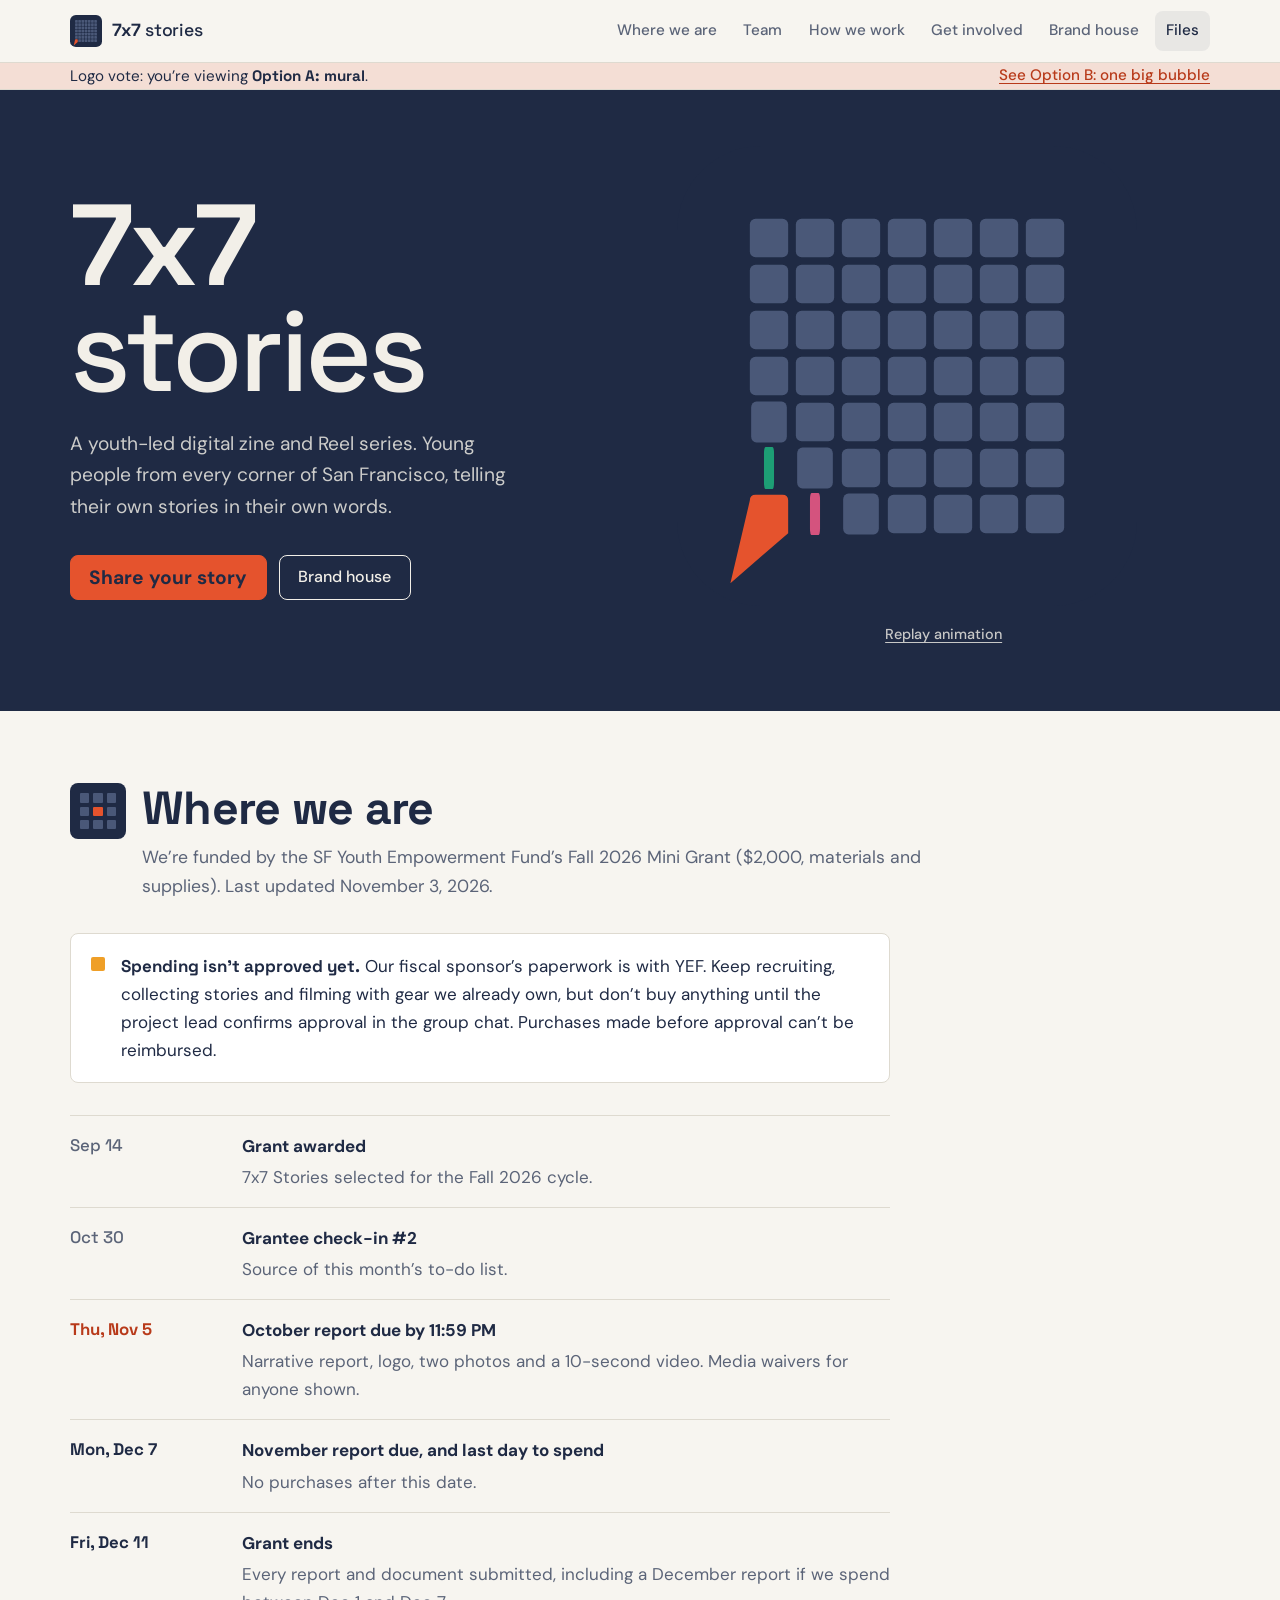
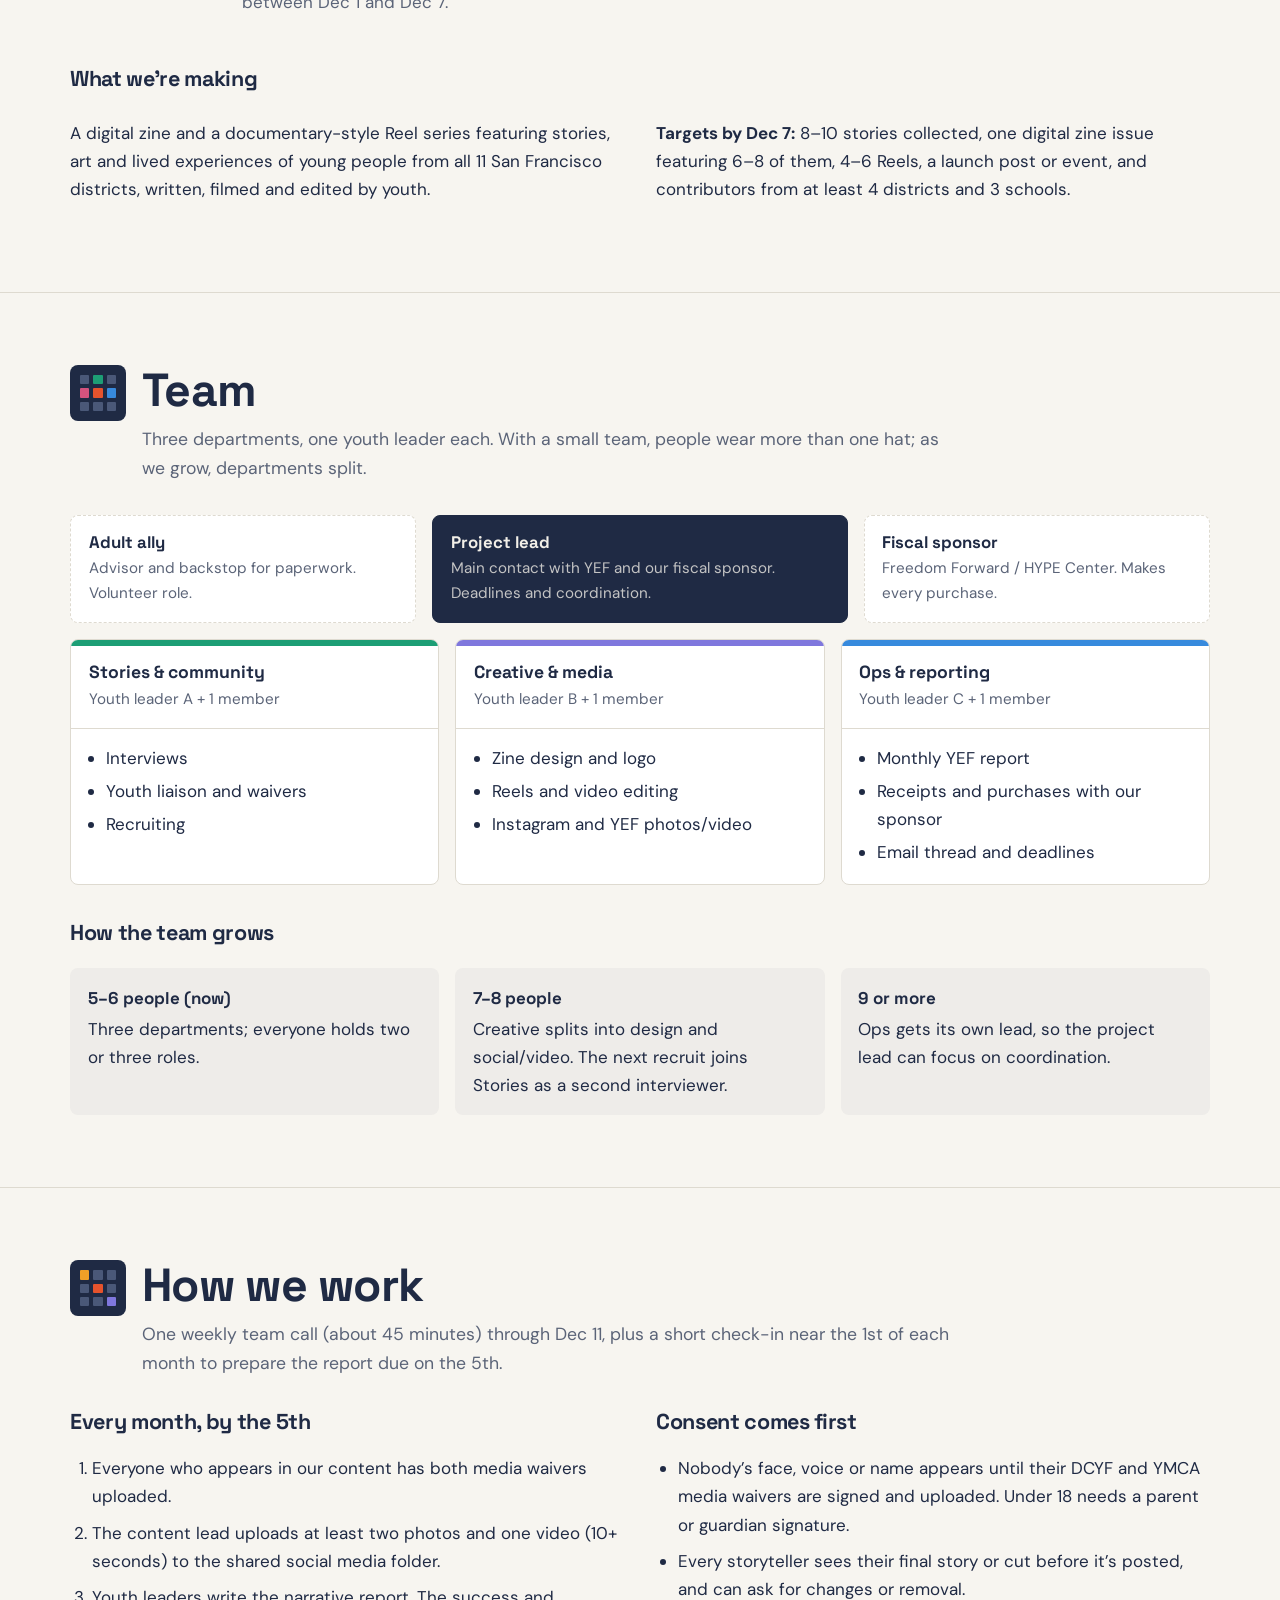
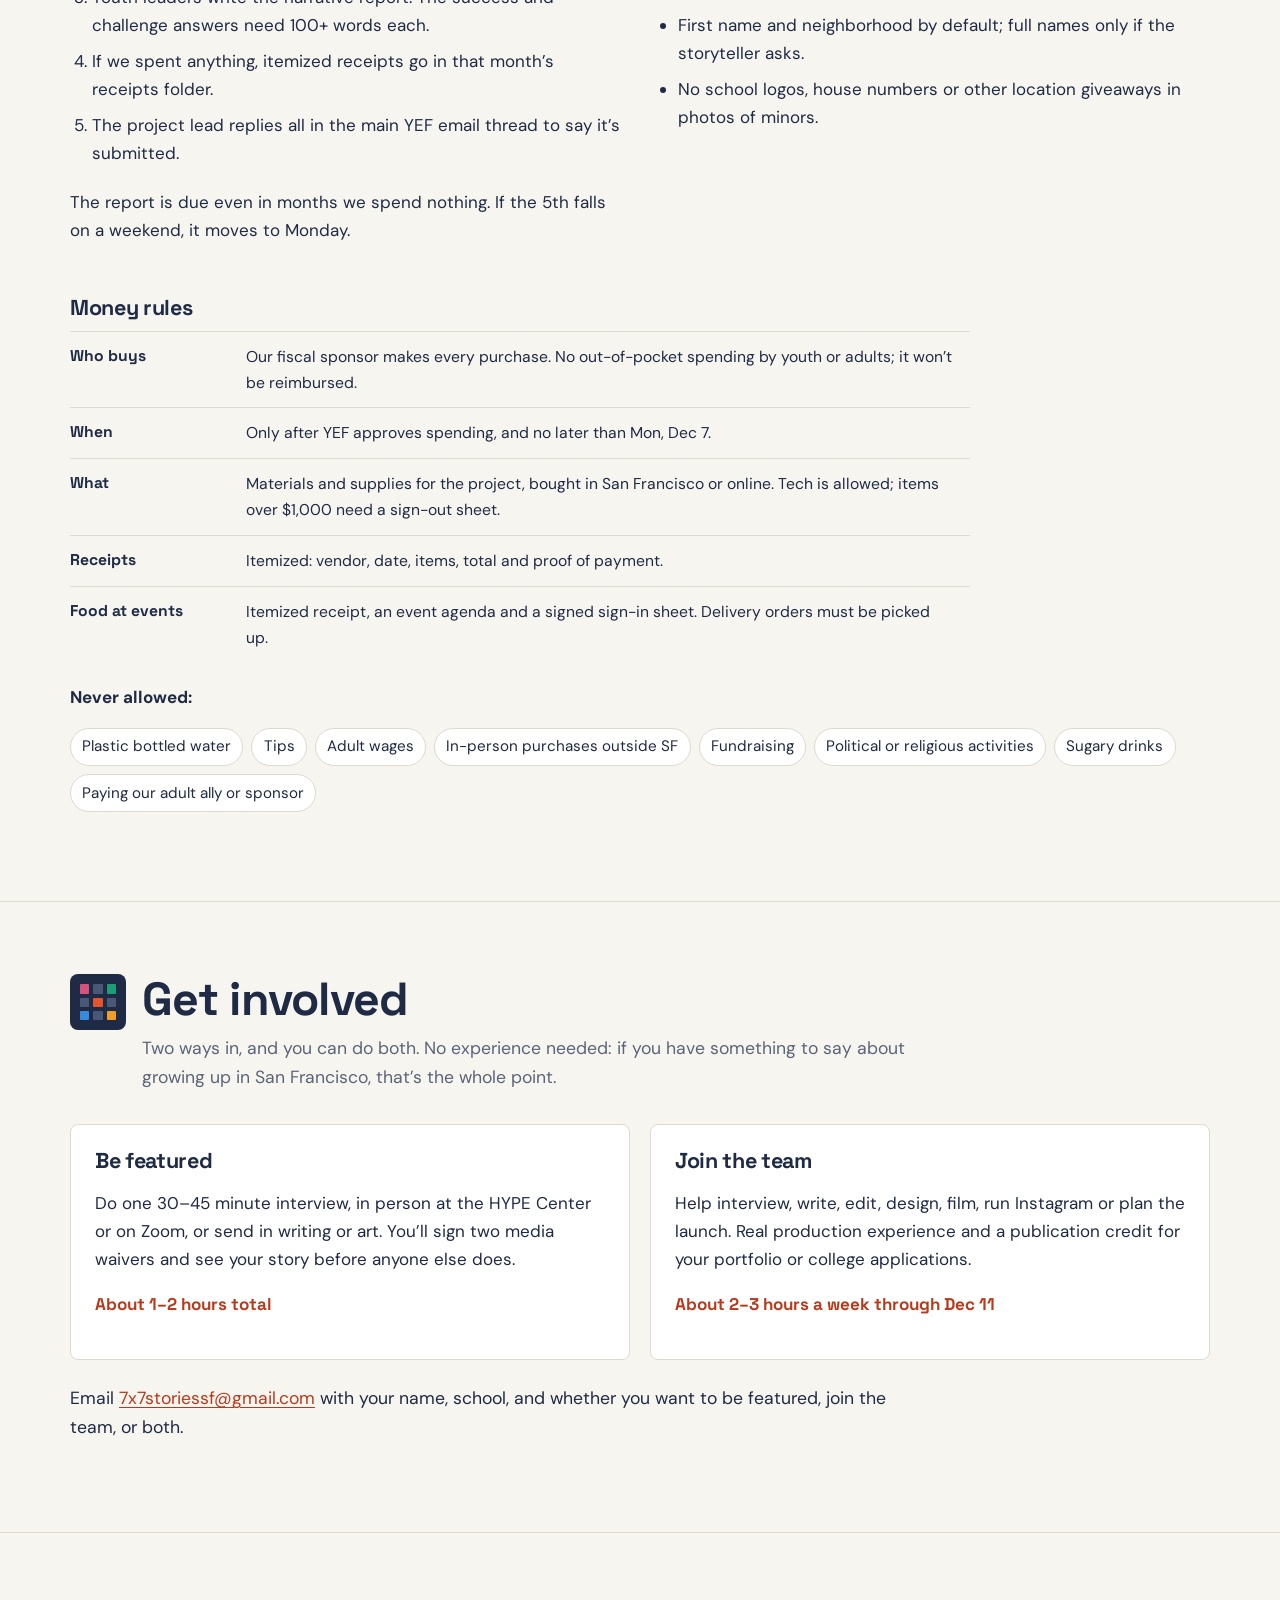
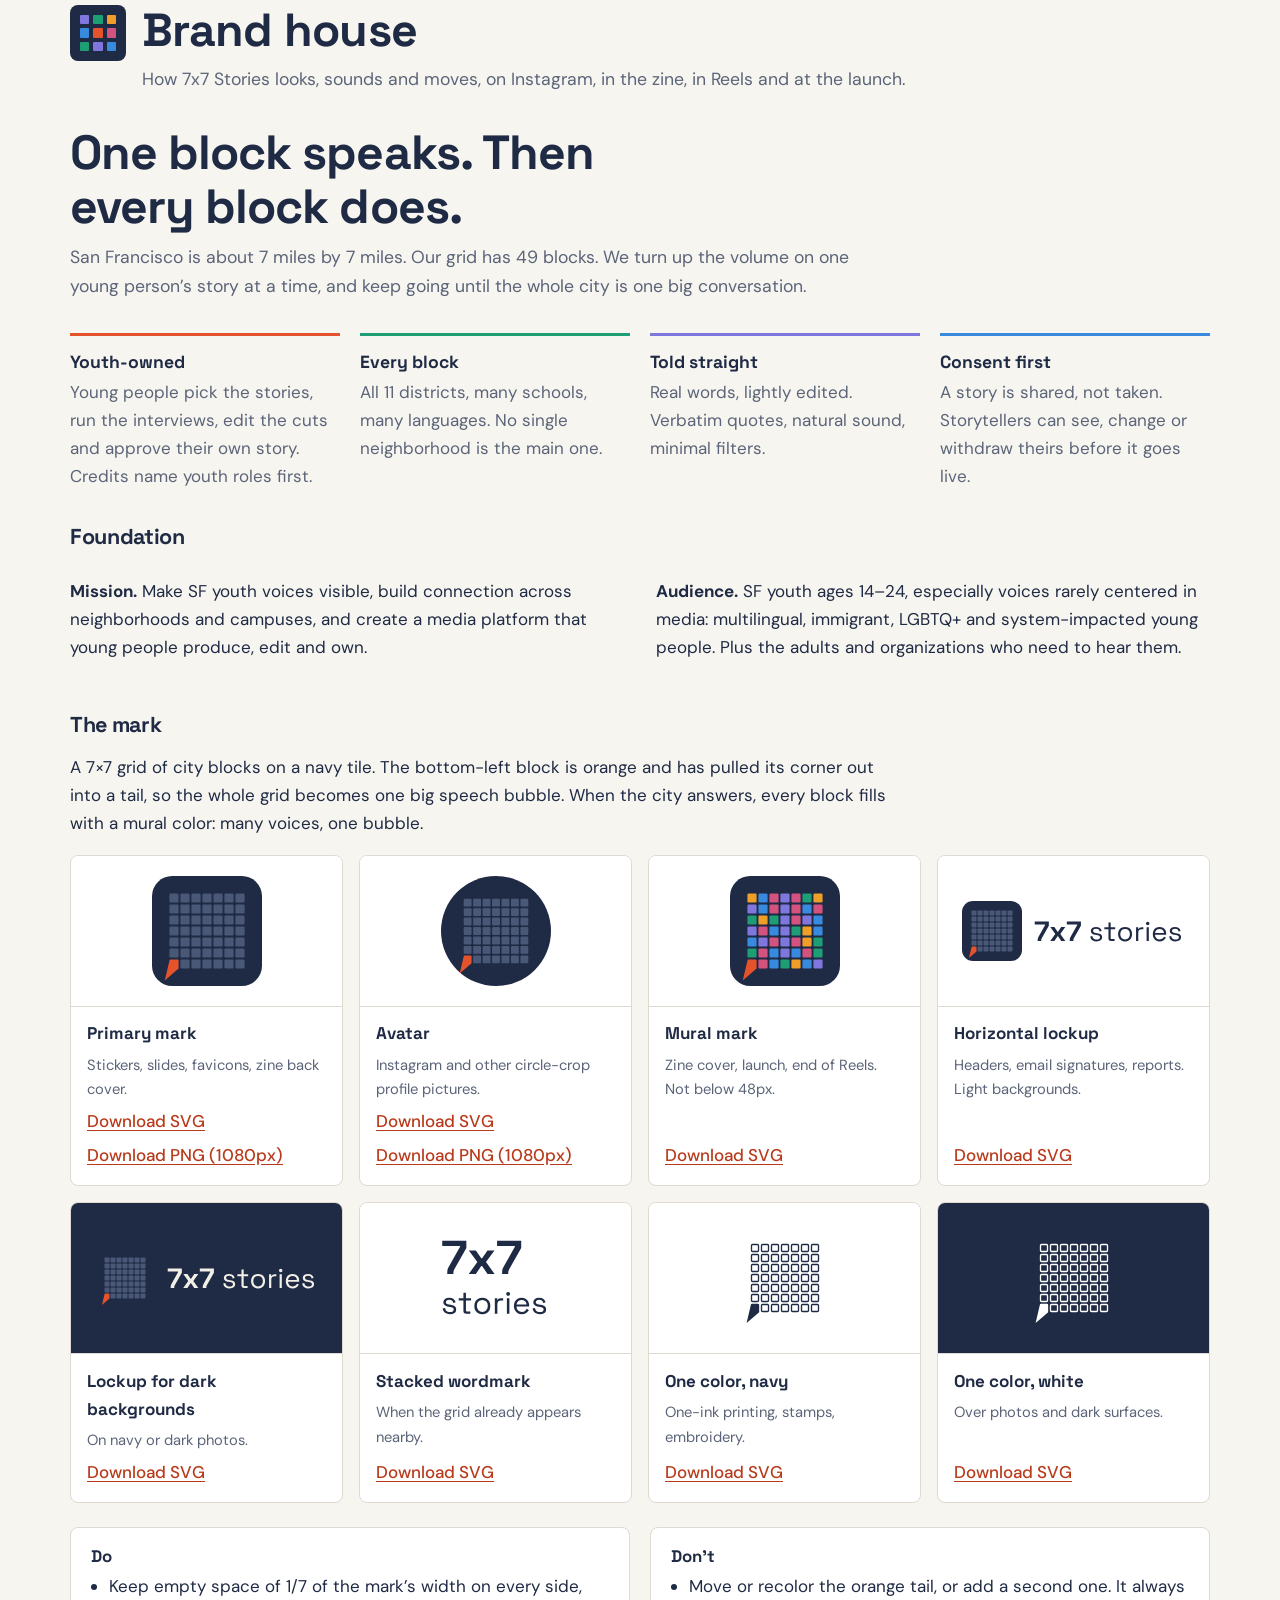
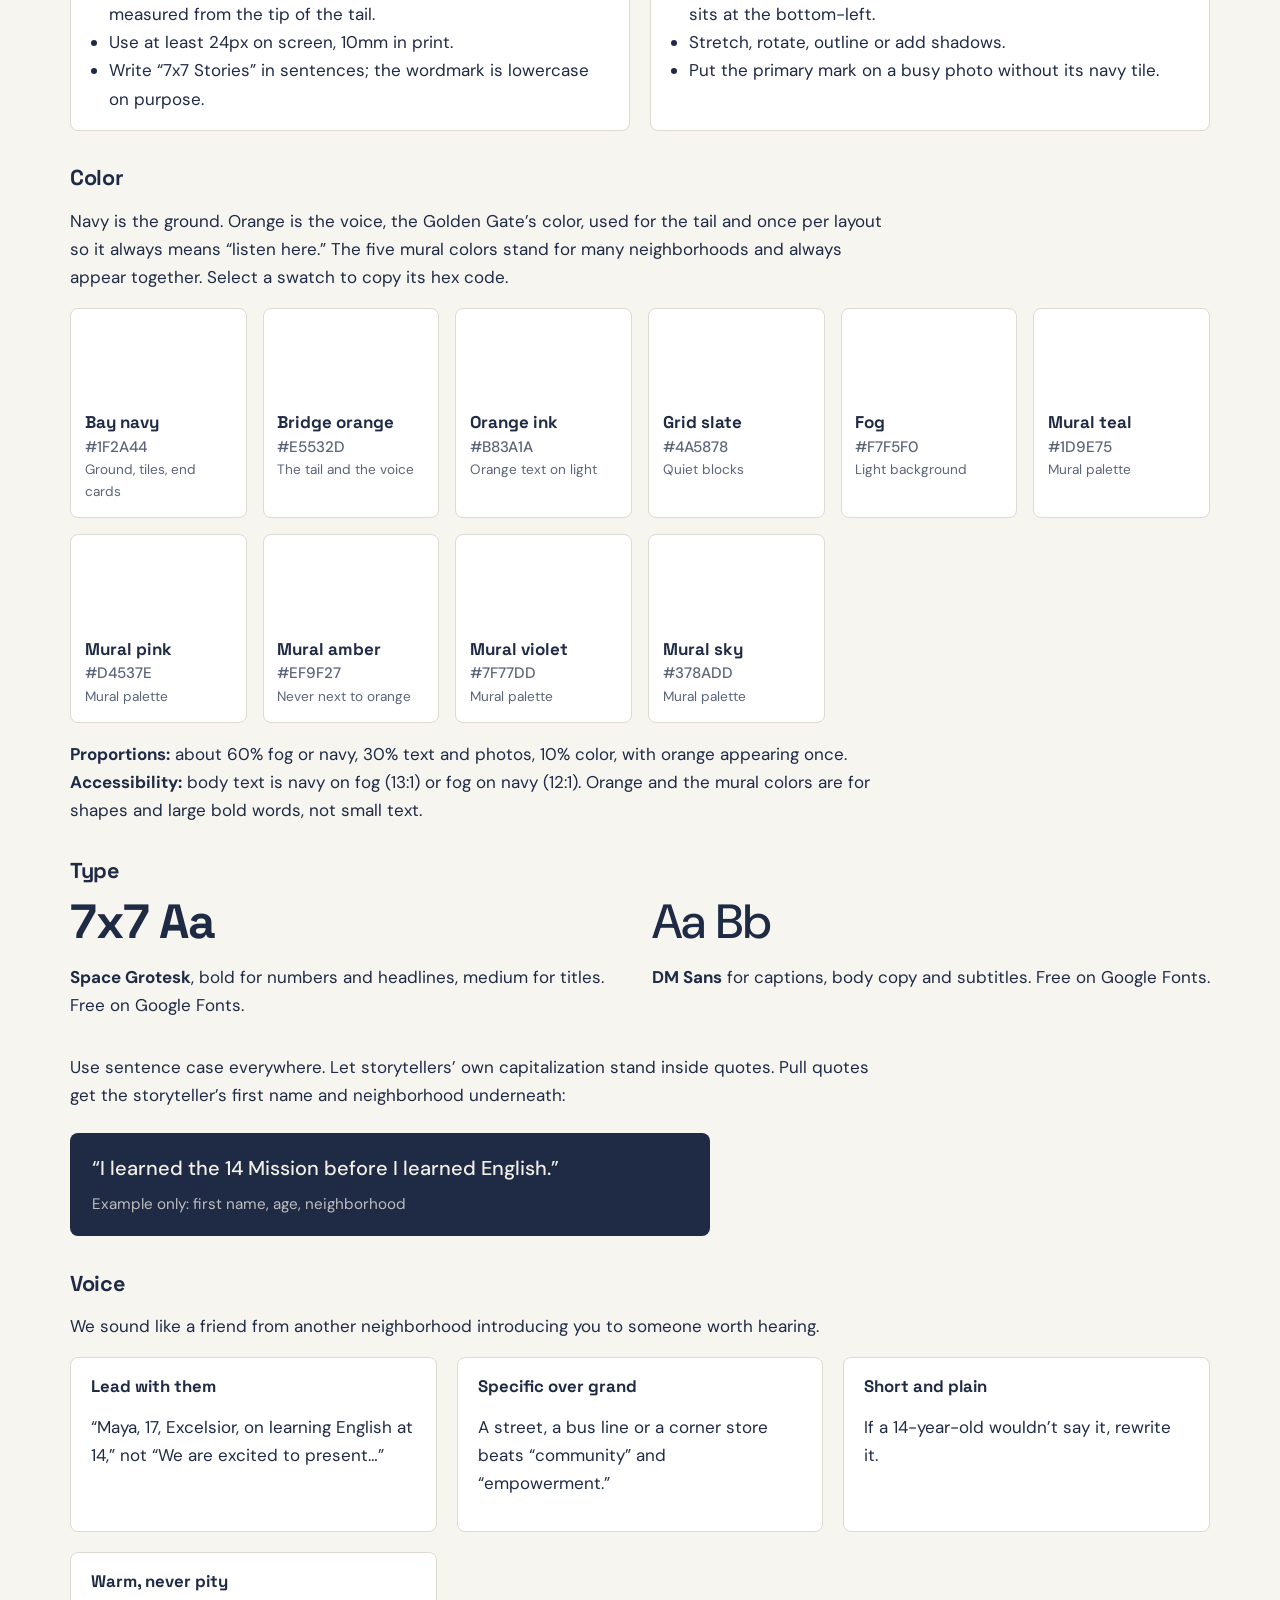
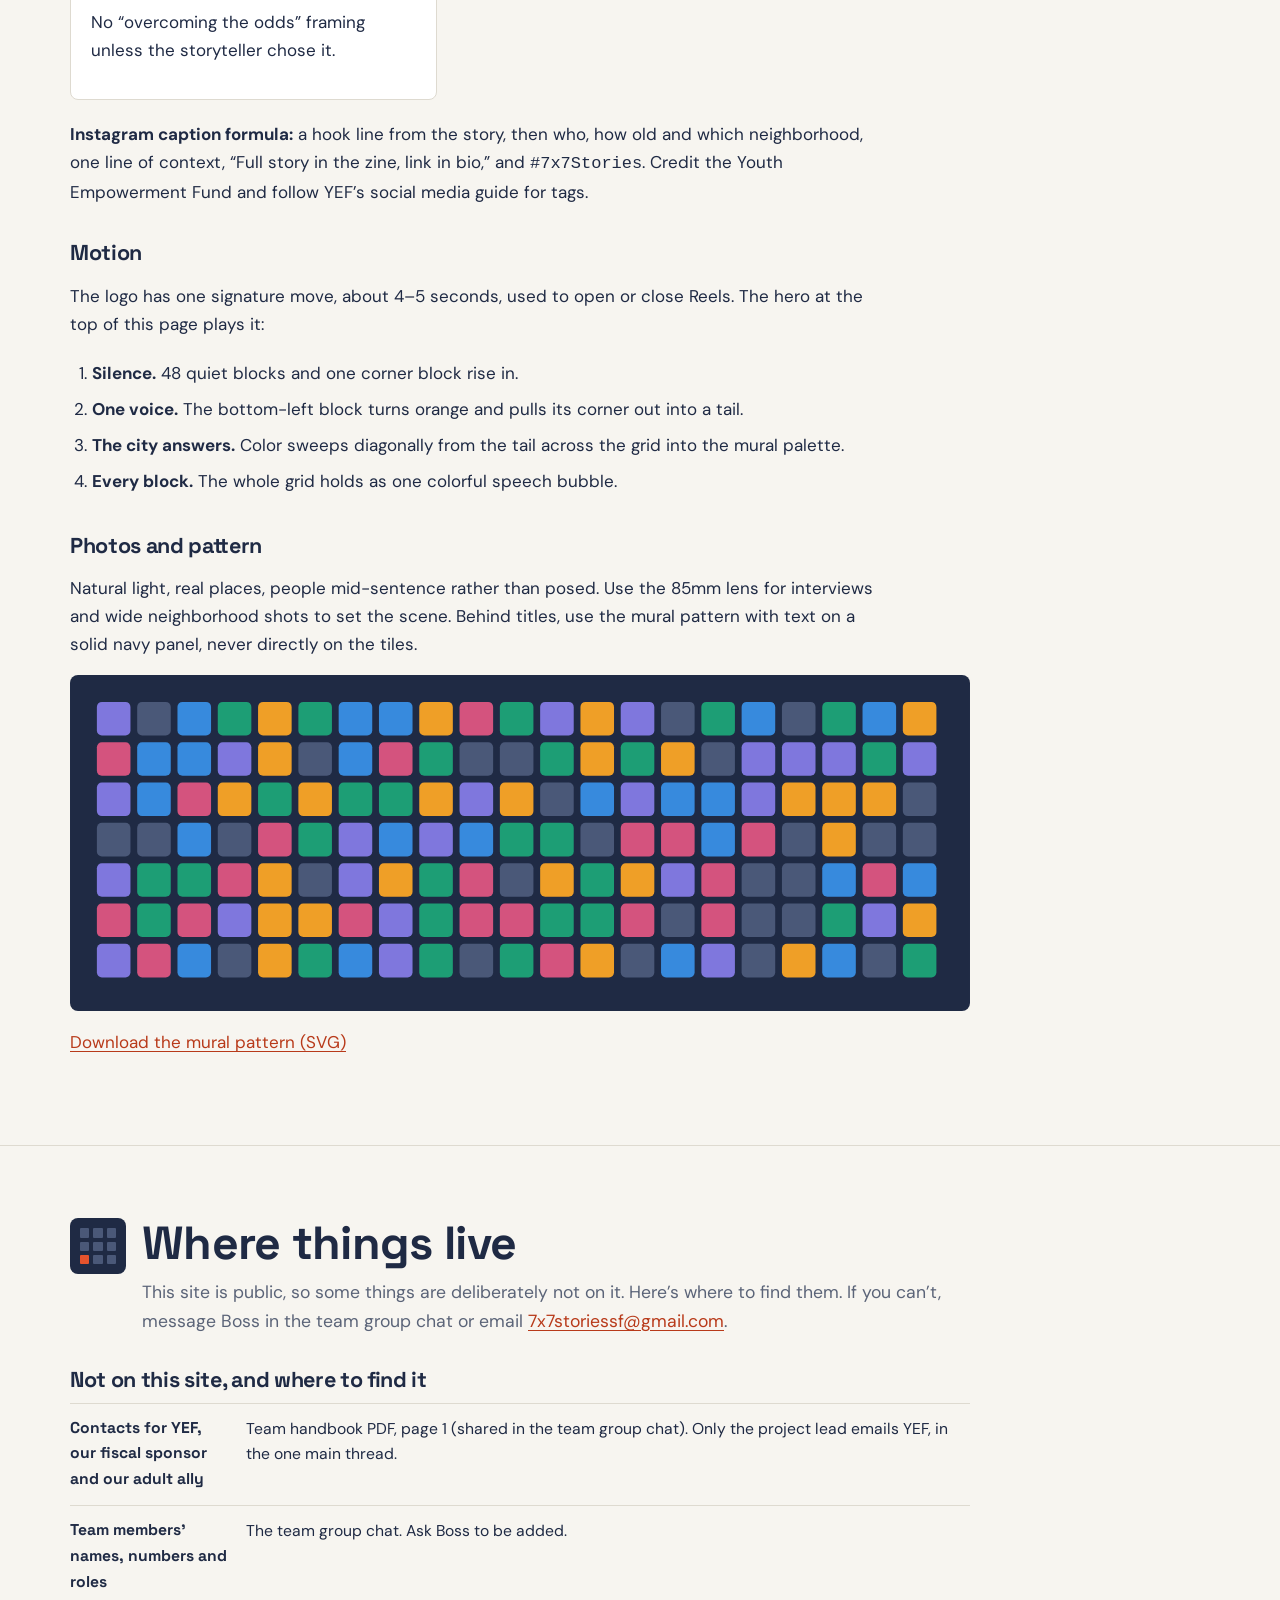
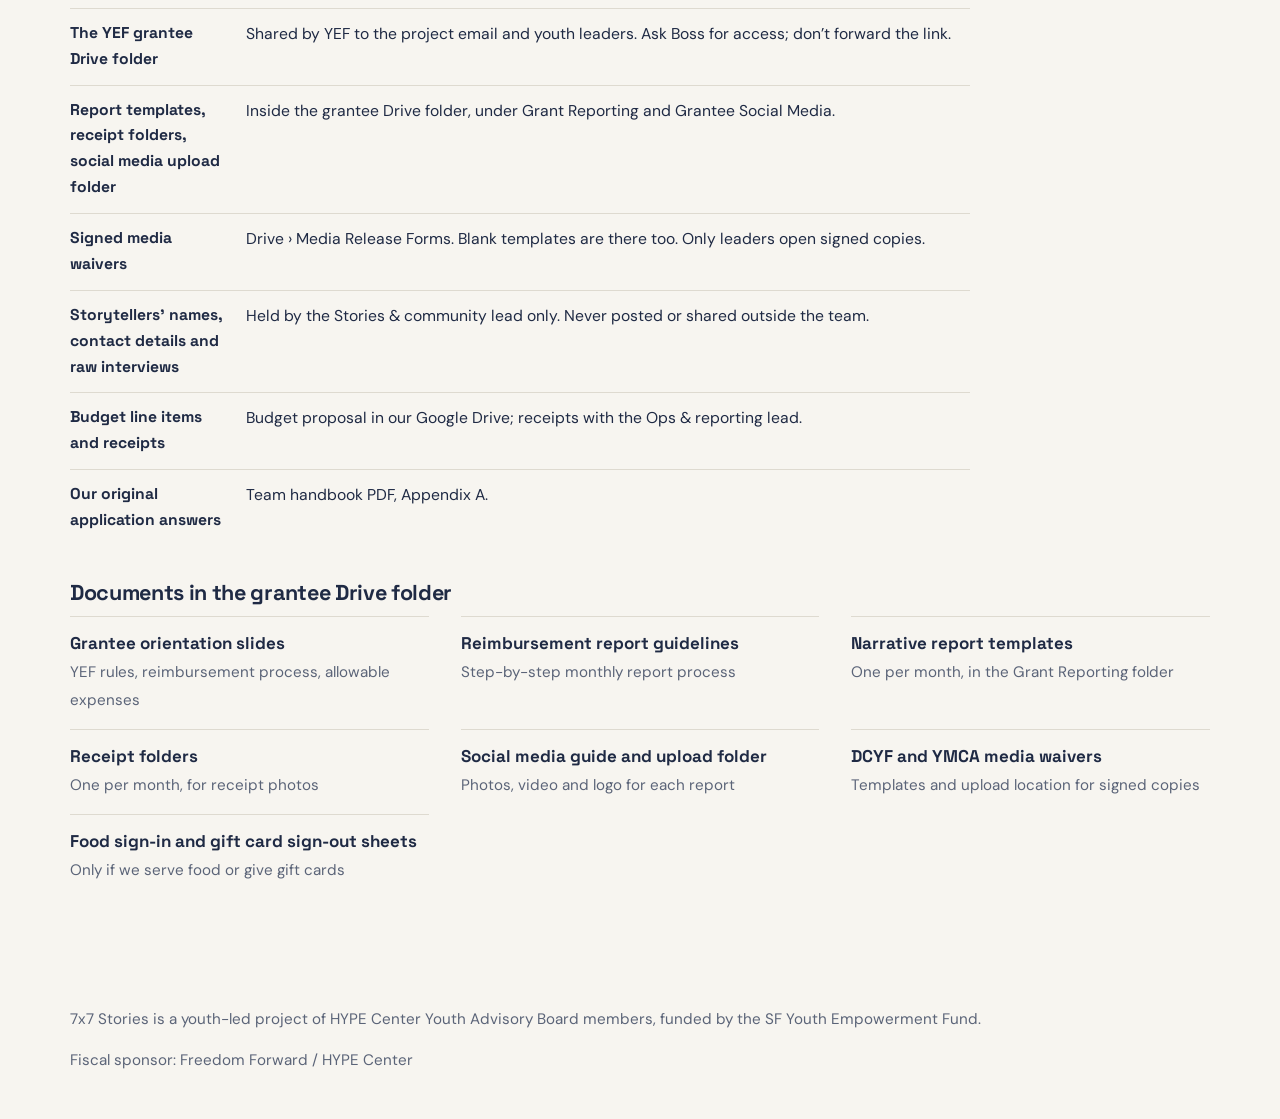
==== index.html @ 2c2d302a "7x7 Stories team hub (logo options A and B)" ====
<!doctype html>
<html lang="en">
<head>
<meta charset="utf-8">
<meta name="viewport" content="width=device-width, initial-scale=1, viewport-fit=cover">
<meta name="robots" content="noindex, nofollow">
<title>7x7 Stories — team hub &amp; brand house (Option A: mural)</title>
<meta name="description" content="7x7 Stories is a youth-led digital zine and Reel series from San Francisco youth. Team hub and brand house.">
<link rel="icon" type="image/png" href="favicon.png">
<link rel="preconnect" href="https://fonts.googleapis.com">
<link rel="preconnect" href="https://fonts.gstatic.com" crossorigin>
<link rel="stylesheet" href="https://fonts.googleapis.com/css2?family=DM+Sans:wght@400;500;700&family=Space+Grotesk:wght@500;700&display=swap">
<style>
:root{
  color-scheme: light;
  --surface:#F7F5F0; --raised:#FFFFFF; --line:#DEDAD0;
  --ink:#1F2A44; --muted:#5B6478;
  --navy:#1F2A44; --slate:#4A5878; --on-navy:#F2EFE8;
  --orange:#E5532D; --orange-ink:#B83A1A;
  --teal:#1D9E75; --pink:#D4537E; --amber:#EF9F27; --violet:#7F77DD; --sky:#378ADD;
  --display:"Space Grotesk","Helvetica Neue",Arial,sans-serif;
  --text:"DM Sans",system-ui,-apple-system,"Segoe UI",sans-serif;
  --r-tile:2px; --r-md:8px;
  --measure:68ch;
}
@media (prefers-color-scheme: dark){
  :root:not([data-theme="light"]){
    color-scheme: dark;
    --surface:#121826; --raised:#1B2335; --line:#2C3650;
    --ink:#F2EFE8; --muted:#A9B0C0;
    --navy:#2B3B62; --slate:#4F6390;
    --orange:#FF6A3D; --orange-ink:#FF7A50;
  }
}
:root{ box-sizing:border-box; padding-top:env(safe-area-inset-top,0px); padding-bottom:env(safe-area-inset-bottom,0px); }
html{ scroll-padding-top:calc(env(safe-area-inset-top,0px) + 72px); scroll-behavior:smooth; }
@media (prefers-reduced-motion: reduce){ html{ scroll-behavior:auto; } }
*,*::before,*::after{ box-sizing:inherit; }
body{ margin:0; background:var(--surface); color:var(--ink); font:400 1.0625rem/1.65 var(--text); -webkit-font-smoothing:antialiased; }
img,svg{ max-width:100%; }
a{ color:var(--orange-ink); text-underline-offset:.18em; }
a:hover{ text-decoration-thickness:2px; }
:focus-visible{ outline:3px solid var(--orange); outline-offset:3px; border-radius:2px; }
.optbar{ background:color-mix(in srgb, var(--orange) 14%, var(--surface)); border-bottom:1px solid var(--line); font-size:.95rem; }
.optbar-in{ display:flex; flex-wrap:wrap; gap:.4rem 1rem; align-items:center; justify-content:space-between; padding-top:.55rem; padding-bottom:.55rem; }
.optbar b{ font-family:var(--display); }
.optbar a{ font-weight:500; }
.skip{ position:absolute; left:1rem; top:-4rem; background:var(--navy); color:var(--on-navy); padding:.6rem 1rem; border-radius:var(--r-md); z-index:20; }
.skip:focus{ top:1rem; }
.sr-only{ position:absolute; width:1px; height:1px; overflow:hidden; clip:rect(0 0 0 0); white-space:nowrap; }

/* header */
body::before{ content:""; position:fixed; inset:0 0 auto; height:env(safe-area-inset-top,0px); z-index:10; background:var(--surface); }
.top{ position:sticky; top:env(safe-area-inset-top,0px); z-index:9; background:var(--surface); border-bottom:1px solid var(--line); }
.top-in{ max-width:1180px; margin:0 auto; padding:.7rem 1.25rem; display:flex; align-items:center; gap:1rem; }
.brand{ flex:none; white-space:nowrap; display:flex; align-items:center; gap:.6rem; text-decoration:none; color:var(--ink); font:700 1.1rem/1 var(--display); letter-spacing:-.01em; }
.brand img{ width:32px; height:32px; }
.brand span b{ font-weight:700; } .brand span{ font-weight:500; }
nav ul{ list-style:none; margin:0; padding:0; display:flex; gap:.25rem; overflow-x:auto; scrollbar-width:none; }
nav{ margin-left:auto; min-width:0; }
nav a{ display:block; padding:.45rem .7rem; border-radius:var(--r-md); color:var(--muted); text-decoration:none; font-weight:500; font-size:.95rem; white-space:nowrap; }
nav a:hover, nav a[aria-current="true"]{ color:var(--ink); background:color-mix(in srgb, var(--ink) 7%, transparent); }

/* layout */
main{ display:block; }
.wrap{ max-width:1180px; margin:0 auto; padding:0 1.25rem; }
section{ padding:4.5rem 0; border-bottom:1px solid var(--line); }
section:last-of-type{ border-bottom:0; }
.sec-head{ display:grid; grid-template-columns: 56px 1fr; gap:1rem; align-items:start; margin-bottom:2rem; }
.sec-tile{ width:56px; height:56px; border-radius:var(--r-md); background:var(--navy); display:grid; grid-template-columns:repeat(3,1fr); gap:4px; padding:10px; }
.sec-tile i{ background:var(--slate); border-radius:1px; }
.sec-tile i.on{ background:var(--c, var(--orange)); }
h1,h2,h3{ font-family:var(--display); letter-spacing:-.015em; line-height:1.08; margin:0; }
h2{ font-size:clamp(2rem, 4vw, 2.9rem); font-weight:700; }
h3{ font-size:1.35rem; font-weight:700; margin:2.2rem 0 .7rem; }
.lede{ color:var(--muted); max-width:var(--measure); margin:.6rem 0 0; font-size:1.1rem; }
p, li{ max-width:var(--measure); }
.cols{ display:grid; gap:2rem; grid-template-columns:repeat(auto-fit, minmax(min(100%, 320px), 1fr)); }

/* hero */
.hero{ background:var(--navy); color:var(--on-navy); padding:3.5rem 0 4rem; border-bottom:0; }
.hero-in{ display:grid; grid-template-columns: minmax(0,1.05fr) minmax(0,1fr); gap:3rem; align-items:center; }
.hero h1{ font-size:clamp(3.4rem, 9vw, 7.2rem); line-height:.92; letter-spacing:-.035em; }
.hero h1 span{ display:block; font-weight:500; }
.hero p{ font-size:1.2rem; color:color-mix(in srgb, var(--on-navy) 82%, var(--navy)); margin:1.4rem 0 0; max-width:34ch; }
.hero-actions{ display:flex; flex-wrap:wrap; gap:.75rem; margin-top:2rem; }
.btn{ display:inline-flex; align-items:center; gap:.5rem; font:500 1rem/1 var(--text); padding:.85rem 1.15rem; border-radius:var(--r-md); border:1.5px solid currentColor; background:transparent; color:inherit; text-decoration:none; cursor:pointer; }
.btn.solid{ background:var(--orange); border-color:var(--orange); color:#1F2A44; font-weight:700; font-size:1.2rem; padding:.75rem 1.15rem; }
.btn:hover{ filter:brightness(1.06); }
.grid-art{ width:min(100%, 460px); justify-self:center; aspect-ratio:1; }
.grid-art svg{ width:100%; height:100%; display:block; }
.replay{ display:block; margin:.9rem auto 0; font:500 .9rem/1 var(--text); color:color-mix(in srgb, var(--on-navy) 80%, var(--navy)); background:none; border:0; text-decoration:underline; text-underline-offset:.2em; cursor:pointer; padding:.4rem; }

/* status */
.status{ display:flex; gap:1rem; align-items:flex-start; padding:1.1rem 1.25rem; border-radius:var(--r-md); background:var(--raised); border:1px solid var(--line); max-width:820px; }
.dot{ flex:none; width:14px; height:14px; margin-top:.35rem; border-radius:var(--r-tile); background:var(--amber); }
.dot.go{ background:var(--teal); }
.status p{ margin:0; }
.status b{ font-family:var(--display); }
ol.timeline{ list-style:none; padding:0; margin:2rem 0 0; display:grid; gap:0; max-width:820px; counter-reset:step; }
ol.timeline li{ display:grid; grid-template-columns: 9.5rem 1fr; gap:1.25rem; padding:1rem 0; border-top:1px solid var(--line); max-width:none; }
ol.timeline time{ font-family:var(--display); font-weight:700; font-size:1.05rem; }
ol.timeline li.past time{ color:var(--muted); font-weight:500; }
ol.timeline li.next time{ color:var(--orange-ink); }
ol.timeline p{ margin:.2rem 0 0; color:var(--muted); }
ol.timeline strong{ font-weight:700; }

/* org chart */
.org{ display:grid; gap:1rem; }
.org-top{ display:grid; grid-template-columns: 1fr 1.2fr 1fr; gap:1rem; align-items:stretch; }
.node{ border-radius:var(--r-md); padding:1rem 1.1rem; border:1px solid var(--line); background:var(--raised); }
.node h4{ margin:0; font:700 1.05rem/1.2 var(--display); }
.node p{ margin:.25rem 0 0; color:var(--muted); font-size:.95rem; }
.node.lead{ background:var(--navy); color:var(--on-navy); border-color:var(--navy); }
.node.lead p{ color:color-mix(in srgb, var(--on-navy) 78%, var(--navy)); }
.node.advisor{ border-style:dashed; }
.depts{ display:grid; grid-template-columns:repeat(3, 1fr); gap:1rem; }
.dept{ border-radius:var(--r-md); border:1px solid var(--line); background:var(--raised); overflow:hidden; }
.dept header{ padding:1rem 1.1rem; border-bottom:1px solid var(--line); border-top:6px solid var(--c); }
.dept header h4{ margin:0; font:700 1.1rem/1.2 var(--display); }
.dept header p{ margin:.25rem 0 0; color:var(--muted); font-size:.95rem; }
.dept ul{ margin:0; padding:.8rem 1.1rem 1rem 2.2rem; }
.dept li{ padding:.15rem 0; }
.grow{ margin-top:1.5rem; display:grid; grid-template-columns:repeat(3,1fr); gap:1rem; }
.grow div{ padding:1rem 1.1rem; border-left:0; background:color-mix(in srgb, var(--ink) 4%, transparent); border-radius:var(--r-md); }
.grow b{ font-family:var(--display); display:block; margin-bottom:.2rem; }

/* lists & tables */
.steps{ padding-left:1.4rem; } .steps li{ padding:.25rem 0; }
.rules{ width:100%; border-collapse:collapse; font-size:.98rem; }
.table-wrap{ overflow-x:auto; max-width:900px; }
.rules th, .rules td{ text-align:left; vertical-align:top; padding:.75rem .9rem .75rem 0; border-top:1px solid var(--line); }
.rules th{ font-family:var(--display); font-weight:700; width:11rem; }
.no{ display:flex; flex-wrap:wrap; gap:.5rem; padding:0; list-style:none; }
.no li{ padding:.35rem .7rem; border-radius:999px; border:1px solid var(--line); background:var(--raised); font-size:.95rem; }

/* get involved */
.paths{ display:grid; grid-template-columns:repeat(auto-fit, minmax(min(100%, 340px),1fr)); gap:1.25rem; }
.path{ border-radius:var(--r-md); padding:1.5rem; background:var(--raised); border:1px solid var(--line); }
.path h3{ margin-top:0; }
.path .time{ font-family:var(--display); font-weight:700; color:var(--orange-ink); }
.contact{ margin-top:1.5rem; font-size:1.1rem; }

/* brand */
.essence{ font:700 clamp(1.8rem, 4.2vw, 3rem)/1.12 var(--display); letter-spacing:-.02em; max-width:20ch; margin:0; }
.pillars{ display:grid; grid-template-columns:repeat(auto-fit, minmax(min(100%, 240px),1fr)); gap:1.25rem; margin-top:2rem; }
.pillar{ padding-top:1rem; border-top:3px solid var(--c); }
.pillar h4{ margin:0 0 .3rem; font:700 1.1rem/1.2 var(--display); }
.pillar p{ margin:0; color:var(--muted); }
.logos{ display:grid; grid-template-columns:repeat(auto-fill, minmax(min(100%, 230px),1fr)); gap:1rem; }
.logo-card{ border:1px solid var(--line); border-radius:var(--r-md); overflow:hidden; background:var(--raised); display:flex; flex-direction:column; }
.logo-card .art{ height:150px; display:grid; place-items:center; padding:1.25rem; background:var(--raised); }
.logo-card .art.dark{ background:#1F2A44; }
.logo-card .art img{ max-height:100%; }
.logo-card .meta{ padding:.8rem 1rem 1rem; border-top:1px solid var(--line); display:flex; flex-direction:column; gap:.35rem; flex:1; }
.logo-card .meta b{ font-family:var(--display); }
.logo-card .meta span{ color:var(--muted); font-size:.92rem; }
.logo-card .meta a{ margin-top:auto; font-weight:500; }
.swatches{ display:grid; grid-template-columns:repeat(auto-fill, minmax(min(100%, 170px),1fr)); gap:1rem; }
.swatch{ border:1px solid var(--line); border-radius:var(--r-md); overflow:hidden; background:var(--raised); text-align:left; font:inherit; color:inherit; padding:0; cursor:pointer; }
.swatch{ display:flex; flex-direction:column; }
.swatch .chip{ display:block; height:88px; background:var(--sw); border-bottom:1px solid var(--line); }
.swatch .info{ padding:.7rem .85rem .85rem; display:flex; flex-direction:column; gap:.1rem; }
.swatch b{ font-family:var(--display); }
.swatch code{ font:500 .95rem/1.3 var(--text); color:var(--muted); }
.swatch small{ color:var(--muted); font-size:.85rem; }
.swatch:hover .chip{ filter:brightness(1.05); }
.type-spec{ display:grid; grid-template-columns:repeat(auto-fit, minmax(min(100%, 320px),1fr)); gap:1.5rem; }
.type-spec .sample{ font-size:3rem; line-height:1; margin:.3rem 0 .6rem; }
.type-spec .d{ font-family:var(--display); font-weight:700; letter-spacing:-.02em; }
.type-spec .t{ font-family:var(--text); font-weight:500; }
.dos{ display:grid; grid-template-columns:repeat(auto-fit, minmax(min(100%, 300px),1fr)); gap:1.25rem; }
.dos > div{ padding:1.1rem 1.25rem; border-radius:var(--r-md); background:var(--raised); border:1px solid var(--line); }
.dos h4{ margin:0 0 .4rem; font:700 1.05rem/1.2 var(--display); }
.dos ul{ margin:0; padding-left:1.15rem; }
blockquote{ margin:1.5rem 0; padding:1.2rem 1.4rem; background:var(--navy); color:var(--on-navy); border-radius:var(--r-md); max-width:640px; }
blockquote p{ margin:0; font:500 1.25rem/1.5 var(--text); }
blockquote footer{ margin-top:.6rem; font-size:.95rem; color:color-mix(in srgb, var(--on-navy) 75%, var(--navy)); }
.pattern{ border-radius:var(--r-md); overflow:hidden; max-width:900px; }
.pattern img{ display:block; width:100%; }
.toast{ visibility:hidden; opacity:0; position:fixed; left:50%; bottom:calc(1.25rem + env(safe-area-inset-bottom,0px)); transform:translateX(-50%) translateY(150%); background:var(--navy); color:var(--on-navy); padding:.7rem 1rem; border-radius:var(--r-md); font-weight:500; transition:transform .2s ease, opacity .2s ease, visibility .2s; z-index:30; }
.toast.show{ visibility:visible; opacity:1; transform:translateX(-50%) translateY(0); }
@media (prefers-reduced-motion: reduce){ .toast{ transition:none; } }

/* resources */
.docs{ list-style:none; padding:0; margin:0; display:grid; grid-template-columns:repeat(auto-fit, minmax(min(100%, 300px),1fr)); gap:.25rem 2rem; }
.docs li{ padding:.75rem 0; border-top:1px solid var(--line); }
.docs b{ display:block; font-family:var(--display); }
.docs span{ color:var(--muted); font-size:.95rem; }

footer.site{ padding:2.5rem 0 3rem; color:var(--muted); font-size:.95rem; }
footer.site .wrap{ display:flex; flex-wrap:wrap; gap:1rem 2rem; justify-content:space-between; }

@media (max-width: 860px){
  .hero-in{ grid-template-columns:1fr; gap:2rem; }
  .grid-art{ width:min(100%, 360px); }
  .org-top, .depts, .grow{ grid-template-columns:1fr; }
  ol.timeline li{ grid-template-columns:1fr; gap:.2rem; }
  .sec-head{ grid-template-columns:1fr; }
  .sec-tile{ width:44px; height:44px; padding:8px; gap:3px; }
  section{ padding:3.25rem 0; }
}
@media print{
  .top, .replay, .hero-actions, .skip{ display:none; }
  section{ break-inside:avoid-page; }
}
</style>
</head>
<body>
<a class="skip" href="#main">Skip to content</a>

<header class="top">
  <div class="top-in">
    <a class="brand" href="#top" aria-label="7x7 Stories, back to top"><img src="assets/logos/7x7-mark-primary.svg" alt=""><span><b>7x7</b> stories</span></a>
    <nav aria-label="Sections">
      <ul>
        <li><a href="#now">Where we are</a></li>
        <li><a href="#team">Team</a></li>
        <li><a href="#work">How we work</a></li>
        <li><a href="#join">Get involved</a></li>
        <li><a href="#brand">Brand house</a></li>
        <li><a href="#files">Files</a></li>
      </ul>
    </nav>
  </div>
</header>

<div class="optbar" role="note"><div class="wrap optbar-in"><span>Logo vote: you’re viewing <b>Option A: mural</b>.</span><a href="option-b.html">See Option B: one big bubble</a></div></div>
<main id="main">

<section class="hero" id="top" aria-labelledby="hero-title">
  <div class="wrap hero-in">
    <div>
      <h1 id="hero-title">7x7<span>stories</span></h1>
      <p>A youth-led digital zine and Reel series. Young people from every corner of San Francisco, telling their own stories in their own words.</p>
      <div class="hero-actions">
        <a class="btn solid" href="#join">Share your story</a>
        <a class="btn" href="#brand">Brand house</a>
      </div>
    </div>
    <div>
      <div class="grid-art" role="img" aria-label="The 7x7 Stories logo: a 7 by 7 grid of city blocks. The bottom-left block turns orange and pulls out into a speech-bubble tail, then color sweeps across the grid until every block is lit, turning the whole grid into one big speech bubble.">
        <svg id="grid" viewBox="0 0 120 120" aria-hidden="true"></svg>
      </div>
      <button class="replay" id="replay" type="button">Replay animation</button>
    </div>
  </div>
</section>

<!-- ===================== WHERE WE ARE =====================
     To update: change the status line and move class="next" to the upcoming date. -->
<section id="now" aria-labelledby="now-title">
  <div class="wrap">
    <div class="sec-head">
      <div class="sec-tile" aria-hidden="true"><i></i><i></i><i></i><i></i><i class="on"></i><i></i><i></i><i></i><i></i></div>
      <div>
        <h2 id="now-title">Where we are</h2>
        <p class="lede">We’re funded by the SF Youth Empowerment Fund’s Fall 2026 Mini Grant ($2,000, materials and supplies). Last updated November 3, 2026.</p>
      </div>
    </div>

    <div class="status" role="status">
      <span class="dot" aria-hidden="true"></span>
      <p><b>Spending isn’t approved yet.</b> Our fiscal sponsor’s paperwork is with YEF. Keep recruiting, collecting stories and filming with gear we already own, but don’t buy anything until the project lead confirms approval in the group chat. Purchases made before approval can’t be reimbursed.</p>
    </div>

    <ol class="timeline" aria-label="Key dates">
      <li class="past"><time datetime="2026-09-14">Sep 14</time><div><strong>Grant awarded</strong><p>7x7 Stories selected for the Fall 2026 cycle.</p></div></li>
      <li class="past"><time datetime="2026-10-30">Oct 30</time><div><strong>Grantee check-in #2</strong><p>Source of this month’s to-do list.</p></div></li>
      <li class="next"><time datetime="2026-11-05">Thu, Nov 5</time><div><strong>October report due by 11:59 PM</strong><p>Narrative report, logo, two photos and a 10-second video. Media waivers for anyone shown.</p></div></li>
      <li><time datetime="2026-12-07">Mon, Dec 7</time><div><strong>November report due, and last day to spend</strong><p>No purchases after this date.</p></div></li>
      <li><time datetime="2026-12-11">Fri, Dec 11</time><div><strong>Grant ends</strong><p>Every report and document submitted, including a December report if we spend between Dec 1 and Dec 7.</p></div></li>
    </ol>

    <h3>What we’re making</h3>
    <div class="cols">
      <p>A digital zine and a documentary-style Reel series featuring stories, art and lived experiences of young people from all 11 San Francisco districts, written, filmed and edited by youth.</p>
      <p><strong>Targets by Dec 7:</strong> 8–10 stories collected, one digital zine issue featuring 6–8 of them, 4–6 Reels, a launch post or event, and contributors from at least 4 districts and 3 schools.</p>
    </div>
  </div>
</section>

<!-- ===================== TEAM ===================== -->
<section id="team" aria-labelledby="team-title">
  <div class="wrap">
    <div class="sec-head">
      <div class="sec-tile" aria-hidden="true"><i></i><i class="on" style="--c:var(--teal)"></i><i></i><i class="on" style="--c:var(--pink)"></i><i class="on"></i><i class="on" style="--c:var(--sky)"></i><i></i><i></i><i></i></div>
      <div>
        <h2 id="team-title">Team</h2>
        <p class="lede">Three departments, one youth leader each. With a small team, people wear more than one hat; as we grow, departments split.</p>
      </div>
    </div>

    <div class="org">
      <div class="org-top">
        <div class="node advisor"><h4>Adult ally</h4><p>Advisor and backstop for paperwork. Volunteer role.</p></div>
        <div class="node lead"><h4>Project lead</h4><p>Main contact with YEF and our fiscal sponsor. Deadlines and coordination.</p></div>
        <div class="node advisor"><h4>Fiscal sponsor</h4><p>Freedom Forward / HYPE Center. Makes every purchase.</p></div>
      </div>
      <div class="depts">
        <article class="dept" style="--c:var(--teal)">
          <header><h4>Stories &amp; community</h4><p>Youth leader A + 1 member</p></header>
          <ul><li>Interviews</li><li>Youth liaison and waivers</li><li>Recruiting</li></ul>
        </article>
        <article class="dept" style="--c:var(--violet)">
          <header><h4>Creative &amp; media</h4><p>Youth leader B + 1 member</p></header>
          <ul><li>Zine design and logo</li><li>Reels and video editing</li><li>Instagram and YEF photos/video</li></ul>
        </article>
        <article class="dept" style="--c:var(--sky)">
          <header><h4>Ops &amp; reporting</h4><p>Youth leader C + 1 member</p></header>
          <ul><li>Monthly YEF report</li><li>Receipts and purchases with our sponsor</li><li>Email thread and deadlines</li></ul>
        </article>
      </div>
    </div>

    <h3>How the team grows</h3>
    <div class="grow">
      <div><b>5–6 people (now)</b>Three departments; everyone holds two or three roles.</div>
      <div><b>7–8 people</b>Creative splits into design and social/video. The next recruit joins Stories as a second interviewer.</div>
      <div><b>9 or more</b>Ops gets its own lead, so the project lead can focus on coordination.</div>
    </div>
  </div>
</section>

<!-- ===================== HOW WE WORK ===================== -->
<section id="work" aria-labelledby="work-title">
  <div class="wrap">
    <div class="sec-head">
      <div class="sec-tile" aria-hidden="true"><i class="on" style="--c:var(--amber)"></i><i></i><i></i><i></i><i class="on"></i><i></i><i></i><i></i><i class="on" style="--c:var(--violet)"></i></div>
      <div>
        <h2 id="work-title">How we work</h2>
        <p class="lede">One weekly team call (about 45 minutes) through Dec 11, plus a short check-in near the 1st of each month to prepare the report due on the 5th.</p>
      </div>
    </div>

    <div class="cols">
      <div>
        <h3 style="margin-top:0">Every month, by the 5th</h3>
        <ol class="steps">
          <li>Everyone who appears in our content has both media waivers uploaded.</li>
          <li>The content lead uploads at least two photos and one video (10+ seconds) to the shared social media folder.</li>
          <li>Youth leaders write the narrative report. The success and challenge answers need 100+ words each.</li>
          <li>If we spent anything, itemized receipts go in that month’s receipts folder.</li>
          <li>The project lead replies all in the main YEF email thread to say it’s submitted.</li>
        </ol>
        <p>The report is due even in months we spend nothing. If the 5th falls on a weekend, it moves to Monday.</p>
      </div>
      <div>
        <h3 style="margin-top:0">Consent comes first</h3>
        <ul class="steps">
          <li>Nobody’s face, voice or name appears until their DCYF and YMCA media waivers are signed and uploaded. Under 18 needs a parent or guardian signature.</li>
          <li>Every storyteller sees their final story or cut before it’s posted, and can ask for changes or removal.</li>
          <li>First name and neighborhood by default; full names only if the storyteller asks.</li>
          <li>No school logos, house numbers or other location giveaways in photos of minors.</li>
        </ul>
      </div>
    </div>

    <h3>Money rules</h3>
    <div class="table-wrap">
      <table class="rules">
        <tbody>
          <tr><th scope="row">Who buys</th><td>Our fiscal sponsor makes every purchase. No out-of-pocket spending by youth or adults; it won’t be reimbursed.</td></tr>
          <tr><th scope="row">When</th><td>Only after YEF approves spending, and no later than Mon, Dec 7.</td></tr>
          <tr><th scope="row">What</th><td>Materials and supplies for the project, bought in San Francisco or online. Tech is allowed; items over $1,000 need a sign-out sheet.</td></tr>
          <tr><th scope="row">Receipts</th><td>Itemized: vendor, date, items, total and proof of payment.</td></tr>
          <tr><th scope="row">Food at events</th><td>Itemized receipt, an event agenda and a signed sign-in sheet. Delivery orders must be picked up.</td></tr>
        </tbody>
      </table>
    </div>
    <p style="margin-top:1.25rem"><strong>Never allowed:</strong></p>
    <ul class="no">
      <li>Plastic bottled water</li><li>Tips</li><li>Adult wages</li><li>In-person purchases outside SF</li><li>Fundraising</li><li>Political or religious activities</li><li>Sugary drinks</li><li>Paying our adult ally or sponsor</li>
    </ul>
  </div>
</section>

<!-- ===================== GET INVOLVED ===================== -->
<section id="join" aria-labelledby="join-title">
  <div class="wrap">
    <div class="sec-head">
      <div class="sec-tile" aria-hidden="true"><i class="on" style="--c:var(--pink)"></i><i></i><i class="on" style="--c:var(--teal)"></i><i></i><i class="on"></i><i></i><i class="on" style="--c:var(--sky)"></i><i></i><i class="on" style="--c:var(--amber)"></i></div>
      <div>
        <h2 id="join-title">Get involved</h2>
        <p class="lede">Two ways in, and you can do both. No experience needed: if you have something to say about growing up in San Francisco, that’s the whole point.</p>
      </div>
    </div>
    <div class="paths">
      <div class="path">
        <h3>Be featured</h3>
        <p>Do one 30–45 minute interview, in person at the HYPE Center or on Zoom, or send in writing or art. You’ll sign two media waivers and see your story before anyone else does.</p>
        <p class="time">About 1–2 hours total</p>
      </div>
      <div class="path">
        <h3>Join the team</h3>
        <p>Help interview, write, edit, design, film, run Instagram or plan the launch. Real production experience and a publication credit for your portfolio or college applications.</p>
        <p class="time">About 2–3 hours a week through Dec 11</p>
      </div>
    </div>
    <p class="contact">Email <a href="mailto:7x7storiessf@gmail.com">7x7storiessf@gmail.com</a> with your name, school, and whether you want to be featured, join the team, or both.</p>
  </div>
</section>

<!-- ===================== BRAND HOUSE ===================== -->
<section id="brand" aria-labelledby="brand-title">
  <div class="wrap">
    <div class="sec-head">
      <div class="sec-tile" aria-hidden="true"><i class="on" style="--c:var(--violet)"></i><i class="on" style="--c:var(--teal)"></i><i class="on" style="--c:var(--amber)"></i><i class="on" style="--c:var(--sky)"></i><i class="on"></i><i class="on" style="--c:var(--pink)"></i><i class="on" style="--c:var(--teal)"></i><i class="on" style="--c:var(--violet)"></i><i class="on" style="--c:var(--sky)"></i></div>
      <div>
        <h2 id="brand-title">Brand house</h2>
        <p class="lede">How 7x7 Stories looks, sounds and moves, on Instagram, in the zine, in Reels and at the launch.</p>
      </div>
    </div>

    <p class="essence">One block speaks. Then every block does.</p>
    <p class="lede">San Francisco is about 7 miles by 7 miles. Our grid has 49 blocks. We turn up the volume on one young person’s story at a time, and keep going until the whole city is one big conversation.</p>

    <div class="pillars">
      <div class="pillar" style="--c:var(--orange)"><h4>Youth-owned</h4><p>Young people pick the stories, run the interviews, edit the cuts and approve their own story. Credits name youth roles first.</p></div>
      <div class="pillar" style="--c:var(--teal)"><h4>Every block</h4><p>All 11 districts, many schools, many languages. No single neighborhood is the main one.</p></div>
      <div class="pillar" style="--c:var(--violet)"><h4>Told straight</h4><p>Real words, lightly edited. Verbatim quotes, natural sound, minimal filters.</p></div>
      <div class="pillar" style="--c:var(--sky)"><h4>Consent first</h4><p>A story is shared, not taken. Storytellers can see, change or withdraw theirs before it goes live.</p></div>
    </div>

    <h3>Foundation</h3>
    <div class="cols">
      <p><strong>Mission.</strong> Make SF youth voices visible, build connection across neighborhoods and campuses, and create a media platform that young people produce, edit and own.</p>
      <p><strong>Audience.</strong> SF youth ages 14–24, especially voices rarely centered in media: multilingual, immigrant, LGBTQ+ and system-impacted young people. Plus the adults and organizations who need to hear them.</p>
    </div>

    <h3>The mark</h3>
    <p>A 7×7 grid of city blocks on a navy tile. The bottom-left block is orange and has pulled its corner out into a tail, so the whole grid becomes one big speech bubble. When the city answers, every block fills with a mural color: many voices, one bubble.</p>
    <div class="logos">
      <div class="logo-card"><div class="art"><img src="assets/logos/7x7-mark-primary.svg" alt="Primary mark: quiet grid with an orange corner tail" width="110" height="110"></div><div class="meta"><b>Primary mark</b><span>Stickers, slides, favicons, zine back cover.</span><a href="assets/logos/7x7-mark-primary.svg" download>Download SVG</a><a href="assets/logos/7x7-mark-primary-1080.png" download>Download PNG (1080px)</a></div></div>
      <div class="logo-card"><div class="art"><img src="assets/logos/7x7-mark-avatar.svg" alt="Circle avatar mark" width="110" height="110"></div><div class="meta"><b>Avatar</b><span>Instagram and other circle-crop profile pictures.</span><a href="assets/logos/7x7-mark-avatar.svg" download>Download SVG</a><a href="assets/logos/7x7-mark-avatar-1080.png" download>Download PNG (1080px)</a></div></div>
      <div class="logo-card"><div class="art"><img src="assets/logos/7x7-mark-mural.svg" alt="Mural mark with every block in color" width="110" height="110"></div><div class="meta"><b>Mural mark</b><span>Zine cover, launch, end of Reels. Not below 48px.</span><a href="assets/logos/7x7-mark-mural.svg" download>Download SVG</a></div></div>
      <div class="logo-card"><div class="art"><img src="assets/logos/7x7-lockup-horizontal-navy.svg" alt="Horizontal lockup, navy" height="60"></div><div class="meta"><b>Horizontal lockup</b><span>Headers, email signatures, reports. Light backgrounds.</span><a href="assets/logos/7x7-lockup-horizontal-navy.svg" download>Download SVG</a></div></div>
      <div class="logo-card"><div class="art dark"><img src="assets/logos/7x7-lockup-horizontal-light.svg" alt="Horizontal lockup, light" height="60"></div><div class="meta"><b>Lockup for dark backgrounds</b><span>On navy or dark photos.</span><a href="assets/logos/7x7-lockup-horizontal-light.svg" download>Download SVG</a></div></div>
      <div class="logo-card"><div class="art"><img src="assets/logos/7x7-wordmark-stacked-navy.svg" alt="Stacked wordmark" height="90"></div><div class="meta"><b>Stacked wordmark</b><span>When the grid already appears nearby.</span><a href="assets/logos/7x7-wordmark-stacked-navy.svg" download>Download SVG</a></div></div>
      <div class="logo-card"><div class="art"><img src="assets/logos/7x7-mark-onecolor-navy.svg" alt="One-color mark, navy" width="100" height="100"></div><div class="meta"><b>One color, navy</b><span>One-ink printing, stamps, embroidery.</span><a href="assets/logos/7x7-mark-onecolor-navy.svg" download>Download SVG</a></div></div>
      <div class="logo-card"><div class="art dark"><img src="assets/logos/7x7-mark-onecolor-white.svg" alt="One-color mark, white" width="100" height="100"></div><div class="meta"><b>One color, white</b><span>Over photos and dark surfaces.</span><a href="assets/logos/7x7-mark-onecolor-white.svg" download>Download SVG</a></div></div>
    </div>

    <div class="dos" style="margin-top:1.5rem">
      <div><h4>Do</h4><ul><li>Keep empty space of 1/7 of the mark’s width on every side, measured from the tip of the tail.</li><li>Use at least 24px on screen, 10mm in print.</li><li>Write “7x7 Stories” in sentences; the wordmark is lowercase on purpose.</li></ul></div>
      <div><h4>Don’t</h4><ul><li>Move or recolor the orange tail, or add a second one. It always sits at the bottom-left.</li><li>Stretch, rotate, outline or add shadows.</li><li>Put the primary mark on a busy photo without its navy tile.</li></ul></div>
    </div>

    <h3>Color</h3>
    <p>Navy is the ground. Orange is the voice, the Golden Gate’s color, used for the tail and once per layout so it always means “listen here.” The five mural colors stand for many neighborhoods and always appear together. Select a swatch to copy its hex code.</p>
    <div class="swatches" id="swatches">
      <button class="swatch" type="button" data-hex="#1F2A44" style="--sw:#1F2A44"><span class="chip"></span><span class="info"><b>Bay navy</b><code>#1F2A44</code><small>Ground, tiles, end cards</small></span></button>
      <button class="swatch" type="button" data-hex="#E5532D" style="--sw:#E5532D"><span class="chip"></span><span class="info"><b>Bridge orange</b><code>#E5532D</code><small>The tail and the voice</small></span></button>
      <button class="swatch" type="button" data-hex="#B83A1A" style="--sw:#B83A1A"><span class="chip"></span><span class="info"><b>Orange ink</b><code>#B83A1A</code><small>Orange text on light</small></span></button>
      <button class="swatch" type="button" data-hex="#4A5878" style="--sw:#4A5878"><span class="chip"></span><span class="info"><b>Grid slate</b><code>#4A5878</code><small>Quiet blocks</small></span></button>
      <button class="swatch" type="button" data-hex="#F7F5F0" style="--sw:#F7F5F0"><span class="chip"></span><span class="info"><b>Fog</b><code>#F7F5F0</code><small>Light background</small></span></button>
      <button class="swatch" type="button" data-hex="#1D9E75" style="--sw:#1D9E75"><span class="chip"></span><span class="info"><b>Mural teal</b><code>#1D9E75</code><small>Mural palette</small></span></button>
      <button class="swatch" type="button" data-hex="#D4537E" style="--sw:#D4537E"><span class="chip"></span><span class="info"><b>Mural pink</b><code>#D4537E</code><small>Mural palette</small></span></button>
      <button class="swatch" type="button" data-hex="#EF9F27" style="--sw:#EF9F27"><span class="chip"></span><span class="info"><b>Mural amber</b><code>#EF9F27</code><small>Never next to orange</small></span></button>
      <button class="swatch" type="button" data-hex="#7F77DD" style="--sw:#7F77DD"><span class="chip"></span><span class="info"><b>Mural violet</b><code>#7F77DD</code><small>Mural palette</small></span></button>
      <button class="swatch" type="button" data-hex="#378ADD" style="--sw:#378ADD"><span class="chip"></span><span class="info"><b>Mural sky</b><code>#378ADD</code><small>Mural palette</small></span></button>
    </div>
    <p><strong>Proportions:</strong> about 60% fog or navy, 30% text and photos, 10% color, with orange appearing once. <strong>Accessibility:</strong> body text is navy on fog (13:1) or fog on navy (12:1). Orange and the mural colors are for shapes and large bold words, not small text.</p>

    <h3>Type</h3>
    <div class="type-spec">
      <div><p class="sample d">7x7 Aa</p><p><strong>Space Grotesk</strong>, bold for numbers and headlines, medium for titles. Free on Google Fonts.</p></div>
      <div><p class="sample t">Aa Bb</p><p><strong>DM Sans</strong> for captions, body copy and subtitles. Free on Google Fonts.</p></div>
    </div>
    <p>Use sentence case everywhere. Let storytellers’ own capitalization stand inside quotes. Pull quotes get the storyteller’s first name and neighborhood underneath:</p>
    <blockquote><p>“I learned the 14 Mission before I learned English.”</p><footer>Example only: first name, age, neighborhood</footer></blockquote>

    <h3>Voice</h3>
    <p>We sound like a friend from another neighborhood introducing you to someone worth hearing.</p>
    <div class="dos">
      <div><h4>Lead with them</h4><p>“Maya, 17, Excelsior, on learning English at 14,” not “We are excited to present…”</p></div>
      <div><h4>Specific over grand</h4><p>A street, a bus line or a corner store beats “community” and “empowerment.”</p></div>
      <div><h4>Short and plain</h4><p>If a 14-year-old wouldn’t say it, rewrite it.</p></div>
      <div><h4>Warm, never pity</h4><p>No “overcoming the odds” framing unless the storyteller chose it.</p></div>
    </div>
    <p style="margin-top:1.25rem"><strong>Instagram caption formula:</strong> a hook line from the story, then who, how old and which neighborhood, one line of context, “Full story in the zine, link in bio,” and <code>#7x7Stories</code>. Credit the Youth Empowerment Fund and follow YEF’s social media guide for tags.</p>

    <h3>Motion</h3>
    <p>The logo has one signature move, about 4–5 seconds, used to open or close Reels. The hero at the top of this page plays it:</p>
    <ol class="steps">
      <li><strong>Silence.</strong> 48 quiet blocks and one corner block rise in.</li>
      <li><strong>One voice.</strong> The bottom-left block turns orange and pulls its corner out into a tail.</li>
      <li><strong>The city answers.</strong> Color sweeps diagonally from the tail across the grid into the mural palette.</li>
      <li><strong>Every block.</strong> The whole grid holds as one colorful speech bubble.</li>
    </ol>

    <h3>Photos and pattern</h3>
    <p>Natural light, real places, people mid-sentence rather than posed. Use the 85mm lens for interviews and wide neighborhood shots to set the scene. Behind titles, use the mural pattern with text on a solid navy panel, never directly on the tiles.</p>
    <div class="pattern"><img src="assets/patterns/mural-pattern-banner.svg" alt="Mural pattern: a strip of colorful city-block tiles on navy"></div>
    <p><a href="assets/patterns/mural-pattern-banner.svg" download>Download the mural pattern (SVG)</a></p>
  </div>
</section>

<!-- ===================== FILES ===================== -->
<section id="files" aria-labelledby="files-title">
  <div class="wrap">
    <div class="sec-head">
      <div class="sec-tile" aria-hidden="true"><i></i><i></i><i></i><i></i><i></i><i></i><i class="on"></i><i></i><i></i></div>
      <div>
        <h2 id="files-title">Where things live</h2>
        <p class="lede">This site is public, so some things are deliberately not on it. Here’s where to find them. If you can’t, message Boss in the team group chat or email <a href="mailto:7x7storiessf@gmail.com">7x7storiessf@gmail.com</a>.</p>
      </div>
    </div>

    <h3 style="margin-top:0">Not on this site, and where to find it</h3>
    <div class="table-wrap">
      <table class="rules">
        <tbody>
          <tr><th scope="row">Contacts for YEF, our fiscal sponsor and our adult ally</th><td>Team handbook PDF, page 1 (shared in the team group chat). Only the project lead emails YEF, in the one main thread.</td></tr>
          <tr><th scope="row">Team members’ names, numbers and roles</th><td>The team group chat. Ask Boss to be added.</td></tr>
          <tr><th scope="row">The YEF grantee Drive folder</th><td>Shared by YEF to the project email and youth leaders. Ask Boss for access; don’t forward the link.</td></tr>
          <tr><th scope="row">Report templates, receipt folders, social media upload folder</th><td>Inside the grantee Drive folder, under Grant Reporting and Grantee Social Media.</td></tr>
          <tr><th scope="row">Signed media waivers</th><td>Drive › Media Release Forms. Blank templates are there too. Only leaders open signed copies.</td></tr>
          <tr><th scope="row">Storytellers’ names, contact details and raw interviews</th><td>Held by the Stories &amp; community lead only. Never posted or shared outside the team.</td></tr>
          <tr><th scope="row">Budget line items and receipts</th><td>Budget proposal in our Google Drive; receipts with the Ops &amp; reporting lead.</td></tr>
          <tr><th scope="row">Our original application answers</th><td>Team handbook PDF, Appendix A.</td></tr>
        </tbody>
      </table>
    </div>

    <h3>Documents in the grantee Drive folder</h3>
    <ul class="docs">
      <li><b>Grantee orientation slides</b><span>YEF rules, reimbursement process, allowable expenses</span></li>
      <li><b>Reimbursement report guidelines</b><span>Step-by-step monthly report process</span></li>
      <li><b>Narrative report templates</b><span>One per month, in the Grant Reporting folder</span></li>
      <li><b>Receipt folders</b><span>One per month, for receipt photos</span></li>
      <li><b>Social media guide and upload folder</b><span>Photos, video and logo for each report</span></li>
      <li><b>DCYF and YMCA media waivers</b><span>Templates and upload location for signed copies</span></li>
      <li><b>Food sign-in and gift card sign-out sheets</b><span>Only if we serve food or give gift cards</span></li>
    </ul>
  </div>
</section>

</main>

<footer class="site">
  <div class="wrap">
    <span>7x7 Stories is a youth-led project of HYPE Center Youth Advisory Board members, funded by the SF Youth Empowerment Fund.</span>
    <span>Fiscal sponsor: Freedom Forward / HYPE Center</span>
  </div>
</footer>

<div class="toast" id="toast" role="status" aria-live="polite"></div>

<script>
(function(){
  var VARIANT = 'a';
  var NS = 'http://www.w3.org/2000/svg';
  var svg = document.getElementById('grid');
  var MURAL = ['aspvpta','vspvpsp','tatvpvs','vpsvtas','svpvpat','tpsvspt','xpstasv'];
  var COL = { a:'#EF9F27', s:'#378ADD', p:'#D4537E', v:'#7F77DD', t:'#1D9E75' };
  var SLATE = '#4A5878', NAVY = '#1F2A44', ORANGE = '#E5532D', DEEP = '#C9462A';
  var T = 10, P = 12, G = 7 * P - 2, O = (120 - G) / 2;
  function el(n, a){ var e = document.createElementNS(NS, n); for (var k in a) e.setAttribute(k, a[k]); return e; }
  svg.appendChild(el('rect', { width:120, height:120, rx:22, fill:NAVY }));
  var body = el('rect', { x:O, y:O, width:G, height:G, rx:3, fill:DEEP, opacity:0 });
  svg.appendChild(body);
  var tiles = [];
  for (var r = 0; r < 7; r++) for (var c = 0; c < 7; c++){
    if (r === 6 && c === 0) continue;
    var x = O + c * P, y = O + r * P;
    var g = el('g', {});
    var rc = el('rect', { x:-T / 2, y:-T / 2, width:T, height:T, rx:1.5, fill:SLATE });
    g.appendChild(rc); svg.appendChild(g);
    tiles.push({ g:g, rc:rc, d:(6 - r) + c, ring:Math.max(6 - r, c), i:r * 7 + c,
      col: VARIANT === 'b' ? ORANGE : COL[MURAL[r][c]], cx:x + T / 2, cy:y + T / 2 });
  }
  var tail = el('path', { fill:SLATE });
  svg.appendChild(tail);
  var tx0 = O, ty0 = O + 6 * P;
  function tailD(ext){
    var x = tx0, y = ty0;
    var tx = x - 3.5 * ext, ty = y + T + 9 * ext;
    return 'M' + x + ' ' + (y + 1.5) + 'Q' + x + ' ' + y + ' ' + (x + 1.5) + ' ' + y + 'H' + (x + T - 1.5) + 'Q' + (x + T) + ' ' + y + ' ' + (x + T) + ' ' + (y + 1.5) + 'V' + (y + T) + 'L' + tx.toFixed(2) + ' ' + ty.toFixed(2) + 'Z';
  }
  function hex(h){ return [parseInt(h.substr(1,2),16), parseInt(h.substr(3,2),16), parseInt(h.substr(5,2),16)]; }
  function mix(a, b, p){ var A = hex(a), B = hex(b); return 'rgb(' + A.map(function(v, i){ return Math.round(v + (B[i] - v) * p); }).join(',') + ')'; }
  function seg(t, a, b){ return Math.min(1, Math.max(0, (t - a) / (b - a))); }
  function eo(x){ return 1 - Math.pow(1 - x, 3); }
  function eio(x){ return x < .5 ? 4 * x * x * x : 1 - Math.pow(-2 * x + 2, 3) / 2; }
  function eob(x, k){ k = k || 1.6; var c3 = k + 1; return 1 + c3 * Math.pow(x - 1, 3) + k * Math.pow(x - 1, 2); }

  var W0 = 2.5, STEP = .11;
  function render(t){
    var merge = VARIANT === 'b' ? eio(seg(t, W0 + 12 * STEP + .45, W0 + 12 * STEP + 1.0)) : 0;
    tiles.forEach(function(k){
      var a = (12 - k.d) * .045, p = seg(t, a, a + .55);
      var sc = .6 + .4 * eob(p);
      var f = W0 + k.d * STEP, q = seg(t, f, f + .38);
      var flip = Math.max(.04, Math.abs(1 - 2 * eio(q))), lift = 1 + .1 * Math.sin(Math.PI * q);
      var grow = 1;
      k.g.setAttribute('transform', 'translate(' + k.cx + ' ' + k.cy + ') scale(' + (sc * flip * lift * grow) + ' ' + (sc * lift * grow) + ')');
      k.g.setAttribute('opacity', (.2 + .8 * eo(p)).toFixed(3));
      k.rc.setAttribute('fill', q >= .5 ? k.col : SLATE);
      k.rc.setAttribute('rx', (1.5 * (1 - merge)).toFixed(2));
    });
    body.setAttribute('opacity', merge.toFixed(3));
    // the corner block speaks first: it turns orange, then drags its corner out into a tail
    var appear = eo(seg(t, .05, .6));
    var on = eo(seg(t, 1.25, 1.55));
    var ext = 1.45 * eob(seg(t, 1.6, 2.15), 1.7);
    tail.setAttribute('d', tailD(ext));
    tail.setAttribute('fill', on > 0 ? mix(SLATE, ORANGE, on) : SLATE);
    tail.setAttribute('opacity', (.2 + .8 * appear).toFixed(3));
    var pulse = Math.sin(Math.PI * seg(t, 1.25, 1.6)) * .12;
    tail.setAttribute('transform', 'translate(' + (tx0 + T / 2) + ' ' + (ty0 + T / 2) + ') scale(' + (1 + pulse) + ') translate(' + (-(tx0 + T / 2)) + ' ' + (-(ty0 + T / 2)) + ')');
  }

  var reduce = window.matchMedia('(prefers-reduced-motion: reduce)');
  var END = VARIANT === 'b' ? 5.0 : 4.4, start = null, raf = null;
  function frame(ts){ if (start === null) start = ts; var t = (ts - start) / 1000; render(t); if (t < END) raf = requestAnimationFrame(frame); }
  function play(){ if (raf) cancelAnimationFrame(raf); if (reduce.matches){ render(END); return; } start = null; raf = requestAnimationFrame(frame); }
  document.getElementById('replay').addEventListener('click', play);
  render(reduce.matches ? END : 0);
  if ('IntersectionObserver' in window){
    var seen = false;
    new IntersectionObserver(function(es){ if (!seen && es[0].isIntersecting){ seen = true; play(); } }, { threshold:.4 }).observe(svg);
  } else { play(); }
})();

</script>
<script>
(function(){
  // copy swatch hex
  var toast = document.getElementById('toast'), tt;
  document.getElementById('swatches').addEventListener('click', function(e){
    var b = e.target.closest('.swatch'); if (!b) return;
    var hex = b.getAttribute('data-hex');
    function done(ok){ toast.textContent = ok ? 'Copied ' + hex : 'Copy failed. The hex code is ' + hex; toast.classList.add('show'); clearTimeout(tt); tt = setTimeout(function(){ toast.classList.remove('show'); }, 1800); }
    if (navigator.clipboard && navigator.clipboard.writeText){ navigator.clipboard.writeText(hex).then(function(){ done(true); }, function(){ done(false); }); } else { done(false); }
  });

  // highlight current section in nav
  var links = Array.prototype.slice.call(document.querySelectorAll('nav a'));
  if ('IntersectionObserver' in window){
    var io = new IntersectionObserver(function(es){
      es.forEach(function(en){ if (en.isIntersecting){ links.forEach(function(a){ a.setAttribute('aria-current', a.getAttribute('href') === '#' + en.target.id ? 'true' : 'false'); }); } });
    }, { rootMargin:'-40% 0px -55% 0px' });
    links.forEach(function(a){ var s = document.querySelector(a.getAttribute('href')); if (s) io.observe(s); });
  }
})();
</script>
</body>
</html>
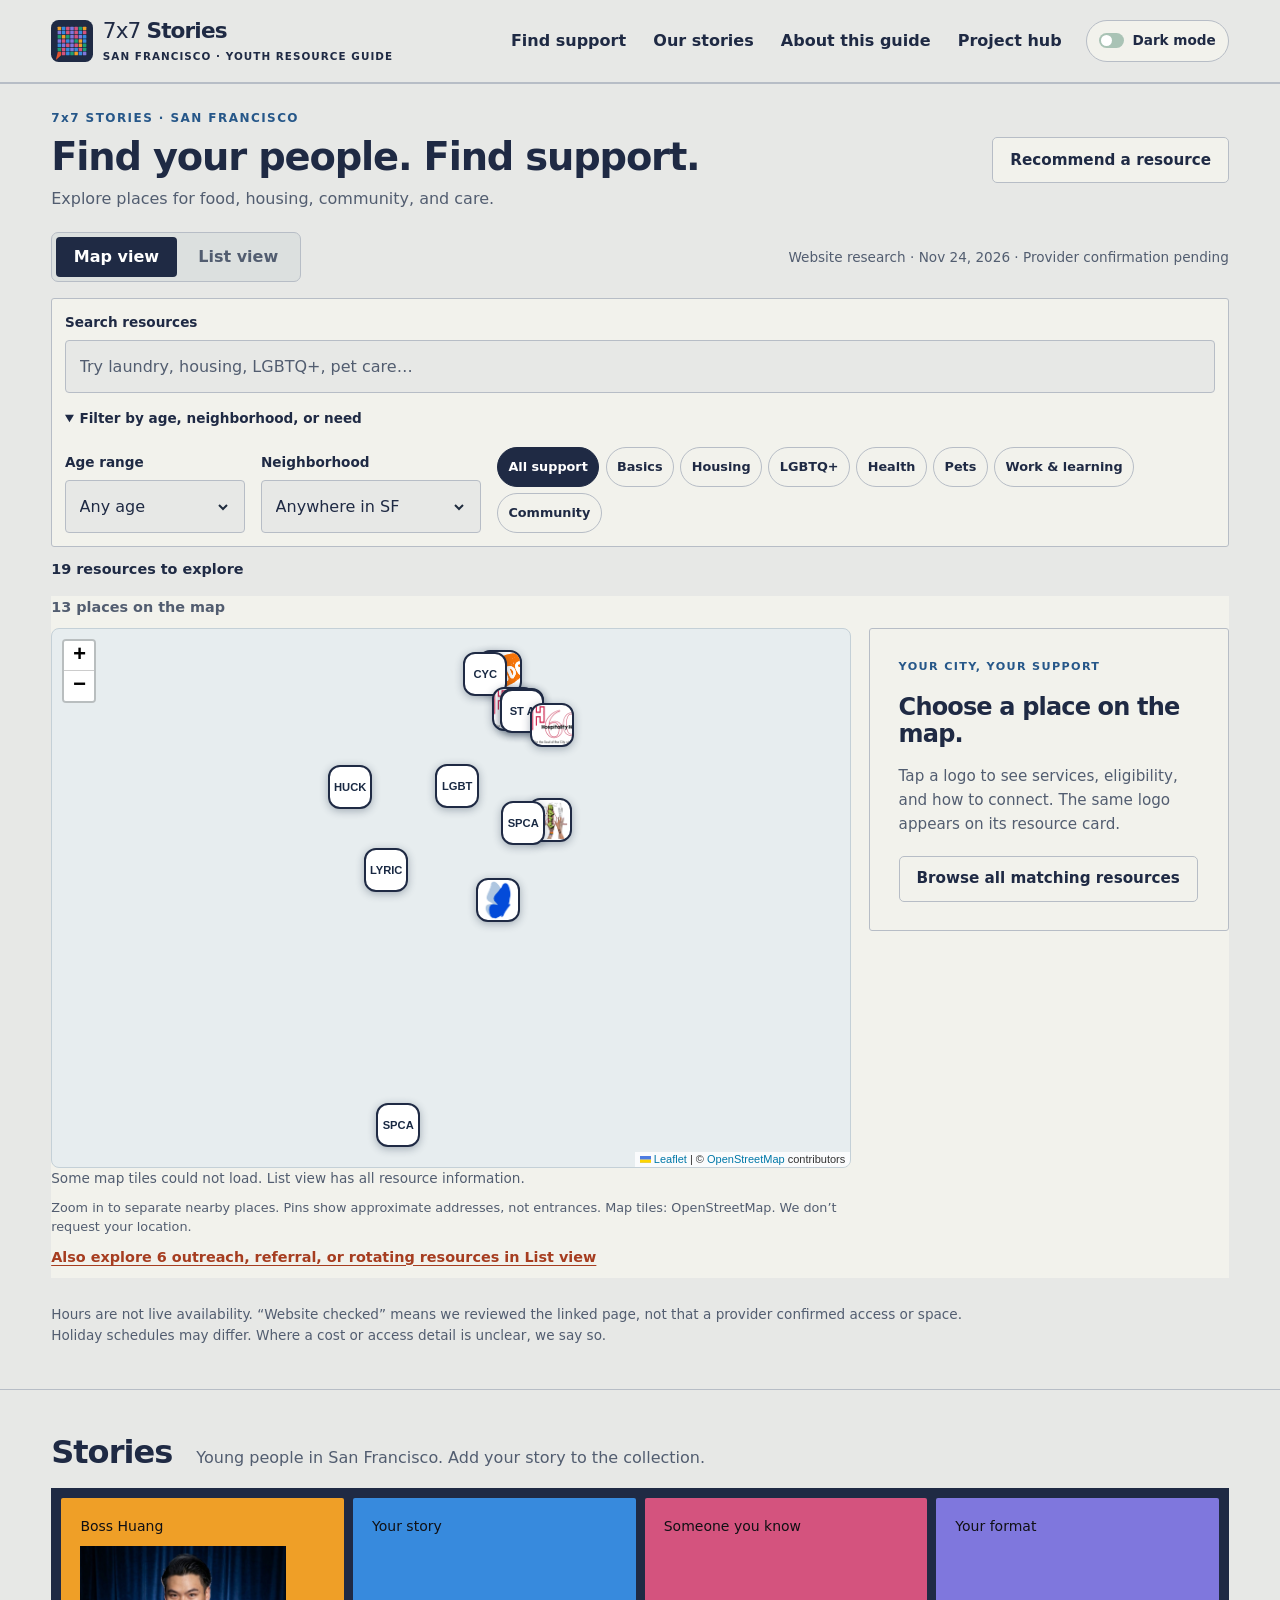
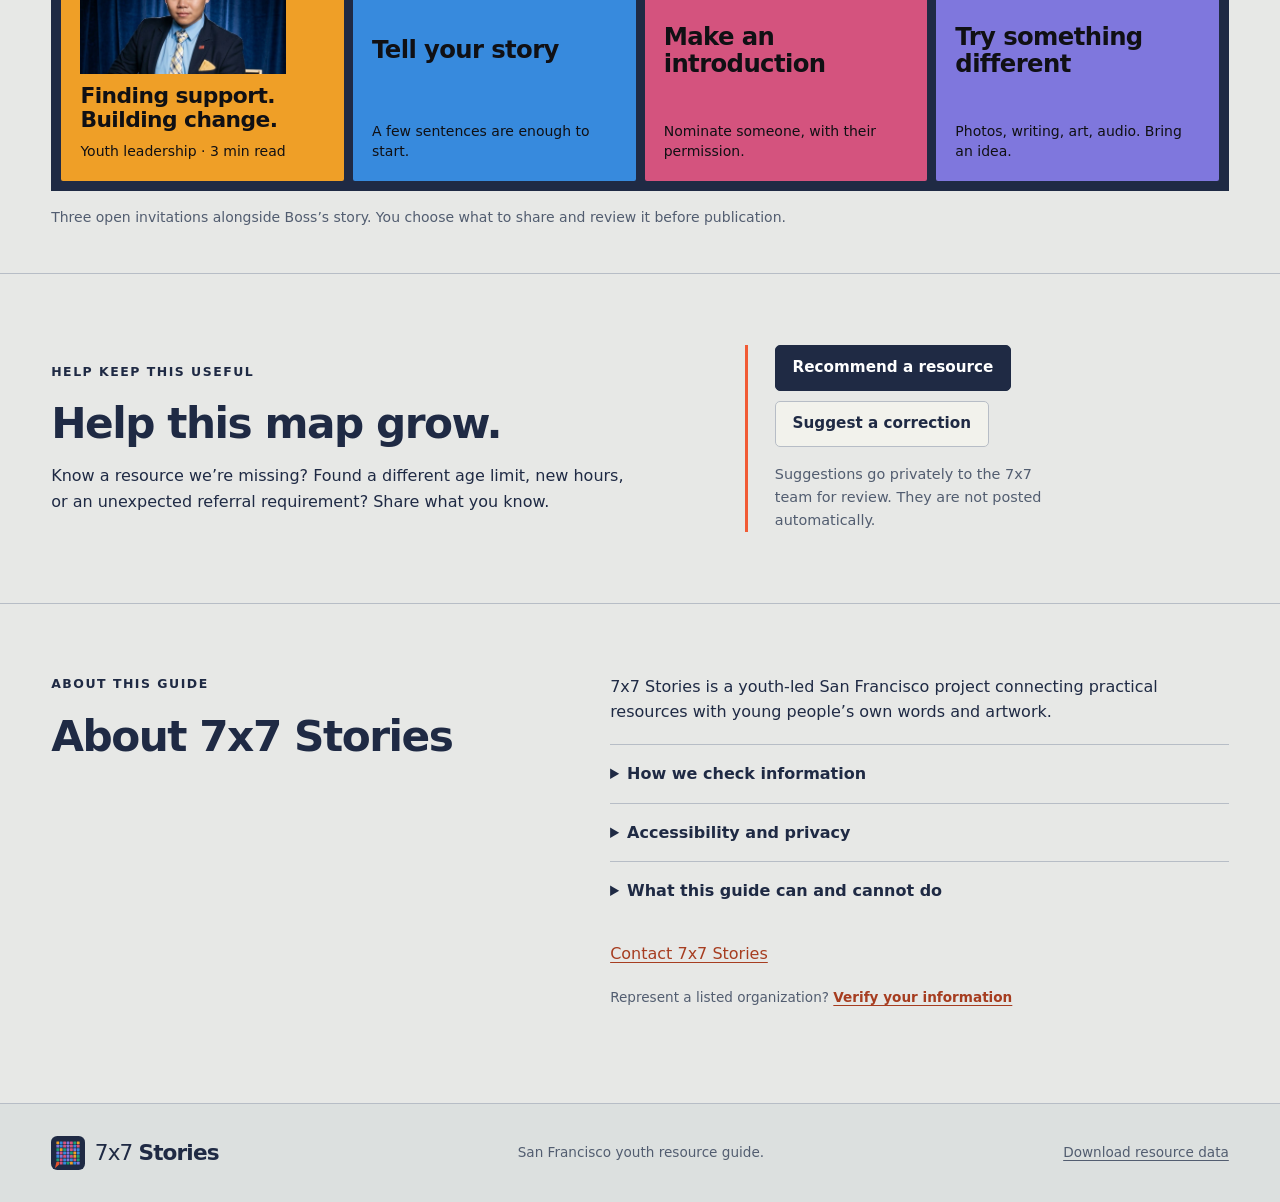
==== commit 8b2cbba2: "Merge resource atlas into 7x7 Stories with a project hub" ====
--- a/index.html
+++ b/index.html
@@ -1,649 +1,62 @@
 <!doctype html>
 <html lang="en">
 <head>
-<meta charset="utf-8">
-<meta name="viewport" content="width=device-width, initial-scale=1, viewport-fit=cover">
-<meta name="robots" content="noindex, nofollow">
-<title>7x7 Stories — team hub &amp; brand house (Option A: mural)</title>
-<meta name="description" content="7x7 Stories is a youth-led digital zine and Reel series from San Francisco youth. Team hub and brand house.">
-<link rel="icon" type="image/png" href="favicon.png">
-<link rel="preconnect" href="https://fonts.googleapis.com">
-<link rel="preconnect" href="https://fonts.gstatic.com" crossorigin>
-<link rel="stylesheet" href="https://fonts.googleapis.com/css2?family=DM+Sans:wght@400;500;700&family=Space+Grotesk:wght@500;700&display=swap">
-<style>
-:root{
-  color-scheme: light;
-  --surface:#F7F5F0; --raised:#FFFFFF; --line:#DEDAD0;
-  --ink:#1F2A44; --muted:#5B6478;
-  --navy:#1F2A44; --slate:#4A5878; --on-navy:#F2EFE8;
-  --orange:#E5532D; --orange-ink:#B83A1A;
-  --teal:#1D9E75; --pink:#D4537E; --amber:#EF9F27; --violet:#7F77DD; --sky:#378ADD;
-  --display:"Space Grotesk","Helvetica Neue",Arial,sans-serif;
-  --text:"DM Sans",system-ui,-apple-system,"Segoe UI",sans-serif;
-  --r-tile:2px; --r-md:8px;
-  --measure:68ch;
-}
-@media (prefers-color-scheme: dark){
-  :root:not([data-theme="light"]){
-    color-scheme: dark;
-    --surface:#121826; --raised:#1B2335; --line:#2C3650;
-    --ink:#F2EFE8; --muted:#A9B0C0;
-    --navy:#2B3B62; --slate:#4F6390;
-    --orange:#FF6A3D; --orange-ink:#FF7A50;
-  }
-}
-:root{ box-sizing:border-box; padding-top:env(safe-area-inset-top,0px); padding-bottom:env(safe-area-inset-bottom,0px); }
-html{ scroll-padding-top:calc(env(safe-area-inset-top,0px) + 72px); scroll-behavior:smooth; }
-@media (prefers-reduced-motion: reduce){ html{ scroll-behavior:auto; } }
-*,*::before,*::after{ box-sizing:inherit; }
-body{ margin:0; background:var(--surface); color:var(--ink); font:400 1.0625rem/1.65 var(--text); -webkit-font-smoothing:antialiased; }
-img,svg{ max-width:100%; }
-a{ color:var(--orange-ink); text-underline-offset:.18em; }
-a:hover{ text-decoration-thickness:2px; }
-:focus-visible{ outline:3px solid var(--orange); outline-offset:3px; border-radius:2px; }
-.optbar{ background:color-mix(in srgb, var(--orange) 14%, var(--surface)); border-bottom:1px solid var(--line); font-size:.95rem; }
-.optbar-in{ display:flex; flex-wrap:wrap; gap:.4rem 1rem; align-items:center; justify-content:space-between; padding-top:.55rem; padding-bottom:.55rem; }
-.optbar b{ font-family:var(--display); }
-.optbar a{ font-weight:500; }
-.skip{ position:absolute; left:1rem; top:-4rem; background:var(--navy); color:var(--on-navy); padding:.6rem 1rem; border-radius:var(--r-md); z-index:20; }
-.skip:focus{ top:1rem; }
-.sr-only{ position:absolute; width:1px; height:1px; overflow:hidden; clip:rect(0 0 0 0); white-space:nowrap; }
-
-/* header */
-body::before{ content:""; position:fixed; inset:0 0 auto; height:env(safe-area-inset-top,0px); z-index:10; background:var(--surface); }
-.top{ position:sticky; top:env(safe-area-inset-top,0px); z-index:9; background:var(--surface); border-bottom:1px solid var(--line); }
-.top-in{ max-width:1180px; margin:0 auto; padding:.7rem 1.25rem; display:flex; align-items:center; gap:1rem; }
-.brand{ flex:none; white-space:nowrap; display:flex; align-items:center; gap:.6rem; text-decoration:none; color:var(--ink); font:700 1.1rem/1 var(--display); letter-spacing:-.01em; }
-.brand img{ width:32px; height:32px; }
-.brand span b{ font-weight:700; } .brand span{ font-weight:500; }
-nav ul{ list-style:none; margin:0; padding:0; display:flex; gap:.25rem; overflow-x:auto; scrollbar-width:none; }
-nav{ margin-left:auto; min-width:0; }
-nav a{ display:block; padding:.45rem .7rem; border-radius:var(--r-md); color:var(--muted); text-decoration:none; font-weight:500; font-size:.95rem; white-space:nowrap; }
-nav a:hover, nav a[aria-current="true"]{ color:var(--ink); background:color-mix(in srgb, var(--ink) 7%, transparent); }
-
-/* layout */
-main{ display:block; }
-.wrap{ max-width:1180px; margin:0 auto; padding:0 1.25rem; }
-section{ padding:4.5rem 0; border-bottom:1px solid var(--line); }
-section:last-of-type{ border-bottom:0; }
-.sec-head{ display:grid; grid-template-columns: 56px 1fr; gap:1rem; align-items:start; margin-bottom:2rem; }
-.sec-tile{ width:56px; height:56px; border-radius:var(--r-md); background:var(--navy); display:grid; grid-template-columns:repeat(3,1fr); gap:4px; padding:10px; }
-.sec-tile i{ background:var(--slate); border-radius:1px; }
-.sec-tile i.on{ background:var(--c, var(--orange)); }
-h1,h2,h3{ font-family:var(--display); letter-spacing:-.015em; line-height:1.08; margin:0; }
-h2{ font-size:clamp(2rem, 4vw, 2.9rem); font-weight:700; }
-h3{ font-size:1.35rem; font-weight:700; margin:2.2rem 0 .7rem; }
-.lede{ color:var(--muted); max-width:var(--measure); margin:.6rem 0 0; font-size:1.1rem; }
-p, li{ max-width:var(--measure); }
-.cols{ display:grid; gap:2rem; grid-template-columns:repeat(auto-fit, minmax(min(100%, 320px), 1fr)); }
-
-/* hero */
-.hero{ background:var(--navy); color:var(--on-navy); padding:3.5rem 0 4rem; border-bottom:0; }
-.hero-in{ display:grid; grid-template-columns: minmax(0,1.05fr) minmax(0,1fr); gap:3rem; align-items:center; }
-.hero h1{ font-size:clamp(3.4rem, 9vw, 7.2rem); line-height:.92; letter-spacing:-.035em; }
-.hero h1 span{ display:block; font-weight:500; }
-.hero p{ font-size:1.2rem; color:color-mix(in srgb, var(--on-navy) 82%, var(--navy)); margin:1.4rem 0 0; max-width:34ch; }
-.hero-actions{ display:flex; flex-wrap:wrap; gap:.75rem; margin-top:2rem; }
-.btn{ display:inline-flex; align-items:center; gap:.5rem; font:500 1rem/1 var(--text); padding:.85rem 1.15rem; border-radius:var(--r-md); border:1.5px solid currentColor; background:transparent; color:inherit; text-decoration:none; cursor:pointer; }
-.btn.solid{ background:var(--orange); border-color:var(--orange); color:#1F2A44; font-weight:700; font-size:1.2rem; padding:.75rem 1.15rem; }
-.btn:hover{ filter:brightness(1.06); }
-.grid-art{ width:min(100%, 460px); justify-self:center; aspect-ratio:1; }
-.grid-art svg{ width:100%; height:100%; display:block; }
-.replay{ display:block; margin:.9rem auto 0; font:500 .9rem/1 var(--text); color:color-mix(in srgb, var(--on-navy) 80%, var(--navy)); background:none; border:0; text-decoration:underline; text-underline-offset:.2em; cursor:pointer; padding:.4rem; }
-
-/* status */
-.status{ display:flex; gap:1rem; align-items:flex-start; padding:1.1rem 1.25rem; border-radius:var(--r-md); background:var(--raised); border:1px solid var(--line); max-width:820px; }
-.dot{ flex:none; width:14px; height:14px; margin-top:.35rem; border-radius:var(--r-tile); background:var(--amber); }
-.dot.go{ background:var(--teal); }
-.status p{ margin:0; }
-.status b{ font-family:var(--display); }
-ol.timeline{ list-style:none; padding:0; margin:2rem 0 0; display:grid; gap:0; max-width:820px; counter-reset:step; }
-ol.timeline li{ display:grid; grid-template-columns: 9.5rem 1fr; gap:1.25rem; padding:1rem 0; border-top:1px solid var(--line); max-width:none; }
-ol.timeline time{ font-family:var(--display); font-weight:700; font-size:1.05rem; }
-ol.timeline li.past time{ color:var(--muted); font-weight:500; }
-ol.timeline li.next time{ color:var(--orange-ink); }
-ol.timeline p{ margin:.2rem 0 0; color:var(--muted); }
-ol.timeline strong{ font-weight:700; }
-
-/* org chart */
-.org{ display:grid; gap:1rem; }
-.org-top{ display:grid; grid-template-columns: 1fr 1.2fr 1fr; gap:1rem; align-items:stretch; }
-.node{ border-radius:var(--r-md); padding:1rem 1.1rem; border:1px solid var(--line); background:var(--raised); }
-.node h4{ margin:0; font:700 1.05rem/1.2 var(--display); }
-.node p{ margin:.25rem 0 0; color:var(--muted); font-size:.95rem; }
-.node.lead{ background:var(--navy); color:var(--on-navy); border-color:var(--navy); }
-.node.lead p{ color:color-mix(in srgb, var(--on-navy) 78%, var(--navy)); }
-.node.advisor{ border-style:dashed; }
-.depts{ display:grid; grid-template-columns:repeat(3, 1fr); gap:1rem; }
-.dept{ border-radius:var(--r-md); border:1px solid var(--line); background:var(--raised); overflow:hidden; }
-.dept header{ padding:1rem 1.1rem; border-bottom:1px solid var(--line); border-top:6px solid var(--c); }
-.dept header h4{ margin:0; font:700 1.1rem/1.2 var(--display); }
-.dept header p{ margin:.25rem 0 0; color:var(--muted); font-size:.95rem; }
-.dept ul{ margin:0; padding:.8rem 1.1rem 1rem 2.2rem; }
-.dept li{ padding:.15rem 0; }
-.grow{ margin-top:1.5rem; display:grid; grid-template-columns:repeat(3,1fr); gap:1rem; }
-.grow div{ padding:1rem 1.1rem; border-left:0; background:color-mix(in srgb, var(--ink) 4%, transparent); border-radius:var(--r-md); }
-.grow b{ font-family:var(--display); display:block; margin-bottom:.2rem; }
-
-/* lists & tables */
-.steps{ padding-left:1.4rem; } .steps li{ padding:.25rem 0; }
-.rules{ width:100%; border-collapse:collapse; font-size:.98rem; }
-.table-wrap{ overflow-x:auto; max-width:900px; }
-.rules th, .rules td{ text-align:left; vertical-align:top; padding:.75rem .9rem .75rem 0; border-top:1px solid var(--line); }
-.rules th{ font-family:var(--display); font-weight:700; width:11rem; }
-.no{ display:flex; flex-wrap:wrap; gap:.5rem; padding:0; list-style:none; }
-.no li{ padding:.35rem .7rem; border-radius:999px; border:1px solid var(--line); background:var(--raised); font-size:.95rem; }
-
-/* get involved */
-.paths{ display:grid; grid-template-columns:repeat(auto-fit, minmax(min(100%, 340px),1fr)); gap:1.25rem; }
-.path{ border-radius:var(--r-md); padding:1.5rem; background:var(--raised); border:1px solid var(--line); }
-.path h3{ margin-top:0; }
-.path .time{ font-family:var(--display); font-weight:700; color:var(--orange-ink); }
-.contact{ margin-top:1.5rem; font-size:1.1rem; }
-
-/* brand */
-.essence{ font:700 clamp(1.8rem, 4.2vw, 3rem)/1.12 var(--display); letter-spacing:-.02em; max-width:20ch; margin:0; }
-.pillars{ display:grid; grid-template-columns:repeat(auto-fit, minmax(min(100%, 240px),1fr)); gap:1.25rem; margin-top:2rem; }
-.pillar{ padding-top:1rem; border-top:3px solid var(--c); }
-.pillar h4{ margin:0 0 .3rem; font:700 1.1rem/1.2 var(--display); }
-.pillar p{ margin:0; color:var(--muted); }
-.logos{ display:grid; grid-template-columns:repeat(auto-fill, minmax(min(100%, 230px),1fr)); gap:1rem; }
-.logo-card{ border:1px solid var(--line); border-radius:var(--r-md); overflow:hidden; background:var(--raised); display:flex; flex-direction:column; }
-.logo-card .art{ height:150px; display:grid; place-items:center; padding:1.25rem; background:var(--raised); }
-.logo-card .art.dark{ background:#1F2A44; }
-.logo-card .art img{ max-height:100%; }
-.logo-card .meta{ padding:.8rem 1rem 1rem; border-top:1px solid var(--line); display:flex; flex-direction:column; gap:.35rem; flex:1; }
-.logo-card .meta b{ font-family:var(--display); }
-.logo-card .meta span{ color:var(--muted); font-size:.92rem; }
-.logo-card .meta a{ margin-top:auto; font-weight:500; }
-.swatches{ display:grid; grid-template-columns:repeat(auto-fill, minmax(min(100%, 170px),1fr)); gap:1rem; }
-.swatch{ border:1px solid var(--line); border-radius:var(--r-md); overflow:hidden; background:var(--raised); text-align:left; font:inherit; color:inherit; padding:0; cursor:pointer; }
-.swatch{ display:flex; flex-direction:column; }
-.swatch .chip{ display:block; height:88px; background:var(--sw); border-bottom:1px solid var(--line); }
-.swatch .info{ padding:.7rem .85rem .85rem; display:flex; flex-direction:column; gap:.1rem; }
-.swatch b{ font-family:var(--display); }
-.swatch code{ font:500 .95rem/1.3 var(--text); color:var(--muted); }
-.swatch small{ color:var(--muted); font-size:.85rem; }
-.swatch:hover .chip{ filter:brightness(1.05); }
-.type-spec{ display:grid; grid-template-columns:repeat(auto-fit, minmax(min(100%, 320px),1fr)); gap:1.5rem; }
-.type-spec .sample{ font-size:3rem; line-height:1; margin:.3rem 0 .6rem; }
-.type-spec .d{ font-family:var(--display); font-weight:700; letter-spacing:-.02em; }
-.type-spec .t{ font-family:var(--text); font-weight:500; }
-.dos{ display:grid; grid-template-columns:repeat(auto-fit, minmax(min(100%, 300px),1fr)); gap:1.25rem; }
-.dos > div{ padding:1.1rem 1.25rem; border-radius:var(--r-md); background:var(--raised); border:1px solid var(--line); }
-.dos h4{ margin:0 0 .4rem; font:700 1.05rem/1.2 var(--display); }
-.dos ul{ margin:0; padding-left:1.15rem; }
-blockquote{ margin:1.5rem 0; padding:1.2rem 1.4rem; background:var(--navy); color:var(--on-navy); border-radius:var(--r-md); max-width:640px; }
-blockquote p{ margin:0; font:500 1.25rem/1.5 var(--text); }
-blockquote footer{ margin-top:.6rem; font-size:.95rem; color:color-mix(in srgb, var(--on-navy) 75%, var(--navy)); }
-.pattern{ border-radius:var(--r-md); overflow:hidden; max-width:900px; }
-.pattern img{ display:block; width:100%; }
-.toast{ visibility:hidden; opacity:0; position:fixed; left:50%; bottom:calc(1.25rem + env(safe-area-inset-bottom,0px)); transform:translateX(-50%) translateY(150%); background:var(--navy); color:var(--on-navy); padding:.7rem 1rem; border-radius:var(--r-md); font-weight:500; transition:transform .2s ease, opacity .2s ease, visibility .2s; z-index:30; }
-.toast.show{ visibility:visible; opacity:1; transform:translateX(-50%) translateY(0); }
-@media (prefers-reduced-motion: reduce){ .toast{ transition:none; } }
-
-/* resources */
-.docs{ list-style:none; padding:0; margin:0; display:grid; grid-template-columns:repeat(auto-fit, minmax(min(100%, 300px),1fr)); gap:.25rem 2rem; }
-.docs li{ padding:.75rem 0; border-top:1px solid var(--line); }
-.docs b{ display:block; font-family:var(--display); }
-.docs span{ color:var(--muted); font-size:.95rem; }
-
-footer.site{ padding:2.5rem 0 3rem; color:var(--muted); font-size:.95rem; }
-footer.site .wrap{ display:flex; flex-wrap:wrap; gap:1rem 2rem; justify-content:space-between; }
-
-@media (max-width: 860px){
-  .hero-in{ grid-template-columns:1fr; gap:2rem; }
-  .grid-art{ width:min(100%, 360px); }
-  .org-top, .depts, .grow{ grid-template-columns:1fr; }
-  ol.timeline li{ grid-template-columns:1fr; gap:.2rem; }
-  .sec-head{ grid-template-columns:1fr; }
-  .sec-tile{ width:44px; height:44px; padding:8px; gap:3px; }
-  section{ padding:3.25rem 0; }
-}
-@media print{
-  .top, .replay, .hero-actions, .skip{ display:none; }
-  section{ break-inside:avoid-page; }
-}
-</style>
+  <meta charset="utf-8">
+  <meta name="viewport" content="width=device-width,initial-scale=1">
+  <meta name="description" content="A youth-led guide to finding support in San Francisco. Explore the resource map, recommend additions, suggest corrections, and share your story with 7x7 Stories.">
+  <meta name="theme-color" content="#192943">
+  <link rel="canonical" href="https://bosshtw.github.io/7x7-stories/">
+  <title>7x7 Stories · Find your people. Find support.</title>
+  <link rel="icon" href="assets/favicon.png">
+  <link rel="stylesheet" href="assets/leaflet/leaflet.css">
+  <link rel="stylesheet" href="style.css?v=474f81cecf57">
+  <script src="assets/leaflet/leaflet.js" defer></script>
+  <link rel="stylesheet" href="theme.css?v=4f32660ae484">
+  <script src="theme.js?v=5d328eca664b"></script>
+  <script src="app.js?v=ba7d6b937159" defer></script>
+<script>if (["#now","#team","#work","#join","#brand","#files"].includes(location.hash)) location.replace("project/" + location.search + location.hash);</script>
 </head>
 <body>
-<a class="skip" href="#main">Skip to content</a>
-
-<header class="top">
-  <div class="top-in">
-    <a class="brand" href="#top" aria-label="7x7 Stories, back to top"><img src="assets/logos/7x7-mark-primary.svg" alt=""><span><b>7x7</b> stories</span></a>
-    <nav aria-label="Sections">
-      <ul>
-        <li><a href="#now">Where we are</a></li>
-        <li><a href="#team">Team</a></li>
-        <li><a href="#work">How we work</a></li>
-        <li><a href="#join">Get involved</a></li>
-        <li><a href="#brand">Brand house</a></li>
-        <li><a href="#files">Files</a></li>
-      </ul>
-    </nav>
-  </div>
-</header>
-
-<div class="optbar" role="note"><div class="wrap optbar-in"><span>Logo vote: you’re viewing <b>Option A: mural</b>.</span><a href="option-b.html">See Option B: one big bubble</a></div></div>
-<main id="main">
-
-<section class="hero" id="top" aria-labelledby="hero-title">
-  <div class="wrap hero-in">
-    <div>
-      <h1 id="hero-title">7x7<span>stories</span></h1>
-      <p>A youth-led digital zine and Reel series. Young people from every corner of San Francisco, telling their own stories in their own words.</p>
-      <div class="hero-actions">
-        <a class="btn solid" href="#join">Share your story</a>
-        <a class="btn" href="#brand">Brand house</a>
+  <a class="skip" href="#resources">Skip to resources</a>
+  <header class="site-header">
+    <a class="brand" href="#top" aria-label="7x7 Stories home"><img src="assets/mark.svg" alt="" width="42" height="42"><span>7x7 <b>Stories</b><small>SAN FRANCISCO · YOUTH RESOURCE GUIDE</small></span></a>
+    <nav aria-label="Main navigation"><a href="#resources">Find support</a><a href="#stories">Our stories</a><a href="#about">About this guide</a><a href="project/">Project hub</a></nav><button class="theme-toggle" type="button" aria-pressed="false"><span class="theme-indicator" aria-hidden="true"></span>Dark mode</button>
+  </header>
+  <main id="top">
+    <section id="resources" class="resources section" aria-labelledby="resource-heading">
+      <div class="atlas-heading"><div><p class="eyebrow">7x7 STORIES · SAN FRANCISCO</p><h1 id="resource-heading">Find your people. Find support.</h1><p>Explore places for food, housing, community, and care.</p></div><button class="button secondary" data-contact="addition">Recommend a resource</button></div>
+      <div class="atlas-toolbar"><div class="view-options" role="group" aria-label="Directory view"><button id="map-view" class="view-button" aria-pressed="true" aria-controls="map-panel">Map view</button><button id="list-view" class="view-button" aria-pressed="false" aria-controls="resource-list">List view</button></div><p class="small-note">Website research · Nov 24, 2026 · Provider confirmation pending</p></div>
+      <form id="filters" class="filters" role="search" aria-label="Search resources">
+        <div class="search-wrap"><label for="search">Search resources</label><input id="search" name="search" type="search" placeholder="Try laundry, housing, LGBTQ+, pet care…" autocomplete="off"></div>
+        <details id="more-filters" class="more-filters" open><summary>Filter by age, neighborhood, or need</summary><div class="filter-options">
+          <div><label for="age">Age range</label><select id="age" name="age"><option value="all">Any age</option><option value="under18">Under 18</option><option value="18to24">18–24</option><option value="25plus">25 and older</option></select></div>
+          <div><label for="area">Neighborhood</label><select id="area" name="area"><option value="all">Anywhere in SF</option></select></div>
+          <fieldset class="category-filter"><legend class="visually-hidden">Filter by type of support</legend><div id="categories"></div></fieldset>
+        </div></details>
+      </form>
+      <div class="results-bar"><p id="result-count" role="status" aria-live="polite">Loading resources…</p><button id="clear-filters" type="button" class="text-button" hidden>Clear filters</button></div>
+      <p id="age-note" class="small-note" hidden>Listings without a published age limit remain visible. Check the eligibility details before going.</p>
+      <noscript><p>JavaScript is needed for the map. <a href="data/resources.json">Open the sourced resource data</a> or email the team for help with this guide.</p></noscript>
+      <div id="directory-layout" class="directory-layout map-view">
+        <section id="map-panel" class="map-panel" aria-labelledby="map-heading"><div class="map-header"><h2 id="map-heading" class="visually-hidden">Resources around San Francisco</h2><p id="map-summary"></p></div><div class="map-workspace"><div><div id="map" aria-label="Resource locations. Choose a provider pin to read its details, or use List view." tabindex="0"></div><p id="map-status" role="status" class="small-note"></p><p class="map-privacy">Zoom in to separate nearby places. Pins show approximate addresses, not entrances. Map tiles: OpenStreetMap. We don’t request your location.</p></div><aside id="map-selection" aria-label="Selected resource" aria-live="polite"></aside></div><button id="unmapped-resources" class="text-button" type="button"></button></section>
+        <div id="resource-list" class="resource-list" hidden><noscript><p>JavaScript is needed to display this directory. <a href="data/resources.json">Open the resource data</a> or email <a href="mailto:7x7storiessf@gmail.com">7x7storiessf@gmail.com</a>.</p></noscript></div>
       </div>
-    </div>
-    <div>
-      <div class="grid-art" role="img" aria-label="The 7x7 Stories logo: a 7 by 7 grid of city blocks. The bottom-left block turns orange and pulls out into a speech-bubble tail, then color sweeps across the grid until every block is lit, turning the whole grid into one big speech bubble.">
-        <svg id="grid" viewBox="0 0 120 120" aria-hidden="true"></svg>
+      <p class="directory-footnote">Hours are not live availability. “Website checked” means we reviewed the linked page, not that a provider confirmed access or space. Holiday schedules may differ. Where a cost or access detail is unclear, we say so.</p>
+    </section>
+    <section id="stories" class="stories story-collection section" aria-labelledby="stories-heading">
+      <div class="collection-heading"><h2 id="stories-heading">Stories</h2><p>Young people in San Francisco. Add your story to the collection.</p></div>
+      <div class="story-grid" aria-label="7x7 story tiles">
+        <article class="story-card published-story tile-amber"><span class="tile-person">Boss Huang</span><span class="tile-photo" aria-hidden="true"><img class="tile-portrait" src="assets/stories/boss/portrait.jpg" alt="" width="864" height="1208" loading="lazy"></span><h3><a href="stories/boss-huang/" aria-label="Read Boss Huang’s story">Finding support.<br>Building change.</a></h3><p class="tile-meta">Youth leadership · 3 min read</p></article>
+        <article class="story-card invitation-card tile-blue"><span class="tile-person">Your story</span><h3><button type="button" data-nominate="self">Tell your story</button></h3><p>A few sentences are enough to start.</p></article>
+        <article class="story-card invitation-card tile-pink"><span class="tile-person">Someone you know</span><h3><button type="button" data-nominate="other">Make an introduction</button></h3><p>Nominate someone, with their permission.</p></article>
+        <article class="story-card invitation-card tile-purple"><span class="tile-person">Your format</span><h3><button type="button" data-nominate="self" data-story-approach="proposal">Try something different</button></h3><p>Photos, writing, art, audio. Bring an idea.</p></article>
       </div>
-      <button class="replay" id="replay" type="button">Replay animation</button>
-    </div>
-  </div>
-</section>
-
-<!-- ===================== WHERE WE ARE =====================
-     To update: change the status line and move class="next" to the upcoming date. -->
-<section id="now" aria-labelledby="now-title">
-  <div class="wrap">
-    <div class="sec-head">
-      <div class="sec-tile" aria-hidden="true"><i></i><i></i><i></i><i></i><i class="on"></i><i></i><i></i><i></i><i></i></div>
-      <div>
-        <h2 id="now-title">Where we are</h2>
-        <p class="lede">We’re funded by the SF Youth Empowerment Fund’s Fall 2026 Mini Grant ($2,000, materials and supplies). Last updated November 3, 2026.</p>
-      </div>
-    </div>
-
-    <div class="status" role="status">
-      <span class="dot" aria-hidden="true"></span>
-      <p><b>Spending isn’t approved yet.</b> Our fiscal sponsor’s paperwork is with YEF. Keep recruiting, collecting stories and filming with gear we already own, but don’t buy anything until the project lead confirms approval in the group chat. Purchases made before approval can’t be reimbursed.</p>
-    </div>
-
-    <ol class="timeline" aria-label="Key dates">
-      <li class="past"><time datetime="2026-09-14">Sep 14</time><div><strong>Grant awarded</strong><p>7x7 Stories selected for the Fall 2026 cycle.</p></div></li>
-      <li class="past"><time datetime="2026-10-30">Oct 30</time><div><strong>Grantee check-in #2</strong><p>Source of this month’s to-do list.</p></div></li>
-      <li class="next"><time datetime="2026-11-05">Thu, Nov 5</time><div><strong>October report due by 11:59 PM</strong><p>Narrative report, logo, two photos and a 10-second video. Media waivers for anyone shown.</p></div></li>
-      <li><time datetime="2026-12-07">Mon, Dec 7</time><div><strong>November report due, and last day to spend</strong><p>No purchases after this date.</p></div></li>
-      <li><time datetime="2026-12-11">Fri, Dec 11</time><div><strong>Grant ends</strong><p>Every report and document submitted, including a December report if we spend between Dec 1 and Dec 7.</p></div></li>
-    </ol>
-
-    <h3>What we’re making</h3>
-    <div class="cols">
-      <p>A digital zine and a documentary-style Reel series featuring stories, art and lived experiences of young people from all 11 San Francisco districts, written, filmed and edited by youth.</p>
-      <p><strong>Targets by Dec 7:</strong> 8–10 stories collected, one digital zine issue featuring 6–8 of them, 4–6 Reels, a launch post or event, and contributors from at least 4 districts and 3 schools.</p>
-    </div>
-  </div>
-</section>
-
-<!-- ===================== TEAM ===================== -->
-<section id="team" aria-labelledby="team-title">
-  <div class="wrap">
-    <div class="sec-head">
-      <div class="sec-tile" aria-hidden="true"><i></i><i class="on" style="--c:var(--teal)"></i><i></i><i class="on" style="--c:var(--pink)"></i><i class="on"></i><i class="on" style="--c:var(--sky)"></i><i></i><i></i><i></i></div>
-      <div>
-        <h2 id="team-title">Team</h2>
-        <p class="lede">Three departments, one youth leader each. With a small team, people wear more than one hat; as we grow, departments split.</p>
-      </div>
-    </div>
-
-    <div class="org">
-      <div class="org-top">
-        <div class="node advisor"><h4>Adult ally</h4><p>Advisor and backstop for paperwork. Volunteer role.</p></div>
-        <div class="node lead"><h4>Project lead</h4><p>Main contact with YEF and our fiscal sponsor. Deadlines and coordination.</p></div>
-        <div class="node advisor"><h4>Fiscal sponsor</h4><p>Freedom Forward / HYPE Center. Makes every purchase.</p></div>
-      </div>
-      <div class="depts">
-        <article class="dept" style="--c:var(--teal)">
-          <header><h4>Stories &amp; community</h4><p>Youth leader A + 1 member</p></header>
-          <ul><li>Interviews</li><li>Youth liaison and waivers</li><li>Recruiting</li></ul>
-        </article>
-        <article class="dept" style="--c:var(--violet)">
-          <header><h4>Creative &amp; media</h4><p>Youth leader B + 1 member</p></header>
-          <ul><li>Zine design and logo</li><li>Reels and video editing</li><li>Instagram and YEF photos/video</li></ul>
-        </article>
-        <article class="dept" style="--c:var(--sky)">
-          <header><h4>Ops &amp; reporting</h4><p>Youth leader C + 1 member</p></header>
-          <ul><li>Monthly YEF report</li><li>Receipts and purchases with our sponsor</li><li>Email thread and deadlines</li></ul>
-        </article>
-      </div>
-    </div>
-
-    <h3>How the team grows</h3>
-    <div class="grow">
-      <div><b>5–6 people (now)</b>Three departments; everyone holds two or three roles.</div>
-      <div><b>7–8 people</b>Creative splits into design and social/video. The next recruit joins Stories as a second interviewer.</div>
-      <div><b>9 or more</b>Ops gets its own lead, so the project lead can focus on coordination.</div>
-    </div>
-  </div>
-</section>
-
-<!-- ===================== HOW WE WORK ===================== -->
-<section id="work" aria-labelledby="work-title">
-  <div class="wrap">
-    <div class="sec-head">
-      <div class="sec-tile" aria-hidden="true"><i class="on" style="--c:var(--amber)"></i><i></i><i></i><i></i><i class="on"></i><i></i><i></i><i></i><i class="on" style="--c:var(--violet)"></i></div>
-      <div>
-        <h2 id="work-title">How we work</h2>
-        <p class="lede">One weekly team call (about 45 minutes) through Dec 11, plus a short check-in near the 1st of each month to prepare the report due on the 5th.</p>
-      </div>
-    </div>
-
-    <div class="cols">
-      <div>
-        <h3 style="margin-top:0">Every month, by the 5th</h3>
-        <ol class="steps">
-          <li>Everyone who appears in our content has both media waivers uploaded.</li>
-          <li>The content lead uploads at least two photos and one video (10+ seconds) to the shared social media folder.</li>
-          <li>Youth leaders write the narrative report. The success and challenge answers need 100+ words each.</li>
-          <li>If we spent anything, itemized receipts go in that month’s receipts folder.</li>
-          <li>The project lead replies all in the main YEF email thread to say it’s submitted.</li>
-        </ol>
-        <p>The report is due even in months we spend nothing. If the 5th falls on a weekend, it moves to Monday.</p>
-      </div>
-      <div>
-        <h3 style="margin-top:0">Consent comes first</h3>
-        <ul class="steps">
-          <li>Nobody’s face, voice or name appears until their DCYF and YMCA media waivers are signed and uploaded. Under 18 needs a parent or guardian signature.</li>
-          <li>Every storyteller sees their final story or cut before it’s posted, and can ask for changes or removal.</li>
-          <li>First name and neighborhood by default; full names only if the storyteller asks.</li>
-          <li>No school logos, house numbers or other location giveaways in photos of minors.</li>
-        </ul>
-      </div>
-    </div>
-
-    <h3>Money rules</h3>
-    <div class="table-wrap">
-      <table class="rules">
-        <tbody>
-          <tr><th scope="row">Who buys</th><td>Our fiscal sponsor makes every purchase. No out-of-pocket spending by youth or adults; it won’t be reimbursed.</td></tr>
-          <tr><th scope="row">When</th><td>Only after YEF approves spending, and no later than Mon, Dec 7.</td></tr>
-          <tr><th scope="row">What</th><td>Materials and supplies for the project, bought in San Francisco or online. Tech is allowed; items over $1,000 need a sign-out sheet.</td></tr>
-          <tr><th scope="row">Receipts</th><td>Itemized: vendor, date, items, total and proof of payment.</td></tr>
-          <tr><th scope="row">Food at events</th><td>Itemized receipt, an event agenda and a signed sign-in sheet. Delivery orders must be picked up.</td></tr>
-        </tbody>
-      </table>
-    </div>
-    <p style="margin-top:1.25rem"><strong>Never allowed:</strong></p>
-    <ul class="no">
-      <li>Plastic bottled water</li><li>Tips</li><li>Adult wages</li><li>In-person purchases outside SF</li><li>Fundraising</li><li>Political or religious activities</li><li>Sugary drinks</li><li>Paying our adult ally or sponsor</li>
-    </ul>
-  </div>
-</section>
-
-<!-- ===================== GET INVOLVED ===================== -->
-<section id="join" aria-labelledby="join-title">
-  <div class="wrap">
-    <div class="sec-head">
-      <div class="sec-tile" aria-hidden="true"><i class="on" style="--c:var(--pink)"></i><i></i><i class="on" style="--c:var(--teal)"></i><i></i><i class="on"></i><i></i><i class="on" style="--c:var(--sky)"></i><i></i><i class="on" style="--c:var(--amber)"></i></div>
-      <div>
-        <h2 id="join-title">Get involved</h2>
-        <p class="lede">Two ways in, and you can do both. No experience needed: if you have something to say about growing up in San Francisco, that’s the whole point.</p>
-      </div>
-    </div>
-    <div class="paths">
-      <div class="path">
-        <h3>Be featured</h3>
-        <p>Do one 30–45 minute interview, in person at the HYPE Center or on Zoom, or send in writing or art. You’ll sign two media waivers and see your story before anyone else does.</p>
-        <p class="time">About 1–2 hours total</p>
-      </div>
-      <div class="path">
-        <h3>Join the team</h3>
-        <p>Help interview, write, edit, design, film, run Instagram or plan the launch. Real production experience and a publication credit for your portfolio or college applications.</p>
-        <p class="time">About 2–3 hours a week through Dec 11</p>
-      </div>
-    </div>
-    <p class="contact">Email <a href="mailto:7x7storiessf@gmail.com">7x7storiessf@gmail.com</a> with your name, school, and whether you want to be featured, join the team, or both.</p>
-  </div>
-</section>
-
-<!-- ===================== BRAND HOUSE ===================== -->
-<section id="brand" aria-labelledby="brand-title">
-  <div class="wrap">
-    <div class="sec-head">
-      <div class="sec-tile" aria-hidden="true"><i class="on" style="--c:var(--violet)"></i><i class="on" style="--c:var(--teal)"></i><i class="on" style="--c:var(--amber)"></i><i class="on" style="--c:var(--sky)"></i><i class="on"></i><i class="on" style="--c:var(--pink)"></i><i class="on" style="--c:var(--teal)"></i><i class="on" style="--c:var(--violet)"></i><i class="on" style="--c:var(--sky)"></i></div>
-      <div>
-        <h2 id="brand-title">Brand house</h2>
-        <p class="lede">How 7x7 Stories looks, sounds and moves, on Instagram, in the zine, in Reels and at the launch.</p>
-      </div>
-    </div>
-
-    <p class="essence">One block speaks. Then every block does.</p>
-    <p class="lede">San Francisco is about 7 miles by 7 miles. Our grid has 49 blocks. We turn up the volume on one young person’s story at a time, and keep going until the whole city is one big conversation.</p>
-
-    <div class="pillars">
-      <div class="pillar" style="--c:var(--orange)"><h4>Youth-owned</h4><p>Young people pick the stories, run the interviews, edit the cuts and approve their own story. Credits name youth roles first.</p></div>
-      <div class="pillar" style="--c:var(--teal)"><h4>Every block</h4><p>All 11 districts, many schools, many languages. No single neighborhood is the main one.</p></div>
-      <div class="pillar" style="--c:var(--violet)"><h4>Told straight</h4><p>Real words, lightly edited. Verbatim quotes, natural sound, minimal filters.</p></div>
-      <div class="pillar" style="--c:var(--sky)"><h4>Consent first</h4><p>A story is shared, not taken. Storytellers can see, change or withdraw theirs before it goes live.</p></div>
-    </div>
-
-    <h3>Foundation</h3>
-    <div class="cols">
-      <p><strong>Mission.</strong> Make SF youth voices visible, build connection across neighborhoods and campuses, and create a media platform that young people produce, edit and own.</p>
-      <p><strong>Audience.</strong> SF youth ages 14–24, especially voices rarely centered in media: multilingual, immigrant, LGBTQ+ and system-impacted young people. Plus the adults and organizations who need to hear them.</p>
-    </div>
-
-    <h3>The mark</h3>
-    <p>A 7×7 grid of city blocks on a navy tile. The bottom-left block is orange and has pulled its corner out into a tail, so the whole grid becomes one big speech bubble. When the city answers, every block fills with a mural color: many voices, one bubble.</p>
-    <div class="logos">
-      <div class="logo-card"><div class="art"><img src="assets/logos/7x7-mark-primary.svg" alt="Primary mark: quiet grid with an orange corner tail" width="110" height="110"></div><div class="meta"><b>Primary mark</b><span>Stickers, slides, favicons, zine back cover.</span><a href="assets/logos/7x7-mark-primary.svg" download>Download SVG</a><a href="assets/logos/7x7-mark-primary-1080.png" download>Download PNG (1080px)</a></div></div>
-      <div class="logo-card"><div class="art"><img src="assets/logos/7x7-mark-avatar.svg" alt="Circle avatar mark" width="110" height="110"></div><div class="meta"><b>Avatar</b><span>Instagram and other circle-crop profile pictures.</span><a href="assets/logos/7x7-mark-avatar.svg" download>Download SVG</a><a href="assets/logos/7x7-mark-avatar-1080.png" download>Download PNG (1080px)</a></div></div>
-      <div class="logo-card"><div class="art"><img src="assets/logos/7x7-mark-mural.svg" alt="Mural mark with every block in color" width="110" height="110"></div><div class="meta"><b>Mural mark</b><span>Zine cover, launch, end of Reels. Not below 48px.</span><a href="assets/logos/7x7-mark-mural.svg" download>Download SVG</a></div></div>
-      <div class="logo-card"><div class="art"><img src="assets/logos/7x7-lockup-horizontal-navy.svg" alt="Horizontal lockup, navy" height="60"></div><div class="meta"><b>Horizontal lockup</b><span>Headers, email signatures, reports. Light backgrounds.</span><a href="assets/logos/7x7-lockup-horizontal-navy.svg" download>Download SVG</a></div></div>
-      <div class="logo-card"><div class="art dark"><img src="assets/logos/7x7-lockup-horizontal-light.svg" alt="Horizontal lockup, light" height="60"></div><div class="meta"><b>Lockup for dark backgrounds</b><span>On navy or dark photos.</span><a href="assets/logos/7x7-lockup-horizontal-light.svg" download>Download SVG</a></div></div>
-      <div class="logo-card"><div class="art"><img src="assets/logos/7x7-wordmark-stacked-navy.svg" alt="Stacked wordmark" height="90"></div><div class="meta"><b>Stacked wordmark</b><span>When the grid already appears nearby.</span><a href="assets/logos/7x7-wordmark-stacked-navy.svg" download>Download SVG</a></div></div>
-      <div class="logo-card"><div class="art"><img src="assets/logos/7x7-mark-onecolor-navy.svg" alt="One-color mark, navy" width="100" height="100"></div><div class="meta"><b>One color, navy</b><span>One-ink printing, stamps, embroidery.</span><a href="assets/logos/7x7-mark-onecolor-navy.svg" download>Download SVG</a></div></div>
-      <div class="logo-card"><div class="art dark"><img src="assets/logos/7x7-mark-onecolor-white.svg" alt="One-color mark, white" width="100" height="100"></div><div class="meta"><b>One color, white</b><span>Over photos and dark surfaces.</span><a href="assets/logos/7x7-mark-onecolor-white.svg" download>Download SVG</a></div></div>
-    </div>
-
-    <div class="dos" style="margin-top:1.5rem">
-      <div><h4>Do</h4><ul><li>Keep empty space of 1/7 of the mark’s width on every side, measured from the tip of the tail.</li><li>Use at least 24px on screen, 10mm in print.</li><li>Write “7x7 Stories” in sentences; the wordmark is lowercase on purpose.</li></ul></div>
-      <div><h4>Don’t</h4><ul><li>Move or recolor the orange tail, or add a second one. It always sits at the bottom-left.</li><li>Stretch, rotate, outline or add shadows.</li><li>Put the primary mark on a busy photo without its navy tile.</li></ul></div>
-    </div>
-
-    <h3>Color</h3>
-    <p>Navy is the ground. Orange is the voice, the Golden Gate’s color, used for the tail and once per layout so it always means “listen here.” The five mural colors stand for many neighborhoods and always appear together. Select a swatch to copy its hex code.</p>
-    <div class="swatches" id="swatches">
-      <button class="swatch" type="button" data-hex="#1F2A44" style="--sw:#1F2A44"><span class="chip"></span><span class="info"><b>Bay navy</b><code>#1F2A44</code><small>Ground, tiles, end cards</small></span></button>
-      <button class="swatch" type="button" data-hex="#E5532D" style="--sw:#E5532D"><span class="chip"></span><span class="info"><b>Bridge orange</b><code>#E5532D</code><small>The tail and the voice</small></span></button>
-      <button class="swatch" type="button" data-hex="#B83A1A" style="--sw:#B83A1A"><span class="chip"></span><span class="info"><b>Orange ink</b><code>#B83A1A</code><small>Orange text on light</small></span></button>
-      <button class="swatch" type="button" data-hex="#4A5878" style="--sw:#4A5878"><span class="chip"></span><span class="info"><b>Grid slate</b><code>#4A5878</code><small>Quiet blocks</small></span></button>
-      <button class="swatch" type="button" data-hex="#F7F5F0" style="--sw:#F7F5F0"><span class="chip"></span><span class="info"><b>Fog</b><code>#F7F5F0</code><small>Light background</small></span></button>
-      <button class="swatch" type="button" data-hex="#1D9E75" style="--sw:#1D9E75"><span class="chip"></span><span class="info"><b>Mural teal</b><code>#1D9E75</code><small>Mural palette</small></span></button>
-      <button class="swatch" type="button" data-hex="#D4537E" style="--sw:#D4537E"><span class="chip"></span><span class="info"><b>Mural pink</b><code>#D4537E</code><small>Mural palette</small></span></button>
-      <button class="swatch" type="button" data-hex="#EF9F27" style="--sw:#EF9F27"><span class="chip"></span><span class="info"><b>Mural amber</b><code>#EF9F27</code><small>Never next to orange</small></span></button>
-      <button class="swatch" type="button" data-hex="#7F77DD" style="--sw:#7F77DD"><span class="chip"></span><span class="info"><b>Mural violet</b><code>#7F77DD</code><small>Mural palette</small></span></button>
-      <button class="swatch" type="button" data-hex="#378ADD" style="--sw:#378ADD"><span class="chip"></span><span class="info"><b>Mural sky</b><code>#378ADD</code><small>Mural palette</small></span></button>
-    </div>
-    <p><strong>Proportions:</strong> about 60% fog or navy, 30% text and photos, 10% color, with orange appearing once. <strong>Accessibility:</strong> body text is navy on fog (13:1) or fog on navy (12:1). Orange and the mural colors are for shapes and large bold words, not small text.</p>
-
-    <h3>Type</h3>
-    <div class="type-spec">
-      <div><p class="sample d">7x7 Aa</p><p><strong>Space Grotesk</strong>, bold for numbers and headlines, medium for titles. Free on Google Fonts.</p></div>
-      <div><p class="sample t">Aa Bb</p><p><strong>DM Sans</strong> for captions, body copy and subtitles. Free on Google Fonts.</p></div>
-    </div>
-    <p>Use sentence case everywhere. Let storytellers’ own capitalization stand inside quotes. Pull quotes get the storyteller’s first name and neighborhood underneath:</p>
-    <blockquote><p>“I learned the 14 Mission before I learned English.”</p><footer>Example only: first name, age, neighborhood</footer></blockquote>
-
-    <h3>Voice</h3>
-    <p>We sound like a friend from another neighborhood introducing you to someone worth hearing.</p>
-    <div class="dos">
-      <div><h4>Lead with them</h4><p>“Maya, 17, Excelsior, on learning English at 14,” not “We are excited to present…”</p></div>
-      <div><h4>Specific over grand</h4><p>A street, a bus line or a corner store beats “community” and “empowerment.”</p></div>
-      <div><h4>Short and plain</h4><p>If a 14-year-old wouldn’t say it, rewrite it.</p></div>
-      <div><h4>Warm, never pity</h4><p>No “overcoming the odds” framing unless the storyteller chose it.</p></div>
-    </div>
-    <p style="margin-top:1.25rem"><strong>Instagram caption formula:</strong> a hook line from the story, then who, how old and which neighborhood, one line of context, “Full story in the zine, link in bio,” and <code>#7x7Stories</code>. Credit the Youth Empowerment Fund and follow YEF’s social media guide for tags.</p>
-
-    <h3>Motion</h3>
-    <p>The logo has one signature move, about 4–5 seconds, used to open or close Reels. The hero at the top of this page plays it:</p>
-    <ol class="steps">
-      <li><strong>Silence.</strong> 48 quiet blocks and one corner block rise in.</li>
-      <li><strong>One voice.</strong> The bottom-left block turns orange and pulls its corner out into a tail.</li>
-      <li><strong>The city answers.</strong> Color sweeps diagonally from the tail across the grid into the mural palette.</li>
-      <li><strong>Every block.</strong> The whole grid holds as one colorful speech bubble.</li>
-    </ol>
-
-    <h3>Photos and pattern</h3>
-    <p>Natural light, real places, people mid-sentence rather than posed. Use the 85mm lens for interviews and wide neighborhood shots to set the scene. Behind titles, use the mural pattern with text on a solid navy panel, never directly on the tiles.</p>
-    <div class="pattern"><img src="assets/patterns/mural-pattern-banner.svg" alt="Mural pattern: a strip of colorful city-block tiles on navy"></div>
-    <p><a href="assets/patterns/mural-pattern-banner.svg" download>Download the mural pattern (SVG)</a></p>
-  </div>
-</section>
-
-<!-- ===================== FILES ===================== -->
-<section id="files" aria-labelledby="files-title">
-  <div class="wrap">
-    <div class="sec-head">
-      <div class="sec-tile" aria-hidden="true"><i></i><i></i><i></i><i></i><i></i><i></i><i class="on"></i><i></i><i></i></div>
-      <div>
-        <h2 id="files-title">Where things live</h2>
-        <p class="lede">This site is public, so some things are deliberately not on it. Here’s where to find them. If you can’t, message Boss in the team group chat or email <a href="mailto:7x7storiessf@gmail.com">7x7storiessf@gmail.com</a>.</p>
-      </div>
-    </div>
-
-    <h3 style="margin-top:0">Not on this site, and where to find it</h3>
-    <div class="table-wrap">
-      <table class="rules">
-        <tbody>
-          <tr><th scope="row">Contacts for YEF, our fiscal sponsor and our adult ally</th><td>Team handbook PDF, page 1 (shared in the team group chat). Only the project lead emails YEF, in the one main thread.</td></tr>
-          <tr><th scope="row">Team members’ names, numbers and roles</th><td>The team group chat. Ask Boss to be added.</td></tr>
-          <tr><th scope="row">The YEF grantee Drive folder</th><td>Shared by YEF to the project email and youth leaders. Ask Boss for access; don’t forward the link.</td></tr>
-          <tr><th scope="row">Report templates, receipt folders, social media upload folder</th><td>Inside the grantee Drive folder, under Grant Reporting and Grantee Social Media.</td></tr>
-          <tr><th scope="row">Signed media waivers</th><td>Drive › Media Release Forms. Blank templates are there too. Only leaders open signed copies.</td></tr>
-          <tr><th scope="row">Storytellers’ names, contact details and raw interviews</th><td>Held by the Stories &amp; community lead only. Never posted or shared outside the team.</td></tr>
-          <tr><th scope="row">Budget line items and receipts</th><td>Budget proposal in our Google Drive; receipts with the Ops &amp; reporting lead.</td></tr>
-          <tr><th scope="row">Our original application answers</th><td>Team handbook PDF, Appendix A.</td></tr>
-        </tbody>
-      </table>
-    </div>
-
-    <h3>Documents in the grantee Drive folder</h3>
-    <ul class="docs">
-      <li><b>Grantee orientation slides</b><span>YEF rules, reimbursement process, allowable expenses</span></li>
-      <li><b>Reimbursement report guidelines</b><span>Step-by-step monthly report process</span></li>
-      <li><b>Narrative report templates</b><span>One per month, in the Grant Reporting folder</span></li>
-      <li><b>Receipt folders</b><span>One per month, for receipt photos</span></li>
-      <li><b>Social media guide and upload folder</b><span>Photos, video and logo for each report</span></li>
-      <li><b>DCYF and YMCA media waivers</b><span>Templates and upload location for signed copies</span></li>
-      <li><b>Food sign-in and gift card sign-out sheets</b><span>Only if we serve food or give gift cards</span></li>
-    </ul>
-  </div>
-</section>
-
-</main>
-
-<footer class="site">
-  <div class="wrap">
-    <span>7x7 Stories is a youth-led project of HYPE Center Youth Advisory Board members, funded by the SF Youth Empowerment Fund.</span>
-    <span>Fiscal sponsor: Freedom Forward / HYPE Center</span>
-  </div>
-</footer>
-
-<div class="toast" id="toast" role="status" aria-live="polite"></div>
-
-<script>
-(function(){
-  var VARIANT = 'a';
-  var NS = 'http://www.w3.org/2000/svg';
-  var svg = document.getElementById('grid');
-  var MURAL = ['aspvpta','vspvpsp','tatvpvs','vpsvtas','svpvpat','tpsvspt','xpstasv'];
-  var COL = { a:'#EF9F27', s:'#378ADD', p:'#D4537E', v:'#7F77DD', t:'#1D9E75' };
-  var SLATE = '#4A5878', NAVY = '#1F2A44', ORANGE = '#E5532D', DEEP = '#C9462A';
-  var T = 10, P = 12, G = 7 * P - 2, O = (120 - G) / 2;
-  function el(n, a){ var e = document.createElementNS(NS, n); for (var k in a) e.setAttribute(k, a[k]); return e; }
-  svg.appendChild(el('rect', { width:120, height:120, rx:22, fill:NAVY }));
-  var body = el('rect', { x:O, y:O, width:G, height:G, rx:3, fill:DEEP, opacity:0 });
-  svg.appendChild(body);
-  var tiles = [];
-  for (var r = 0; r < 7; r++) for (var c = 0; c < 7; c++){
-    if (r === 6 && c === 0) continue;
-    var x = O + c * P, y = O + r * P;
-    var g = el('g', {});
-    var rc = el('rect', { x:-T / 2, y:-T / 2, width:T, height:T, rx:1.5, fill:SLATE });
-    g.appendChild(rc); svg.appendChild(g);
-    tiles.push({ g:g, rc:rc, d:(6 - r) + c, ring:Math.max(6 - r, c), i:r * 7 + c,
-      col: VARIANT === 'b' ? ORANGE : COL[MURAL[r][c]], cx:x + T / 2, cy:y + T / 2 });
-  }
-  var tail = el('path', { fill:SLATE });
-  svg.appendChild(tail);
-  var tx0 = O, ty0 = O + 6 * P;
-  function tailD(ext){
-    var x = tx0, y = ty0;
-    var tx = x - 3.5 * ext, ty = y + T + 9 * ext;
-    return 'M' + x + ' ' + (y + 1.5) + 'Q' + x + ' ' + y + ' ' + (x + 1.5) + ' ' + y + 'H' + (x + T - 1.5) + 'Q' + (x + T) + ' ' + y + ' ' + (x + T) + ' ' + (y + 1.5) + 'V' + (y + T) + 'L' + tx.toFixed(2) + ' ' + ty.toFixed(2) + 'Z';
-  }
-  function hex(h){ return [parseInt(h.substr(1,2),16), parseInt(h.substr(3,2),16), parseInt(h.substr(5,2),16)]; }
-  function mix(a, b, p){ var A = hex(a), B = hex(b); return 'rgb(' + A.map(function(v, i){ return Math.round(v + (B[i] - v) * p); }).join(',') + ')'; }
-  function seg(t, a, b){ return Math.min(1, Math.max(0, (t - a) / (b - a))); }
-  function eo(x){ return 1 - Math.pow(1 - x, 3); }
-  function eio(x){ return x < .5 ? 4 * x * x * x : 1 - Math.pow(-2 * x + 2, 3) / 2; }
-  function eob(x, k){ k = k || 1.6; var c3 = k + 1; return 1 + c3 * Math.pow(x - 1, 3) + k * Math.pow(x - 1, 2); }
-
-  var W0 = 2.5, STEP = .11;
-  function render(t){
-    var merge = VARIANT === 'b' ? eio(seg(t, W0 + 12 * STEP + .45, W0 + 12 * STEP + 1.0)) : 0;
-    tiles.forEach(function(k){
-      var a = (12 - k.d) * .045, p = seg(t, a, a + .55);
-      var sc = .6 + .4 * eob(p);
-      var f = W0 + k.d * STEP, q = seg(t, f, f + .38);
-      var flip = Math.max(.04, Math.abs(1 - 2 * eio(q))), lift = 1 + .1 * Math.sin(Math.PI * q);
-      var grow = 1;
-      k.g.setAttribute('transform', 'translate(' + k.cx + ' ' + k.cy + ') scale(' + (sc * flip * lift * grow) + ' ' + (sc * lift * grow) + ')');
-      k.g.setAttribute('opacity', (.2 + .8 * eo(p)).toFixed(3));
-      k.rc.setAttribute('fill', q >= .5 ? k.col : SLATE);
-      k.rc.setAttribute('rx', (1.5 * (1 - merge)).toFixed(2));
-    });
-    body.setAttribute('opacity', merge.toFixed(3));
-    // the corner block speaks first: it turns orange, then drags its corner out into a tail
-    var appear = eo(seg(t, .05, .6));
-    var on = eo(seg(t, 1.25, 1.55));
-    var ext = 1.45 * eob(seg(t, 1.6, 2.15), 1.7);
-    tail.setAttribute('d', tailD(ext));
-    tail.setAttribute('fill', on > 0 ? mix(SLATE, ORANGE, on) : SLATE);
-    tail.setAttribute('opacity', (.2 + .8 * appear).toFixed(3));
-    var pulse = Math.sin(Math.PI * seg(t, 1.25, 1.6)) * .12;
-    tail.setAttribute('transform', 'translate(' + (tx0 + T / 2) + ' ' + (ty0 + T / 2) + ') scale(' + (1 + pulse) + ') translate(' + (-(tx0 + T / 2)) + ' ' + (-(ty0 + T / 2)) + ')');
-  }
-
-  var reduce = window.matchMedia('(prefers-reduced-motion: reduce)');
-  var END = VARIANT === 'b' ? 5.0 : 4.4, start = null, raf = null;
-  function frame(ts){ if (start === null) start = ts; var t = (ts - start) / 1000; render(t); if (t < END) raf = requestAnimationFrame(frame); }
-  function play(){ if (raf) cancelAnimationFrame(raf); if (reduce.matches){ render(END); return; } start = null; raf = requestAnimationFrame(frame); }
-  document.getElementById('replay').addEventListener('click', play);
-  render(reduce.matches ? END : 0);
-  if ('IntersectionObserver' in window){
-    var seen = false;
-    new IntersectionObserver(function(es){ if (!seen && es[0].isIntersecting){ seen = true; play(); } }, { threshold:.4 }).observe(svg);
-  } else { play(); }
-})();
-
-</script>
-<script>
-(function(){
-  // copy swatch hex
-  var toast = document.getElementById('toast'), tt;
-  document.getElementById('swatches').addEventListener('click', function(e){
-    var b = e.target.closest('.swatch'); if (!b) return;
-    var hex = b.getAttribute('data-hex');
-    function done(ok){ toast.textContent = ok ? 'Copied ' + hex : 'Copy failed. The hex code is ' + hex; toast.classList.add('show'); clearTimeout(tt); tt = setTimeout(function(){ toast.classList.remove('show'); }, 1800); }
-    if (navigator.clipboard && navigator.clipboard.writeText){ navigator.clipboard.writeText(hex).then(function(){ done(true); }, function(){ done(false); }); } else { done(false); }
-  });
-
-  // highlight current section in nav
-  var links = Array.prototype.slice.call(document.querySelectorAll('nav a'));
-  if ('IntersectionObserver' in window){
-    var io = new IntersectionObserver(function(es){
-      es.forEach(function(en){ if (en.isIntersecting){ links.forEach(function(a){ a.setAttribute('aria-current', a.getAttribute('href') === '#' + en.target.id ? 'true' : 'false'); }); } });
-    }, { rootMargin:'-40% 0px -55% 0px' });
-    links.forEach(function(a){ var s = document.querySelector(a.getAttribute('href')); if (s) io.observe(s); });
-  }
-})();
-</script>
+      <p class="small-note collection-note">Three open invitations alongside Boss’s story. You choose what to share and review it before publication.</p>
+    </section>
+    <section id="feedback" class="feedback section" aria-labelledby="feedback-heading"><div><p class="eyebrow">HELP KEEP THIS USEFUL</p><h2 id="feedback-heading">Help this map grow.</h2><p>Know a resource we’re missing? Found a different age limit, new hours, or an unexpected referral requirement? Share what you know.</p></div><div class="feedback-action"><div class="button-row"><button class="button primary" data-contact="addition">Recommend a resource</button><button class="button secondary" data-feedback="general">Suggest a correction</button></div><p>Suggestions go privately to the 7x7 team for review. They are not posted automatically.</p></div></section>
+    <section id="about" class="about section" aria-labelledby="about-heading"><div><p class="eyebrow">ABOUT THIS GUIDE</p><h2 id="about-heading">About 7x7 Stories</h2></div><div><p>7x7 Stories is a youth-led San Francisco project connecting practical resources with young people’s own words and artwork.</p><details><summary>How we check information</summary><p>Each listing links to the sources we used and shows when we last checked them. We prioritize provider websites. When pages conflict or leave a detail out, we flag it rather than guess. These first listings are based on online research, not phone or in-person verification.</p><p>To report a change, include the resource, what was different, and when you noticed it. We’ll review the suggestion and seek confirmation before editing the listing. Organizations can request a listing review below. We confirm the sender’s connection to the provider before marking information as provider-confirmed.</p></details><details><summary>Accessibility and privacy</summary><p>The text directory contains the same resource details as the map. Please tell us if anything is hard to use. We do not collect device location, require accounts, or run advertising analytics.</p><p>Recommendation, correction, verification, and nomination forms prepare an email in your own email app; nothing is submitted until you send it. Do not include medical records, immigration documents, a home address, or another person’s private details. Your appearance preference is saved only on this device. The map uses OpenStreetMap; the website is hosted on GitHub Pages. Those services may receive ordinary connection data such as your IP address.</p></details><details><summary>What this guide can and cannot do</summary><p>We’re a directory and storytelling project, not a service provider. We cannot reserve beds, confirm real-time availability, or determine your eligibility. Contact a provider directly for support. The 7x7 inbox is for stories and guide updates and is not monitored for urgent help.</p></details><a class="text-link" href="mailto:7x7storiessf@gmail.com">Contact 7x7 Stories</a><p class="provider-route">Represent a listed organization? <button class="text-button" data-contact="verify">Verify your information</button></p></div></section>
+  </main>
+  <footer><a class="brand footer-brand" href="#top"><img src="assets/mark.svg" width="34" height="34" alt=""><span>7x7 <b>Stories</b></span></a><p>San Francisco youth resource guide.</p><a href="data/resources.json" download>Download resource data</a></footer>
+  <dialog id="contact-dialog" aria-labelledby="dialog-title"><div class="dialog-top"><p class="eyebrow" id="dialog-eyebrow"></p><button id="close-dialog" aria-label="Close dialog" class="close-button">×</button></div><h2 id="dialog-title"></h2><p id="dialog-intro"></p><form id="contact-form"><div id="dialog-fields"></div><p class="small-note">This opens a draft in your email app. Nothing is sent or published automatically. No email app? Copy the message and send it to <strong>7x7storiessf@gmail.com</strong>.</p><div class="button-row"><button class="button primary" type="submit">Open email draft</button><button class="button secondary" type="button" id="copy-message">Copy email text</button></div><p id="email-status" role="status" aria-live="polite"></p><div id="manual-message" hidden><label for="prepared-message">Your prepared message</label><textarea id="prepared-message" rows="8" readonly></textarea></div></form></dialog>
 </body>
 </html>
--- a/assets/leaflet/leaflet.css
+++ b/assets/leaflet/leaflet.css
@@ -0,0 +1,661 @@
+/* required styles */
+
+.leaflet-pane,
+.leaflet-tile,
+.leaflet-marker-icon,
+.leaflet-marker-shadow,
+.leaflet-tile-container,
+.leaflet-pane > svg,
+.leaflet-pane > canvas,
+.leaflet-zoom-box,
+.leaflet-image-layer,
+.leaflet-layer {
+	position: absolute;
+	left: 0;
+	top: 0;
+	}
+.leaflet-container {
+	overflow: hidden;
+	}
+.leaflet-tile,
+.leaflet-marker-icon,
+.leaflet-marker-shadow {
+	-webkit-user-select: none;
+	   -moz-user-select: none;
+	        user-select: none;
+	  -webkit-user-drag: none;
+	}
+/* Prevents IE11 from highlighting tiles in blue */
+.leaflet-tile::selection {
+	background: transparent;
+}
+/* Safari renders non-retina tile on retina better with this, but Chrome is worse */
+.leaflet-safari .leaflet-tile {
+	image-rendering: -webkit-optimize-contrast;
+	}
+/* hack that prevents hw layers "stretching" when loading new tiles */
+.leaflet-safari .leaflet-tile-container {
+	width: 1600px;
+	height: 1600px;
+	-webkit-transform-origin: 0 0;
+	}
+.leaflet-marker-icon,
+.leaflet-marker-shadow {
+	display: block;
+	}
+/* .leaflet-container svg: reset svg max-width decleration shipped in Joomla! (joomla.org) 3.x */
+/* .leaflet-container img: map is broken in FF if you have max-width: 100% on tiles */
+.leaflet-container .leaflet-overlay-pane svg {
+	max-width: none !important;
+	max-height: none !important;
+	}
+.leaflet-container .leaflet-marker-pane img,
+.leaflet-container .leaflet-shadow-pane img,
+.leaflet-container .leaflet-tile-pane img,
+.leaflet-container img.leaflet-image-layer,
+.leaflet-container .leaflet-tile {
+	max-width: none !important;
+	max-height: none !important;
+	width: auto;
+	padding: 0;
+	}
+
+.leaflet-container img.leaflet-tile {
+	/* See: https://bugs.chromium.org/p/chromium/issues/detail?id=600120 */
+	mix-blend-mode: plus-lighter;
+}
+
+.leaflet-container.leaflet-touch-zoom {
+	-ms-touch-action: pan-x pan-y;
+	touch-action: pan-x pan-y;
+	}
+.leaflet-container.leaflet-touch-drag {
+	-ms-touch-action: pinch-zoom;
+	/* Fallback for FF which doesn't support pinch-zoom */
+	touch-action: none;
+	touch-action: pinch-zoom;
+}
+.leaflet-container.leaflet-touch-drag.leaflet-touch-zoom {
+	-ms-touch-action: none;
+	touch-action: none;
+}
+.leaflet-container {
+	-webkit-tap-highlight-color: transparent;
+}
+.leaflet-container a {
+	-webkit-tap-highlight-color: rgba(51, 181, 229, 0.4);
+}
+.leaflet-tile {
+	filter: inherit;
+	visibility: hidden;
+	}
+.leaflet-tile-loaded {
+	visibility: inherit;
+	}
+.leaflet-zoom-box {
+	width: 0;
+	height: 0;
+	-moz-box-sizing: border-box;
+	     box-sizing: border-box;
+	z-index: 800;
+	}
+/* workaround for https://bugzilla.mozilla.org/show_bug.cgi?id=888319 */
+.leaflet-overlay-pane svg {
+	-moz-user-select: none;
+	}
+
+.leaflet-pane         { z-index: 400; }
+
+.leaflet-tile-pane    { z-index: 200; }
+.leaflet-overlay-pane { z-index: 400; }
+.leaflet-shadow-pane  { z-index: 500; }
+.leaflet-marker-pane  { z-index: 600; }
+.leaflet-tooltip-pane   { z-index: 650; }
+.leaflet-popup-pane   { z-index: 700; }
+
+.leaflet-map-pane canvas { z-index: 100; }
+.leaflet-map-pane svg    { z-index: 200; }
+
+.leaflet-vml-shape {
+	width: 1px;
+	height: 1px;
+	}
+.lvml {
+	behavior: url(#default#VML);
+	display: inline-block;
+	position: absolute;
+	}
+
+
+/* control positioning */
+
+.leaflet-control {
+	position: relative;
+	z-index: 800;
+	pointer-events: visiblePainted; /* IE 9-10 doesn't have auto */
+	pointer-events: auto;
+	}
+.leaflet-top,
+.leaflet-bottom {
+	position: absolute;
+	z-index: 1000;
+	pointer-events: none;
+	}
+.leaflet-top {
+	top: 0;
+	}
+.leaflet-right {
+	right: 0;
+	}
+.leaflet-bottom {
+	bottom: 0;
+	}
+.leaflet-left {
+	left: 0;
+	}
+.leaflet-control {
+	float: left;
+	clear: both;
+	}
+.leaflet-right .leaflet-control {
+	float: right;
+	}
+.leaflet-top .leaflet-control {
+	margin-top: 10px;
+	}
+.leaflet-bottom .leaflet-control {
+	margin-bottom: 10px;
+	}
+.leaflet-left .leaflet-control {
+	margin-left: 10px;
+	}
+.leaflet-right .leaflet-control {
+	margin-right: 10px;
+	}
+
+
+/* zoom and fade animations */
+
+.leaflet-fade-anim .leaflet-popup {
+	opacity: 0;
+	-webkit-transition: opacity 0.2s linear;
+	   -moz-transition: opacity 0.2s linear;
+	        transition: opacity 0.2s linear;
+	}
+.leaflet-fade-anim .leaflet-map-pane .leaflet-popup {
+	opacity: 1;
+	}
+.leaflet-zoom-animated {
+	-webkit-transform-origin: 0 0;
+	    -ms-transform-origin: 0 0;
+	        transform-origin: 0 0;
+	}
+svg.leaflet-zoom-animated {
+	will-change: transform;
+}
+
+.leaflet-zoom-anim .leaflet-zoom-animated {
+	-webkit-transition: -webkit-transform 0.25s cubic-bezier(0,0,0.25,1);
+	   -moz-transition:    -moz-transform 0.25s cubic-bezier(0,0,0.25,1);
+	        transition:         transform 0.25s cubic-bezier(0,0,0.25,1);
+	}
+.leaflet-zoom-anim .leaflet-tile,
+.leaflet-pan-anim .leaflet-tile {
+	-webkit-transition: none;
+	   -moz-transition: none;
+	        transition: none;
+	}
+
+.leaflet-zoom-anim .leaflet-zoom-hide {
+	visibility: hidden;
+	}
+
+
+/* cursors */
+
+.leaflet-interactive {
+	cursor: pointer;
+	}
+.leaflet-grab {
+	cursor: -webkit-grab;
+	cursor:    -moz-grab;
+	cursor:         grab;
+	}
+.leaflet-crosshair,
+.leaflet-crosshair .leaflet-interactive {
+	cursor: crosshair;
+	}
+.leaflet-popup-pane,
+.leaflet-control {
+	cursor: auto;
+	}
+.leaflet-dragging .leaflet-grab,
+.leaflet-dragging .leaflet-grab .leaflet-interactive,
+.leaflet-dragging .leaflet-marker-draggable {
+	cursor: move;
+	cursor: -webkit-grabbing;
+	cursor:    -moz-grabbing;
+	cursor:         grabbing;
+	}
+
+/* marker & overlays interactivity */
+.leaflet-marker-icon,
+.leaflet-marker-shadow,
+.leaflet-image-layer,
+.leaflet-pane > svg path,
+.leaflet-tile-container {
+	pointer-events: none;
+	}
+
+.leaflet-marker-icon.leaflet-interactive,
+.leaflet-image-layer.leaflet-interactive,
+.leaflet-pane > svg path.leaflet-interactive,
+svg.leaflet-image-layer.leaflet-interactive path {
+	pointer-events: visiblePainted; /* IE 9-10 doesn't have auto */
+	pointer-events: auto;
+	}
+
+/* visual tweaks */
+
+.leaflet-container {
+	background: #ddd;
+	outline-offset: 1px;
+	}
+.leaflet-container a {
+	color: #0078A8;
+	}
+.leaflet-zoom-box {
+	border: 2px dotted #38f;
+	background: rgba(255,255,255,0.5);
+	}
+
+
+/* general typography */
+.leaflet-container {
+	font-family: "Helvetica Neue", Arial, Helvetica, sans-serif;
+	font-size: 12px;
+	font-size: 0.75rem;
+	line-height: 1.5;
+	}
+
+
+/* general toolbar styles */
+
+.leaflet-bar {
+	box-shadow: 0 1px 5px rgba(0,0,0,0.65);
+	border-radius: 4px;
+	}
+.leaflet-bar a {
+	background-color: #fff;
+	border-bottom: 1px solid #ccc;
+	width: 26px;
+	height: 26px;
+	line-height: 26px;
+	display: block;
+	text-align: center;
+	text-decoration: none;
+	color: black;
+	}
+.leaflet-bar a,
+.leaflet-control-layers-toggle {
+	background-position: 50% 50%;
+	background-repeat: no-repeat;
+	display: block;
+	}
+.leaflet-bar a:hover,
+.leaflet-bar a:focus {
+	background-color: #f4f4f4;
+	}
+.leaflet-bar a:first-child {
+	border-top-left-radius: 4px;
+	border-top-right-radius: 4px;
+	}
+.leaflet-bar a:last-child {
+	border-bottom-left-radius: 4px;
+	border-bottom-right-radius: 4px;
+	border-bottom: none;
+	}
+.leaflet-bar a.leaflet-disabled {
+	cursor: default;
+	background-color: #f4f4f4;
+	color: #bbb;
+	}
+
+.leaflet-touch .leaflet-bar a {
+	width: 30px;
+	height: 30px;
+	line-height: 30px;
+	}
+.leaflet-touch .leaflet-bar a:first-child {
+	border-top-left-radius: 2px;
+	border-top-right-radius: 2px;
+	}
+.leaflet-touch .leaflet-bar a:last-child {
+	border-bottom-left-radius: 2px;
+	border-bottom-right-radius: 2px;
+	}
+
+/* zoom control */
+
+.leaflet-control-zoom-in,
+.leaflet-control-zoom-out {
+	font: bold 18px 'Lucida Console', Monaco, monospace;
+	text-indent: 1px;
+	}
+
+.leaflet-touch .leaflet-control-zoom-in, .leaflet-touch .leaflet-control-zoom-out  {
+	font-size: 22px;
+	}
+
+
+/* layers control */
+
+.leaflet-control-layers {
+	box-shadow: 0 1px 5px rgba(0,0,0,0.4);
+	background: #fff;
+	border-radius: 5px;
+	}
+.leaflet-control-layers-toggle {
+	background-image: url(images/layers.png);
+	width: 36px;
+	height: 36px;
+	}
+.leaflet-retina .leaflet-control-layers-toggle {
+	background-image: url(images/layers-2x.png);
+	background-size: 26px 26px;
+	}
+.leaflet-touch .leaflet-control-layers-toggle {
+	width: 44px;
+	height: 44px;
+	}
+.leaflet-control-layers .leaflet-control-layers-list,
+.leaflet-control-layers-expanded .leaflet-control-layers-toggle {
+	display: none;
+	}
+.leaflet-control-layers-expanded .leaflet-control-layers-list {
+	display: block;
+	position: relative;
+	}
+.leaflet-control-layers-expanded {
+	padding: 6px 10px 6px 6px;
+	color: #333;
+	background: #fff;
+	}
+.leaflet-control-layers-scrollbar {
+	overflow-y: scroll;
+	overflow-x: hidden;
+	padding-right: 5px;
+	}
+.leaflet-control-layers-selector {
+	margin-top: 2px;
+	position: relative;
+	top: 1px;
+	}
+.leaflet-control-layers label {
+	display: block;
+	font-size: 13px;
+	font-size: 1.08333em;
+	}
+.leaflet-control-layers-separator {
+	height: 0;
+	border-top: 1px solid #ddd;
+	margin: 5px -10px 5px -6px;
+	}
+
+/* Default icon URLs */
+.leaflet-default-icon-path { /* used only in path-guessing heuristic, see L.Icon.Default */
+	background-image: url(images/marker-icon.png);
+	}
+
+
+/* attribution and scale controls */
+
+.leaflet-container .leaflet-control-attribution {
+	background: #fff;
+	background: rgba(255, 255, 255, 0.8);
+	margin: 0;
+	}
+.leaflet-control-attribution,
+.leaflet-control-scale-line {
+	padding: 0 5px;
+	color: #333;
+	line-height: 1.4;
+	}
+.leaflet-control-attribution a {
+	text-decoration: none;
+	}
+.leaflet-control-attribution a:hover,
+.leaflet-control-attribution a:focus {
+	text-decoration: underline;
+	}
+.leaflet-attribution-flag {
+	display: inline !important;
+	vertical-align: baseline !important;
+	width: 1em;
+	height: 0.6669em;
+	}
+.leaflet-left .leaflet-control-scale {
+	margin-left: 5px;
+	}
+.leaflet-bottom .leaflet-control-scale {
+	margin-bottom: 5px;
+	}
+.leaflet-control-scale-line {
+	border: 2px solid #777;
+	border-top: none;
+	line-height: 1.1;
+	padding: 2px 5px 1px;
+	white-space: nowrap;
+	-moz-box-sizing: border-box;
+	     box-sizing: border-box;
+	background: rgba(255, 255, 255, 0.8);
+	text-shadow: 1px 1px #fff;
+	}
+.leaflet-control-scale-line:not(:first-child) {
+	border-top: 2px solid #777;
+	border-bottom: none;
+	margin-top: -2px;
+	}
+.leaflet-control-scale-line:not(:first-child):not(:last-child) {
+	border-bottom: 2px solid #777;
+	}
+
+.leaflet-touch .leaflet-control-attribution,
+.leaflet-touch .leaflet-control-layers,
+.leaflet-touch .leaflet-bar {
+	box-shadow: none;
+	}
+.leaflet-touch .leaflet-control-layers,
+.leaflet-touch .leaflet-bar {
+	border: 2px solid rgba(0,0,0,0.2);
+	background-clip: padding-box;
+	}
+
+
+/* popup */
+
+.leaflet-popup {
+	position: absolute;
+	text-align: center;
+	margin-bottom: 20px;
+	}
+.leaflet-popup-content-wrapper {
+	padding: 1px;
+	text-align: left;
+	border-radius: 12px;
+	}
+.leaflet-popup-content {
+	margin: 13px 24px 13px 20px;
+	line-height: 1.3;
+	font-size: 13px;
+	font-size: 1.08333em;
+	min-height: 1px;
+	}
+.leaflet-popup-content p {
+	margin: 17px 0;
+	margin: 1.3em 0;
+	}
+.leaflet-popup-tip-container {
+	width: 40px;
+	height: 20px;
+	position: absolute;
+	left: 50%;
+	margin-top: -1px;
+	margin-left: -20px;
+	overflow: hidden;
+	pointer-events: none;
+	}
+.leaflet-popup-tip {
+	width: 17px;
+	height: 17px;
+	padding: 1px;
+
+	margin: -10px auto 0;
+	pointer-events: auto;
+
+	-webkit-transform: rotate(45deg);
+	   -moz-transform: rotate(45deg);
+	    -ms-transform: rotate(45deg);
+	        transform: rotate(45deg);
+	}
+.leaflet-popup-content-wrapper,
+.leaflet-popup-tip {
+	background: white;
+	color: #333;
+	box-shadow: 0 3px 14px rgba(0,0,0,0.4);
+	}
+.leaflet-container a.leaflet-popup-close-button {
+	position: absolute;
+	top: 0;
+	right: 0;
+	border: none;
+	text-align: center;
+	width: 24px;
+	height: 24px;
+	font: 16px/24px Tahoma, Verdana, sans-serif;
+	color: #757575;
+	text-decoration: none;
+	background: transparent;
+	}
+.leaflet-container a.leaflet-popup-close-button:hover,
+.leaflet-container a.leaflet-popup-close-button:focus {
+	color: #585858;
+	}
+.leaflet-popup-scrolled {
+	overflow: auto;
+	}
+
+.leaflet-oldie .leaflet-popup-content-wrapper {
+	-ms-zoom: 1;
+	}
+.leaflet-oldie .leaflet-popup-tip {
+	width: 24px;
+	margin: 0 auto;
+
+	-ms-filter: "progid:DXImageTransform.Microsoft.Matrix(M11=0.70710678, M12=0.70710678, M21=-0.70710678, M22=0.70710678)";
+	filter: progid:DXImageTransform.Microsoft.Matrix(M11=0.70710678, M12=0.70710678, M21=-0.70710678, M22=0.70710678);
+	}
+
+.leaflet-oldie .leaflet-control-zoom,
+.leaflet-oldie .leaflet-control-layers,
+.leaflet-oldie .leaflet-popup-content-wrapper,
+.leaflet-oldie .leaflet-popup-tip {
+	border: 1px solid #999;
+	}
+
+
+/* div icon */
+
+.leaflet-div-icon {
+	background: #fff;
+	border: 1px solid #666;
+	}
+
+
+/* Tooltip */
+/* Base styles for the element that has a tooltip */
+.leaflet-tooltip {
+	position: absolute;
+	padding: 6px;
+	background-color: #fff;
+	border: 1px solid #fff;
+	border-radius: 3px;
+	color: #222;
+	white-space: nowrap;
+	-webkit-user-select: none;
+	-moz-user-select: none;
+	-ms-user-select: none;
+	user-select: none;
+	pointer-events: none;
+	box-shadow: 0 1px 3px rgba(0,0,0,0.4);
+	}
+.leaflet-tooltip.leaflet-interactive {
+	cursor: pointer;
+	pointer-events: auto;
+	}
+.leaflet-tooltip-top:before,
+.leaflet-tooltip-bottom:before,
+.leaflet-tooltip-left:before,
+.leaflet-tooltip-right:before {
+	position: absolute;
+	pointer-events: none;
+	border: 6px solid transparent;
+	background: transparent;
+	content: "";
+	}
+
+/* Directions */
+
+.leaflet-tooltip-bottom {
+	margin-top: 6px;
+}
+.leaflet-tooltip-top {
+	margin-top: -6px;
+}
+.leaflet-tooltip-bottom:before,
+.leaflet-tooltip-top:before {
+	left: 50%;
+	margin-left: -6px;
+	}
+.leaflet-tooltip-top:before {
+	bottom: 0;
+	margin-bottom: -12px;
+	border-top-color: #fff;
+	}
+.leaflet-tooltip-bottom:before {
+	top: 0;
+	margin-top: -12px;
+	margin-left: -6px;
+	border-bottom-color: #fff;
+	}
+.leaflet-tooltip-left {
+	margin-left: -6px;
+}
+.leaflet-tooltip-right {
+	margin-left: 6px;
+}
+.leaflet-tooltip-left:before,
+.leaflet-tooltip-right:before {
+	top: 50%;
+	margin-top: -6px;
+	}
+.leaflet-tooltip-left:before {
+	right: 0;
+	margin-right: -12px;
+	border-left-color: #fff;
+	}
+.leaflet-tooltip-right:before {
+	left: 0;
+	margin-left: -12px;
+	border-right-color: #fff;
+	}
+
+/* Printing */
+
+@media print {
+	/* Prevent printers from removing background-images of controls. */
+	.leaflet-control {
+		-webkit-print-color-adjust: exact;
+		print-color-adjust: exact;
+		}
+	}
--- a/style.css
+++ b/style.css
@@ -0,0 +1,21 @@
+@font-face{font-family:systemFallback;src:local("Arial")}
+:root{--navy:#192943;--ink:#202c3e;--muted:#536173;--orange:#bd3c1d;--orange-fill:#f15b35;--peach:#fff0e9;--teal:#176653;--line:#d7dfe4;--paper:#fff;--subtle:#f4f7f8;--font:system-ui,-apple-system,BlinkMacSystemFont,"Segoe UI",sans-serif;color-scheme:light}
+*{box-sizing:border-box}html{scroll-behavior:smooth;scroll-padding-top:100px}body{margin:0;color:var(--ink);background:var(--paper);font:1rem/1.6 var(--font)}button,input,select,textarea{font:inherit}button,a,input,select,textarea{-webkit-tap-highlight-color:transparent}button{cursor:pointer}a{color:var(--orange);text-underline-offset:.2em}a:hover{text-decoration-thickness:2px}button:hover{filter:brightness(.96)}:focus-visible{outline:3px solid #0870b8;outline-offset:4px}h1,h2,h3,p{margin:0}h1,h2,h3{line-height:1.12;letter-spacing:-.035em}h1{font-size:clamp(2.6rem,5vw,4.6rem);font-weight:760}h2{font-size:clamp(1.9rem,3.3vw,2.7rem);font-weight:720}h3{font-size:1.3rem;font-weight:720}p+p{margin-top:1rem}.skip{position:absolute;left:1rem;top:-100px;background:#fff;padding:1rem;z-index:1001}.skip:focus{top:10px}.visually-hidden{position:absolute;width:1px;height:1px;overflow:hidden;clip-path:inset(50%);white-space:nowrap}.site-header{padding:1.2rem 4vw;display:flex;align-items:center;justify-content:space-between;gap:1rem;border-bottom:1px solid var(--line);background:#fff}.brand{display:flex;align-items:center;gap:.6rem;text-decoration:none;color:var(--navy);font-size:1.35rem;font-weight:500;line-height:1.1;letter-spacing:-.04em}.brand b{font-weight:780}.brand small{display:block;font-size:.65rem;letter-spacing:.1em;margin-top:.5rem;font-weight:650}.site-header nav{display:flex;gap:1.7rem;flex-wrap:wrap}.site-header nav a{font-weight:600;color:var(--navy);text-decoration:none;padding:.5rem 0}.site-header nav a:hover{text-decoration:underline}.hero{background:var(--navy);color:#fff;padding:4rem max(4vw,calc((100vw - 1320px)/2));display:grid;grid-template-columns:1.35fr 1fr;gap:4rem;align-items:center;overflow:hidden}.eyebrow{font-size:.78rem;letter-spacing:.12em;font-weight:750;margin-bottom:1.1rem}.hero-copy>p:not(.eyebrow){max-width:41ch;color:#d9e2ed;font-size:1.18rem;margin:1.4rem 0 1.7rem}.button{display:inline-flex;align-items:center;justify-content:center;min-height:46px;padding:.65rem 1.05rem;border-radius:5px;border:1px solid transparent;font-weight:680;text-decoration:none;line-height:1.4;font-size:.95rem}.button.primary{background:var(--navy);color:#fff}.button.secondary{color:var(--navy);border-color:#b9c5d0;background:#fff}.button.light{color:var(--navy);background:#fff}.button-row{display:flex;gap:.65rem;flex-wrap:wrap;align-items:center;margin-top:1.4rem}.hero-note{justify-self:center;padding:1.3rem 1rem;width:100%;max-width:340px;border-top:1px solid #8290a5}.hero-note p{font-size:1.55rem;line-height:1.3;font-weight:600;letter-spacing:-.02em;margin:1.6rem 0 .8rem}.hero-note>span{color:#c7d3e3;font-size:.88rem}.tile-mark{display:grid;grid-template-columns:repeat(3,36px);grid-template-rows:repeat(3,36px);gap:7px;transform:rotate(-6deg)}.tile-mark span{background:#3c5478;border-radius:3px}.tile-mark span:nth-child(3n){background:var(--orange-fill)}.tile-mark span:nth-child(5){background:#72bcad}.tile-mark span:nth-child(8){background:#f3ca6b}.guide-note{background:var(--peach);display:flex;align-items:center;gap:1rem;flex-wrap:wrap;padding:1rem 4vw;font-size:.85rem}.guide-note strong{font-weight:750}.guide-note span{color:#654b44}.guide-note a{margin-left:auto;font-weight:650}.section{max-width:1440px;padding:4.4rem 4vw;margin:0 auto}.section-heading{display:flex;justify-content:space-between;gap:1rem;align-items:end;margin-bottom:1.8rem}.section-heading .eyebrow{color:var(--teal);margin-bottom:.7rem}.filters{display:grid;grid-template-columns:minmax(260px,1fr) 180px 225px;gap:1rem;background:var(--subtle);padding:1.1rem;border:1px solid var(--line);border-radius:7px}label{display:block;font-size:.85rem;font-weight:700;margin-bottom:.4rem}input,select,textarea{width:100%;padding:.8rem .85rem;min-height:48px;border:1px solid #a9b6c2;border-radius:4px;color:var(--ink);background:#fff}input::placeholder{color:#667384;opacity:1}select{appearance:none;padding-right:2rem;background-image:url("data:image/svg+xml,%3Csvg xmlns='http://www.w3.org/2000/svg' width='16' height='16' fill='none' stroke='%23202c3e' stroke-width='2'%3E%3Cpath d='m4 6 4 4 4-4'/%3E%3C/svg%3E");background-repeat:no-repeat;background-position:right .8rem center}.category-filter{border:0;margin:1.3rem 0 1rem;padding:0}#categories{display:flex;flex-wrap:wrap;gap:.55rem}.chip{border:1px solid #b9c5d0;color:#35445a;background:#fff;min-height:44px;padding:.4rem .9rem;border-radius:30px;font-size:.9rem;font-weight:600}.chip[aria-pressed=true]{background:var(--navy);border-color:var(--navy);color:white}.results-bar{display:flex;justify-content:space-between;align-items:center;min-height:46px;margin:.5rem 0 1rem;font-size:.9rem;font-weight:650}.text-button{border:0;background:none;padding:.5rem;color:var(--orange);text-decoration:underline;text-underline-offset:.2em;font-weight:650}.small-note{font-size:.85rem;color:var(--muted);line-height:1.55}.directory-layout{display:block}.directory-layout.with-map{display:grid;grid-template-columns:minmax(0,1fr) minmax(320px,.88fr);gap:1.5rem;align-items:start}.resource-list{display:grid;grid-template-columns:repeat(2,minmax(0,1fr));gap:1.1rem;align-items:start}.with-map .resource-list{grid-template-columns:1fr}.resource-card{border:1px solid var(--line);border-radius:7px;overflow:hidden;background:#fff;scroll-margin-top:1rem}.card-main{padding:1.5rem 1.5rem 1rem}.resource-meta{display:flex;align-items:center;gap:.6rem;justify-content:space-between;margin-bottom:.9rem;font-size:.78rem;line-height:1.4;font-weight:650;color:var(--muted)}.age-badge{background:#e9f3f0;color:#164f40;padding:.3rem .55rem;border-radius:4px;text-align:right}.resource-card h3{font-size:1.3rem;line-height:1.22;letter-spacing:-.02em}.resource-card .summary{margin:.8rem 0 1rem;color:#4c5d70}.resource-card .quick-facts{font-size:.9rem;border-left:3px solid var(--line);padding-left:.8rem}.quick-facts p{margin:.55rem 0}.quick-facts strong{font-weight:700}.tags{display:flex;flex-wrap:wrap;gap:.4rem;margin-top:1.1rem}.tag{font-size:.75rem;font-weight:650;color:#536173;background:var(--subtle);padding:.18rem .45rem;border-radius:3px}.resource-card details{margin:0 1.5rem}.resource-card summary{padding:.9rem 0;cursor:pointer;font-size:.9rem;font-weight:720;min-height:44px}.detail-body{font-size:.9rem;padding-bottom:1rem;line-height:1.55}.detail-body dl{margin:0}.detail-body dt{font-weight:700;margin-top:.9rem}.detail-body dd{margin:.2rem 0}.detail-note{padding:.8rem;background:var(--peach);color:#69412f;font-size:.85rem;margin-top:1rem}.sources{margin:1rem 0 0;padding-left:1.2rem}.sources li{margin:.3rem 0}.checked{font-size:.75rem;color:#5d6d7a;margin-top:.8rem}.card-actions{display:flex;flex-wrap:wrap;gap:1rem;border-top:1px solid var(--line);padding:.9rem 1.5rem;background:#fafcfc;align-items:center}.card-actions a,.card-actions button{font-size:.85rem;font-weight:650}.card-actions button{padding:0;border:0;background:none;color:var(--orange);text-decoration:underline;text-underline-offset:.2em;min-height:30px}.card-actions .phone{margin-right:auto}.directory-footnote{font-size:.85rem;color:var(--muted);margin-top:1.6rem;max-width:95ch}.map-panel{border:1px solid var(--line);border-radius:7px;padding:1rem;position:sticky;top:1.5rem;background:var(--subtle)}.map-header h3{font-size:1.2rem}.map-header p{font-size:.85rem;color:var(--muted);margin-top:.4rem}.map-privacy{font-size:.75rem;color:var(--muted);line-height:1.5;margin:.8rem 0}#map{height:460px;border:1px solid #c4d0d7;background:#e7edef;border-radius:4px;z-index:0}.map-panel>.text-link{display:inline-block;margin-top:.7rem;font-size:.85rem}.map-pin{border-radius:50%;background:var(--navy);border:3px solid white;color:white;font-weight:700;display:flex!important;align-items:center;justify-content:center;font-size:11px;box-sizing:border-box}.leaflet-popup-content a{color:var(--orange)}.leaflet-popup-content{font:14px/1.5 var(--font)}.leaflet-control-attribution{font-size:11px}.map-result-button{border:0;background:transparent;padding:.5rem 0;color:var(--orange);text-decoration:underline;min-height:40px}.stories{max-width:none;background:var(--peach);display:grid;grid-template-columns:.85fr 1.3fr;gap:4rem;padding:4.5rem max(4vw,calc((100vw - 1320px)/2));align-items:center}.story-copy{max-width:65ch}.story-copy>p:not(.eyebrow){margin-top:1.2rem}.story-copy .eyebrow{color:var(--orange)}.story-art{min-height:310px;position:relative;margin:0 auto;width:300px}.paper{position:absolute;width:220px;height:275px;padding:1.5rem;box-shadow:none;border:1px solid #bfc9d4;display:flex;flex-direction:column;justify-content:center}.paper.one{background:#fff;color:var(--navy);font-size:5rem;line-height:1;font-weight:800;transform:rotate(-9deg);left:0;top:0}.paper.one span{font-size:1.1rem;letter-spacing:.15em;margin-top:.5rem}.paper.two{background:var(--navy);color:#fff;width:165px;height:185px;transform:rotate(10deg);left:120px;top:110px;font-size:1.15rem;line-height:1.4;font-weight:750}.feedback{display:grid;grid-template-columns:1.3fr 1fr;gap:4rem;align-items:center;border-bottom:1px solid var(--line)}.feedback h2{margin-bottom:1rem}.feedback p{max-width:58ch}.feedback-action{border-left:3px solid var(--orange-fill);padding-left:1.7rem}.feedback-action p{font-size:.9rem;color:var(--muted);margin-top:1rem;max-width:32ch}.about{display:grid;grid-template-columns:1fr 1.25fr;gap:4rem}.about>div>p{margin-bottom:1.2rem}.about details{border-top:1px solid var(--line)}.about summary{font-weight:650;cursor:pointer;padding:1rem 0}.about details p{font-size:.95rem;color:var(--muted);margin:0 0 1rem}.about .text-link{display:inline-block;margin-top:1.3rem}footer{background:var(--subtle);padding:2rem 4vw;border-top:1px solid var(--line);display:flex;align-items:center;justify-content:space-between;gap:1.5rem;flex-wrap:wrap}footer p,footer>a:not(.brand){font-size:.85rem;color:var(--muted)}dialog{border:1px solid #a9b6c2;padding:1.7rem;width:min(620px,calc(100% - 2rem));max-height:90vh;border-radius:8px;color:var(--ink);background:#fff}dialog::backdrop{background:rgb(12 26 46 / .65)}.dialog-top{display:flex;justify-content:space-between;align-items:start}.close-button{border:0;background:var(--subtle);width:40px;height:40px;border-radius:50%;font-size:1.8rem;line-height:1;margin-top:-.5rem}.dialog-top .eyebrow{color:var(--teal);margin-bottom:.6rem}dialog h2{font-size:1.8rem;margin-bottom:.8rem}dialog>p{font-size:.95rem;color:var(--muted);margin-bottom:1.2rem}#dialog-fields>div{margin-bottom:1rem}textarea{resize:vertical;min-height:100px}.checkbox-label{display:flex;gap:.6rem;align-items:start;font-weight:400;font-size:.9rem}.checkbox-label input{width:20px;min-height:20px;flex:none;margin-top:.2rem}.contact-resource{padding:.7rem;background:var(--subtle);font-weight:650;margin-bottom:1rem}#email-status{font-size:.9rem;margin-top:1rem;color:var(--teal)}#manual-message{margin-top:1rem}.empty-results{padding:2rem;background:var(--subtle);border:1px solid var(--line);grid-column:1/-1}.empty-results h3{margin-bottom:.6rem}[hidden]{display:none!important}
+@media(min-width:1600px){.site-header,.guide-note,footer{padding-left:max(4vw,calc((100vw - 1320px)/2));padding-right:max(4vw,calc((100vw - 1320px)/2))}}
+@media(max-width:950px){.filters{grid-template-columns:1fr 1fr}.search-wrap{grid-column:1/-1}.hero{gap:2rem}.hero-note{max-width:260px}.directory-layout.with-map{grid-template-columns:1fr}.map-panel{position:static;grid-row:1}.with-map .resource-list{grid-template-columns:repeat(2,minmax(0,1fr))}#map{height:360px}.stories{gap:2rem}.site-header nav{gap:1rem;font-size:.9rem}.brand small{display:none}.about,.feedback{gap:2rem}}
+@media(max-width:650px){.site-header{padding:1rem 5vw;align-items:start;flex-wrap:wrap}.site-header nav{width:100%;justify-content:space-between;gap:.5rem;font-size:.85rem}.brand{font-size:1.25rem}.brand img{width:34px;height:34px}.hero{grid-template-columns:1fr;padding:2.7rem 5vw;gap:0}.hero-note{display:none}.hero-copy>p:not(.eyebrow){font-size:1.05rem}.guide-note{padding:1rem 5vw;gap:.5rem}.guide-note a{margin-left:0}.section{padding:3rem 5vw}.section-heading{align-items:start}.section-heading h2{font-size:1.9rem}.section-heading .button{padding:.6rem .75rem;white-space:nowrap;font-size:.85rem}.filters{padding:.8rem;gap:.8rem;grid-template-columns:1fr}.search-wrap{grid-column:auto}input,select,textarea{font-size:1rem}.category-filter{margin:1rem 0}.chip{font-size:.85rem;padding:.4rem .75rem}.resource-list,.with-map .resource-list{grid-template-columns:1fr}.card-main{padding:1.2rem 1.2rem .7rem}.resource-card details{margin:0 1.2rem}.card-actions{padding:.7rem 1.2rem}.stories{display:block;padding:3rem 5vw}.story-art{display:none}.story-copy h2{font-size:2.1rem}.feedback,.about{grid-template-columns:1fr;gap:1.7rem}.feedback-action{padding-left:1.1rem}footer{padding:1.7rem 5vw;gap:1rem}footer p{width:100%}dialog{padding:1.2rem}.eyebrow{font-size:.72rem}.resource-meta{font-size:.75rem}}
+@media(prefers-reduced-motion:reduce){html{scroll-behavior:auto}*{animation:none!important;transition:none!important}}
+@media print{.site-header nav,.filters,.category-filter,.view-options,.card-actions,dialog,.hero-note,.story-art,.map-panel,.feedback-action,.button-row,.guide-note a{display:none!important}.hero{background:white;color:var(--ink);padding:1rem 0}.hero-copy>p:not(.eyebrow){color:var(--ink)}.resource-list{display:block}.resource-card{break-inside:avoid;margin:1rem 0}.section{padding:1rem 0}.stories,.feedback,.about{display:block;background:white}.section-heading h2,h1{font-size:1.8rem}}
+/* Map-first directory */
+.resources.section{max-width:1600px;padding:1.6rem 4vw 2.6rem}.atlas-heading{display:flex;align-items:center;justify-content:space-between;gap:1.4rem;margin-bottom:1.3rem}.atlas-heading .eyebrow{color:var(--teal);font-size:.75rem;margin-bottom:.4rem}.atlas-heading h1{font-size:clamp(1.8rem,3vw,2.7rem)}.atlas-heading p:not(.eyebrow){color:var(--muted);margin-top:.5rem}.atlas-toolbar{display:flex;justify-content:space-between;gap:1rem;align-items:center;margin-bottom:1rem}.view-options{display:inline-flex;background:var(--subtle);padding:4px;border:1px solid var(--line);border-radius:7px;gap:4px;flex-shrink:0}.view-button{border:0;background:transparent;border-radius:4px;min-height:40px;padding:.4rem 1.1rem;color:var(--muted);font-weight:650}.view-button[aria-pressed=true]{color:white;background:var(--navy)}.resources .filters{padding:.8rem;grid-template-columns:minmax(200px,1fr) 180px 220px}.resources .category-filter{margin:.9rem 0 .4rem}.resources .results-bar{margin:.3rem 0 .5rem;min-height:36px}.resources #age-note{margin-bottom:.6rem}.map-panel{position:static;padding:0;border:0;border-radius:0;background:transparent}.map-workspace{display:grid;grid-template-columns:minmax(0,1fr) 360px;gap:1.1rem;align-items:start}.map-header{margin-bottom:.6rem}.map-header p{font-size:.9rem;font-weight:650;margin:0}.map-workspace #map{height:clamp(420px,60vh,680px);border-radius:8px;z-index:0}.map-privacy{font-size:.8rem;margin:.5rem 0 0}#map-status:empty{display:none}#map-selection{min-width:0;max-height:680px;overflow:auto;scroll-margin-top:1rem}.map-welcome{padding:1.8rem;background:var(--subtle);border:1px solid var(--line);border-radius:8px}.map-welcome .eyebrow{font-size:.7rem;color:var(--teal)}.map-welcome h3{font-size:1.5rem;margin-bottom:1rem}.map-welcome>p:not(.eyebrow){font-size:.95rem;color:var(--muted)}.map-welcome .button{margin-top:1.2rem;text-align:center}.selection-label{display:flex;align-items:center;justify-content:space-between;font-size:.7rem;letter-spacing:.1em;font-weight:700}.selection-label .text-button{font-size:.8rem;letter-spacing:normal}#map-selection .resource-card{border:2px solid var(--teal)}#map-selection .card-main{padding:1rem}#map-selection .resource-card details{margin:0 1rem}#map-selection .card-actions{padding:.7rem 1rem}.resource-identity{display:flex;align-items:center;gap:.8rem}.provider-badge{width:44px;height:44px;display:inline-flex;align-items:center;justify-content:center;border:1px solid var(--line);border-radius:10px;flex-shrink:0;overflow:hidden;background:white;position:relative;color:var(--navy)}.provider-badge img{width:100%;height:100%;object-fit:contain;padding:4px}.provider-initials{font-size:.7rem;font-weight:800;line-height:1.1;text-align:center;max-width:42px;overflow-wrap:anywhere;padding:2px}.provider-pin{background:transparent;border:0}.provider-pin .provider-badge{box-shadow:0 2px 8px #19294355;border:2px solid var(--navy);border-radius:12px}.provider-pin.is-selected .provider-badge{border:3px solid var(--teal);outline:3px solid white;box-shadow:0 0 0 5px var(--teal)}.provider-pin:focus-visible{outline-offset:6px;border-radius:12px}.provider-route{font-size:.85rem;margin-top:1rem!important;color:var(--muted)}.provider-route .text-button,.provider-verify{font-size:.85rem;padding:.3rem 0}.feedback-action .button-row{margin-top:0}.resource-list .resource-card.is-selected{border:2px solid var(--teal)}.directory-footnote{max-width:110ch}.leaflet-tooltip{font:600 .85rem/1.4 var(--font);white-space:normal;max-width:240px}.map-panel #unmapped-resources{text-align:left;padding:.6rem 0;font-size:.9rem}.resource-identity h3{min-width:0}.resources .resource-list{grid-template-columns:repeat(3,minmax(0,1fr))}
+@media(max-width:1150px){.map-workspace{grid-template-columns:minmax(0,1fr) 320px}.resources .resource-list{grid-template-columns:repeat(2,minmax(0,1fr))}}
+@media(max-width:800px){.map-workspace{grid-template-columns:1fr}.map-workspace #map{height:440px}#map-selection{max-height:none}.map-welcome{padding:1.2rem}.atlas-heading{align-items:start}.atlas-heading>.button{font-size:.85rem;max-width:170px;text-align:center}.atlas-toolbar{align-items:start}.atlas-toolbar>.small-note{max-width:30ch;font-size:.8rem;text-align:right}.resources .filters{grid-template-columns:1fr 1fr}.resources .search-wrap{grid-column:1/-1}.resources.section{padding:1.3rem 4vw 2.6rem}}
+@media(max-width:500px){.atlas-heading{display:block;margin-bottom:1rem}.atlas-heading h1{font-size:1.8rem;line-height:1.15}.atlas-heading p:not(.eyebrow){font-size:.95rem}.atlas-heading>.button{max-width:none;margin-top:.8rem;min-height:40px;padding:.4rem .8rem}.atlas-toolbar{flex-wrap:wrap;gap:.5rem}.atlas-toolbar>.small-note{max-width:none;text-align:left;font-size:.75rem}.resources .filters{gap:.6rem;padding:.7rem}.resources .filters label{font-size:.8rem}.resources .filters input,.resources .filters select{padding:.6rem;min-height:44px}.resources .filters select{padding-right:1.6rem;background-position:right .5rem center}.resources .chip{min-height:38px;padding:.3rem .65rem;font-size:.8rem}.resources #categories{gap:.4rem}.resources .resource-list{grid-template-columns:1fr}.map-workspace #map{height:410px}.provider-route .text-button{text-align:left}.resources .resource-meta{font-size:.8rem}}
+@media print{#map-panel{display:none!important}#resource-list[hidden]{display:block!important}.atlas-toolbar,.atlas-heading>.button,.provider-route,.provider-verify{display:none!important}}
+
+.resources .filters{display:block;padding:.8rem}.more-filters{margin-top:.6rem}.more-filters>summary{font-size:.85rem;font-weight:650;cursor:pointer;min-height:36px;padding:.3rem 0}.filter-options{display:grid;grid-template-columns:180px 220px minmax(0,1fr);gap:1rem;align-items:end;padding-top:.5rem}.resources .filter-options .category-filter{margin:0}.resources .filters .search-wrap{max-width:none}.resources .filter-options #categories{gap:.4rem}.resources .filter-options .chip{font-size:.8rem;padding:.4rem .65rem;min-height:40px}
+@media(max-width:1150px){.filter-options{grid-template-columns:1fr 1fr}.filter-options .category-filter{grid-column:1/-1}}
+@media(max-width:500px){.site-header{padding:.65rem 4vw;gap:.4rem}.site-header nav a{padding:.25rem 0}.resources.section{padding-top:.8rem}.atlas-heading .eyebrow,.atlas-heading p:not(.eyebrow){display:none}.atlas-heading{margin-bottom:.7rem}.atlas-heading h1{font-size:1.55rem}.atlas-heading>.button{margin-top:.6rem;font-size:.8rem;min-height:36px}.atlas-toolbar{margin-bottom:.6rem}.atlas-toolbar>.small-note{font-size:.7rem}.view-button{min-height:36px;font-size:.9rem}.resources .filters{padding:.6rem}.resources .filters .search-wrap label{margin-bottom:.2rem}.filter-options{gap:.6rem;padding-top:.4rem}.resources .more-filters>summary{font-size:.8rem;min-height:32px}.more-filters{margin-top:.3rem}.resources .results-bar{margin:.3rem 0;min-height:30px;font-size:.85rem}.map-header p{font-size:.85rem}.map-header{margin-bottom:.4rem}}
+
+/* Guided story nominations */
+.story-fieldset{border:0;margin:0;padding:0;min-width:0}.story-fieldset>div{margin-bottom:1rem}.story-fieldset textarea{min-height:95px}.field-hint{font-size:.85rem;color:var(--muted);margin:-.6rem 0 1rem}.nomination-extra{border-top:1px solid var(--line);margin:1rem 0;padding:.5rem 0}.nomination-extra summary{font-size:.9rem;font-weight:650;cursor:pointer;padding:.4rem 0}.nomination-extra>div{margin-top:.7rem}#dialog-fields label>span{font-weight:400}dialog{overscroll-behavior:contain}
--- a/theme.css
+++ b/theme.css
@@ -0,0 +1,31 @@
+/* Shared color and story collection styles. */
+:root{--paper:#e7e8e6;--subtle:#dce0df;--ink:#1f2a44;--navy:#1f2a44;--muted:#525d70;--line:#b7bdc6;--teal:#265789;--orange:#a63d20;--peach:#efdfd2;--panel:#f2f2ec;--accent:#EF9F27;color-scheme:light}
+:root[data-theme=dark]{--paper:#141b2a;--subtle:#1f2a3e;--ink:#f0f0e9;--navy:#e3e8f3;--muted:#bbc3d0;--line:#46536a;--teal:#93b7ee;--orange:#f4af8b;--peach:#342c32;--panel:#1c2639;--accent:#EF9F27;color-scheme:dark}
+body,.story-page{background:var(--paper);color:var(--ink)}.site-header{background:var(--paper);border-bottom:2px solid var(--line);gap:1.5rem}.site-header nav{margin-left:auto}.theme-toggle{display:inline-flex;align-items:center;justify-content:center;gap:.55rem;min-height:42px;white-space:nowrap;padding:.45rem .75rem;border:1px solid var(--line);border-radius:999px;background:var(--panel);color:var(--ink);font-size:.85rem;font-weight:650;line-height:1.3;flex-shrink:0}.theme-indicator{width:25px;height:15px;border-radius:999px;background:#a9c3b5;position:relative}.theme-indicator::after{content:"";position:absolute;width:11px;height:11px;left:2px;top:2px;border-radius:50%;background:#fff}.theme-toggle[aria-pressed=true] .theme-indicator{background:var(--accent)}.theme-toggle[aria-pressed=true] .theme-indicator::after{left:12px;background:#102527}
+.filters,.map-welcome,.map-panel,.resource-card,.empty-results,dialog{background:var(--panel)}input,select,textarea{background-color:var(--paper);color:var(--ink);border-color:var(--line)}input::placeholder,textarea::placeholder{color:var(--muted);opacity:1}.resource-card .summary,.resource-meta,.checked,.directory-footnote,.tag,.map-privacy,.small-note{color:var(--muted)}.resource-card .quick-facts{border-left-color:var(--line)}.card-actions{background:var(--subtle)}.card-actions button,.text-button{color:var(--orange)}.chip,.button.secondary{background:var(--panel);color:var(--ink);border-color:var(--line)}.button.primary,.chip[aria-pressed=true],.view-button[aria-pressed=true]{background:#1f2a44;color:#fff;border-color:#1f2a44}.provider-badge{color:#192943}.provider-initials{color:#192943}.age-badge{background:#d3eadb;color:#174e3e}.tag,.view-options{background:var(--subtle)}.detail-note{color:var(--ink);background:var(--peach)}footer{background:var(--subtle)}.close-button{background:var(--subtle);color:var(--ink)}.leaflet-popup-content,.leaflet-tooltip{color:#192943}.story-page header{background:var(--paper);border-color:var(--line);max-width:none;padding-left:max(5vw,calc((100vw - 1240px)/2));padding-right:max(5vw,calc((100vw - 1240px)/2))}.story-page header nav{margin-left:auto}.story-page .brand,.story-page nav a{color:var(--ink)}.story-page .cover{border:1px solid var(--line);border-radius:12px;background:#1f2a44}.story-page .cover h1{color:#f4f6ed}.story-page .cover .eyebrow{color:#b5ec9d}.story-page .chapter{color:var(--teal)}.story-page .invitation,.story-page .about-boss{background:var(--subtle)}.story-page .cover-photo figcaption{color:#fff}.story-page .place,.story-page .documentary figcaption{border-color:var(--line)}.story-page .place .area{color:var(--teal)}.story-page .button.secondary{background:var(--panel);color:var(--ink);border-color:var(--line)}.story-page .button:not(.secondary){background:#1f2a44;color:white;border-color:#1f2a44}
+[data-theme=dark] .button.primary,[data-theme=dark] .chip[aria-pressed=true],[data-theme=dark] .view-button[aria-pressed=true],[data-theme=dark] .story-page .button:not(.secondary){background:var(--accent);color:#132c26;border-color:var(--accent)}[data-theme=dark] .age-badge{background:#254d43;color:#c4eed6}[data-theme=dark] .leaflet-tile-pane{filter:brightness(.8) saturate(.8)}[data-theme=dark] select{background-image:url("data:image/svg+xml,%3Csvg xmlns='http://www.w3.org/2000/svg' width='16' height='16' fill='none' stroke='%23edf5ec' stroke-width='2'%3E%3Cpath d='m4 6 4 4 4-4'/%3E%3C/svg%3E")}[data-theme=dark] .story-page .cover{background:#1f2a44}
+@media(max-width:950px){.site-header{gap:.7rem}.site-header nav{gap:.9rem}.theme-toggle{font-size:.8rem;padding:.4rem .6rem}.story-page header{flex-wrap:wrap}.story-page header nav{margin-left:auto;gap:1rem}.story-page .theme-toggle{margin-left:auto}}
+@media(max-width:650px){.site-header nav{order:3;width:100%;margin-left:0}.site-header>.theme-toggle{margin-left:auto}.story-page header nav{order:3;width:100%;justify-content:space-between;font-size:.8rem}.story-page .cover{border-radius:8px}.story-page .cover-copy{padding:1.5rem}}
+@media print{.theme-toggle{display:none!important}:root,:root[data-theme=dark]{--paper:white;--subtle:white;--panel:white;--ink:#192943;--navy:#192943;--muted:#465766;--line:#b0b8bf;--teal:#176653;--orange:#99321a;color-scheme:light}body,.story-page{background:white}.story-page .cover{background:white}.story-page .cover h1{color:#192943}.invitation-art{display:none}}
+
+/* Compact story tiles use the mural mark’s original five colors. */
+.story-collection.stories{display:block;max-width:none;padding:2.8rem max(4vw,calc((100vw - 1240px)/2));background:var(--paper);border-top:1px solid var(--line);border-bottom:1px solid var(--line)}
+.collection-heading{display:flex;align-items:baseline;gap:1.5rem;flex-wrap:wrap;margin-bottom:1.1rem}.collection-heading h2{font-size:2rem;letter-spacing:-.03em}.collection-heading p{font-size:1rem;color:var(--muted);max-width:55ch}
+.story-grid{display:grid;grid-template-columns:repeat(auto-fit,minmax(210px,1fr));gap:9px;max-width:1200px;padding:10px;background:#1f2a44}
+.story-card{position:relative;display:flex;flex-direction:column;justify-content:space-between;aspect-ratio:1;min-width:0;padding:1.2rem;border:0;border-radius:2px;color:#101014;overflow:hidden;isolation:isolate}
+.tile-amber{background:#EF9F27}.tile-blue{background:#378ADD}.tile-pink{background:#D4537E}.tile-purple{background:#7F77DD}.tile-green{background:#1D9E75}
+.story-card h3{font-size:clamp(1.3rem,1.9vw,1.65rem);line-height:1.12;letter-spacing:-.025em;font-weight:700;margin:1rem 0 .6rem;max-width:15ch}
+.story-card h3 a,.story-card h3 button{font:inherit;letter-spacing:inherit;line-height:inherit;text-decoration:none;color:inherit;border:0;padding:0;background:transparent;text-align:left}
+.story-card h3 a::after,.story-card h3 button::after{content:"";position:absolute;inset:0;z-index:2}.story-card:has(:focus-visible){outline:3px solid var(--ink);outline-offset:5px;z-index:3}.story-card h3 a:focus-visible,.story-card h3 button:focus-visible{outline:none}.story-card:hover h3{text-decoration:underline;text-decoration-thickness:1px;text-underline-offset:.14em}.story-card button:hover{filter:none}
+.story-card p,.tile-person{font-size:.875rem;line-height:1.4;margin:0;font-weight:500;max-width:26ch}.tile-person{display:block;padding-right:60px;min-height:54px}.invitation-card .tile-person{padding-right:0;min-height:54px}.tile-photo{position:absolute;top:1rem;right:1rem;width:49px;height:65px;overflow:hidden;z-index:0}.tile-portrait{display:block;width:100%;height:100%;object-fit:cover;object-position:center top;transform:scale(2.2);transform-origin:50% 0;border-radius:0}.story-card .tile-meta{font-size:.875rem;line-height:1.4}.collection-note{font-size:.875rem;margin-top:1rem;max-width:90ch}
+.story-page .cover{border-radius:2px}.story-page .cover h1{font-size:clamp(2.1rem,4.2vw,3.4rem);letter-spacing:-.035em}.story-page .cover-copy{padding:2.3rem}.story-page .eyebrow,.story-page .chapter{letter-spacing:.06em}.resource-card,.filters,.map-welcome{border-radius:3px}.section-heading h2,.atlas-heading h1{letter-spacing:-.03em}
+@media(max-width:740px){.story-grid{grid-template-columns:repeat(3,minmax(0,1fr));gap:7px;padding:8px}.story-card{padding:.85rem}.story-card h3{font-size:1.2rem}.tile-person{padding-right:45px;min-height:45px}.tile-photo{top:.8rem;right:.8rem;width:36px;height:49px}.story-card p,.tile-person{font-size:.875rem}.collection-heading{display:block}.collection-heading h2{font-size:1.8rem;margin-bottom:.5rem}.story-page .cover-copy{padding:1.6rem}}
+@media(max-width:650px){.story-grid{grid-template-columns:repeat(2,minmax(0,1fr))}.story-card{aspect-ratio:1;min-height:170px;padding:.85rem}.story-card h3{font-size:1.2rem;margin:.4rem 0}.story-card .tile-meta{display:none}.story-card>p{font-size:.875rem}.tile-person{min-height:48px}.story-collection.stories{padding:2rem 4vw}.story-page .cover h1{font-size:2.2rem}.story-page .cover-copy{padding:1.4rem}}
+@media(max-width:360px){.story-card{min-height:180px}.story-card h3{font-size:1.1rem}.tile-person{font-size:.875rem;min-height:45px}}
+@media print{.story-grid{grid-template-columns:repeat(4,minmax(0,1fr));background:white}.story-card{break-inside:avoid;min-height:150px}.invitation-card{display:none}}
+
+@media(max-width:430px){.story-card>p{display:none}.story-card h3{font-size:1.1rem}.tile-person{min-height:45px}}
+
+/* Published tile: name, photo banner, then title. */
+.published-story{display:grid;grid-template-rows:auto minmax(64px,1fr) auto auto;gap:.6rem}.published-story .tile-person{min-height:0;padding:0}.published-story .tile-photo{position:relative;inset:auto;display:block;width:100%;height:100%;min-height:64px;overflow:hidden;background:#1f2a44}.published-story .tile-portrait{width:100%;height:100%;object-fit:cover;object-position:center top;transform:none}.published-story h3{margin:0;max-width:none;font-size:clamp(1.1rem,1.7vw,1.5rem)}.published-story .tile-meta{font-size:.875rem}
+@media(max-width:650px){.published-story{gap:.35rem;grid-template-rows:auto minmax(42px,1fr) auto}.published-story .tile-photo{min-height:42px}.published-story h3{font-size:1rem;line-height:1.1}.published-story .tile-meta{display:none}.published-story .tile-person{min-height:0}}
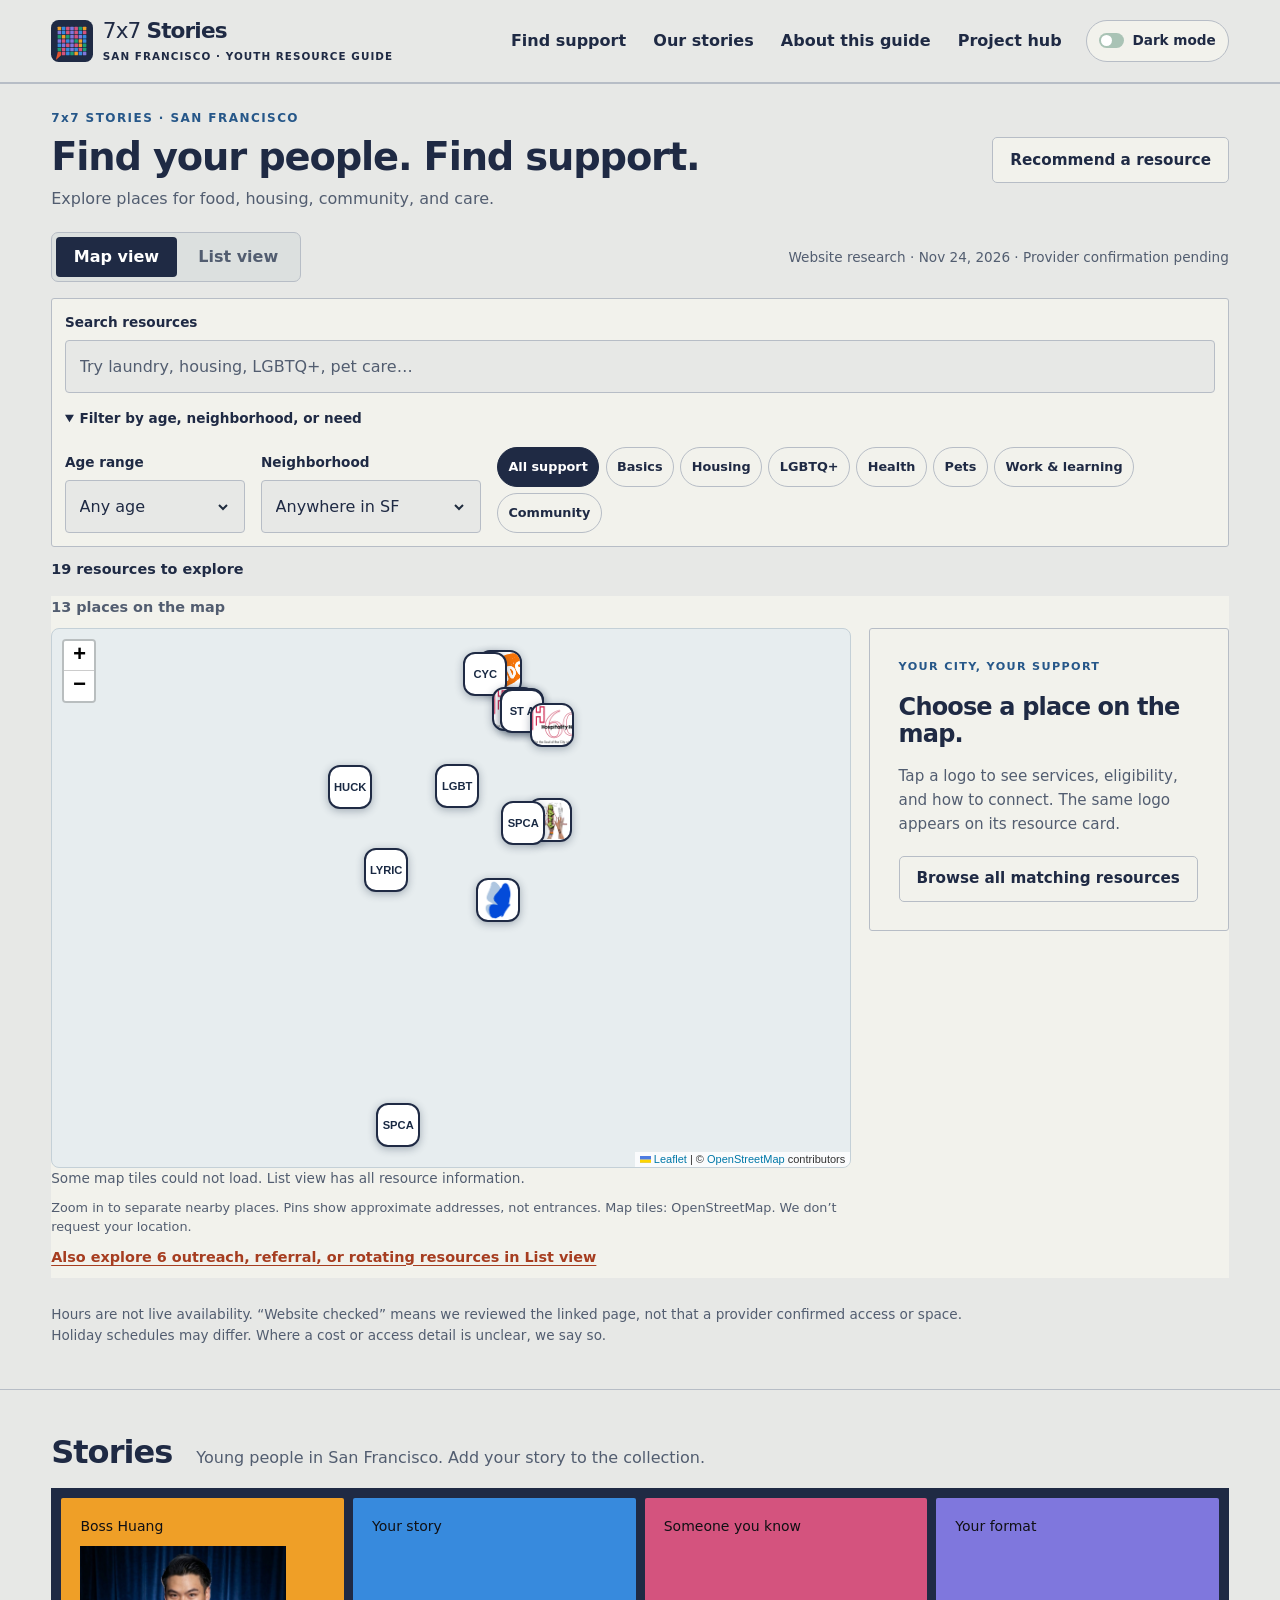
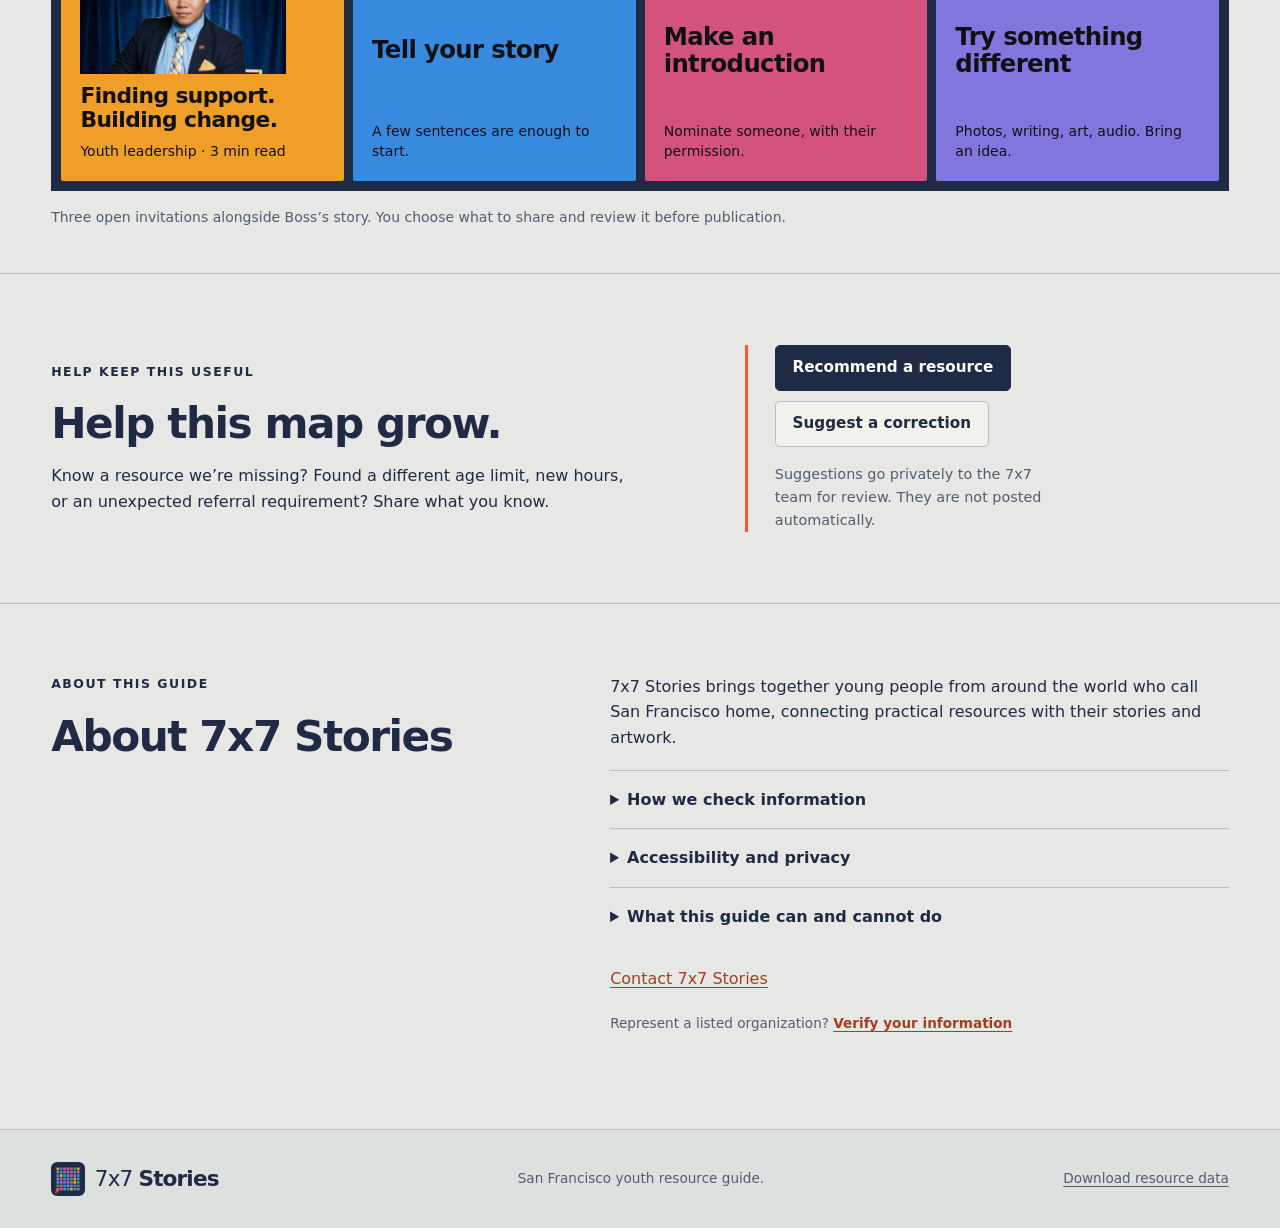
==== commit b2317156: "Update project identity and remove grant administration from hub" ====
--- a/index.html
+++ b/index.html
@@ -54,7 +54,7 @@
       <p class="small-note collection-note">Three open invitations alongside Boss’s story. You choose what to share and review it before publication.</p>
     </section>
     <section id="feedback" class="feedback section" aria-labelledby="feedback-heading"><div><p class="eyebrow">HELP KEEP THIS USEFUL</p><h2 id="feedback-heading">Help this map grow.</h2><p>Know a resource we’re missing? Found a different age limit, new hours, or an unexpected referral requirement? Share what you know.</p></div><div class="feedback-action"><div class="button-row"><button class="button primary" data-contact="addition">Recommend a resource</button><button class="button secondary" data-feedback="general">Suggest a correction</button></div><p>Suggestions go privately to the 7x7 team for review. They are not posted automatically.</p></div></section>
-    <section id="about" class="about section" aria-labelledby="about-heading"><div><p class="eyebrow">ABOUT THIS GUIDE</p><h2 id="about-heading">About 7x7 Stories</h2></div><div><p>7x7 Stories is a youth-led San Francisco project connecting practical resources with young people’s own words and artwork.</p><details><summary>How we check information</summary><p>Each listing links to the sources we used and shows when we last checked them. We prioritize provider websites. When pages conflict or leave a detail out, we flag it rather than guess. These first listings are based on online research, not phone or in-person verification.</p><p>To report a change, include the resource, what was different, and when you noticed it. We’ll review the suggestion and seek confirmation before editing the listing. Organizations can request a listing review below. We confirm the sender’s connection to the provider before marking information as provider-confirmed.</p></details><details><summary>Accessibility and privacy</summary><p>The text directory contains the same resource details as the map. Please tell us if anything is hard to use. We do not collect device location, require accounts, or run advertising analytics.</p><p>Recommendation, correction, verification, and nomination forms prepare an email in your own email app; nothing is submitted until you send it. Do not include medical records, immigration documents, a home address, or another person’s private details. Your appearance preference is saved only on this device. The map uses OpenStreetMap; the website is hosted on GitHub Pages. Those services may receive ordinary connection data such as your IP address.</p></details><details><summary>What this guide can and cannot do</summary><p>We’re a directory and storytelling project, not a service provider. We cannot reserve beds, confirm real-time availability, or determine your eligibility. Contact a provider directly for support. The 7x7 inbox is for stories and guide updates and is not monitored for urgent help.</p></details><a class="text-link" href="mailto:7x7storiessf@gmail.com">Contact 7x7 Stories</a><p class="provider-route">Represent a listed organization? <button class="text-button" data-contact="verify">Verify your information</button></p></div></section>
+    <section id="about" class="about section" aria-labelledby="about-heading"><div><p class="eyebrow">ABOUT THIS GUIDE</p><h2 id="about-heading">About 7x7 Stories</h2></div><div><p>7x7 Stories brings together young people from around the world who call San Francisco home, connecting practical resources with their stories and artwork.</p><details><summary>How we check information</summary><p>Each listing links to the sources we used and shows when we last checked them. We prioritize provider websites. When pages conflict or leave a detail out, we flag it rather than guess. These first listings are based on online research, not phone or in-person verification.</p><p>To report a change, include the resource, what was different, and when you noticed it. We’ll review the suggestion and seek confirmation before editing the listing. Organizations can request a listing review below. We confirm the sender’s connection to the provider before marking information as provider-confirmed.</p></details><details><summary>Accessibility and privacy</summary><p>The text directory contains the same resource details as the map. Please tell us if anything is hard to use. We do not collect device location, require accounts, or run advertising analytics.</p><p>Recommendation, correction, verification, and nomination forms prepare an email in your own email app; nothing is submitted until you send it. Do not include medical records, immigration documents, a home address, or another person’s private details. Your appearance preference is saved only on this device. The map uses OpenStreetMap; the website is hosted on GitHub Pages. Those services may receive ordinary connection data such as your IP address.</p></details><details><summary>What this guide can and cannot do</summary><p>We’re a directory and storytelling project, not a service provider. We cannot reserve beds, confirm real-time availability, or determine your eligibility. Contact a provider directly for support. The 7x7 inbox is for stories and guide updates and is not monitored for urgent help.</p></details><a class="text-link" href="mailto:7x7storiessf@gmail.com">Contact 7x7 Stories</a><p class="provider-route">Represent a listed organization? <button class="text-button" data-contact="verify">Verify your information</button></p></div></section>
   </main>
   <footer><a class="brand footer-brand" href="#top"><img src="assets/mark.svg" width="34" height="34" alt=""><span>7x7 <b>Stories</b></span></a><p>San Francisco youth resource guide.</p><a href="data/resources.json" download>Download resource data</a></footer>
   <dialog id="contact-dialog" aria-labelledby="dialog-title"><div class="dialog-top"><p class="eyebrow" id="dialog-eyebrow"></p><button id="close-dialog" aria-label="Close dialog" class="close-button">×</button></div><h2 id="dialog-title"></h2><p id="dialog-intro"></p><form id="contact-form"><div id="dialog-fields"></div><p class="small-note">This opens a draft in your email app. Nothing is sent or published automatically. No email app? Copy the message and send it to <strong>7x7storiessf@gmail.com</strong>.</p><div class="button-row"><button class="button primary" type="submit">Open email draft</button><button class="button secondary" type="button" id="copy-message">Copy email text</button></div><p id="email-status" role="status" aria-live="polite"></p><div id="manual-message" hidden><label for="prepared-message">Your prepared message</label><textarea id="prepared-message" rows="8" readonly></textarea></div></form></dialog>
